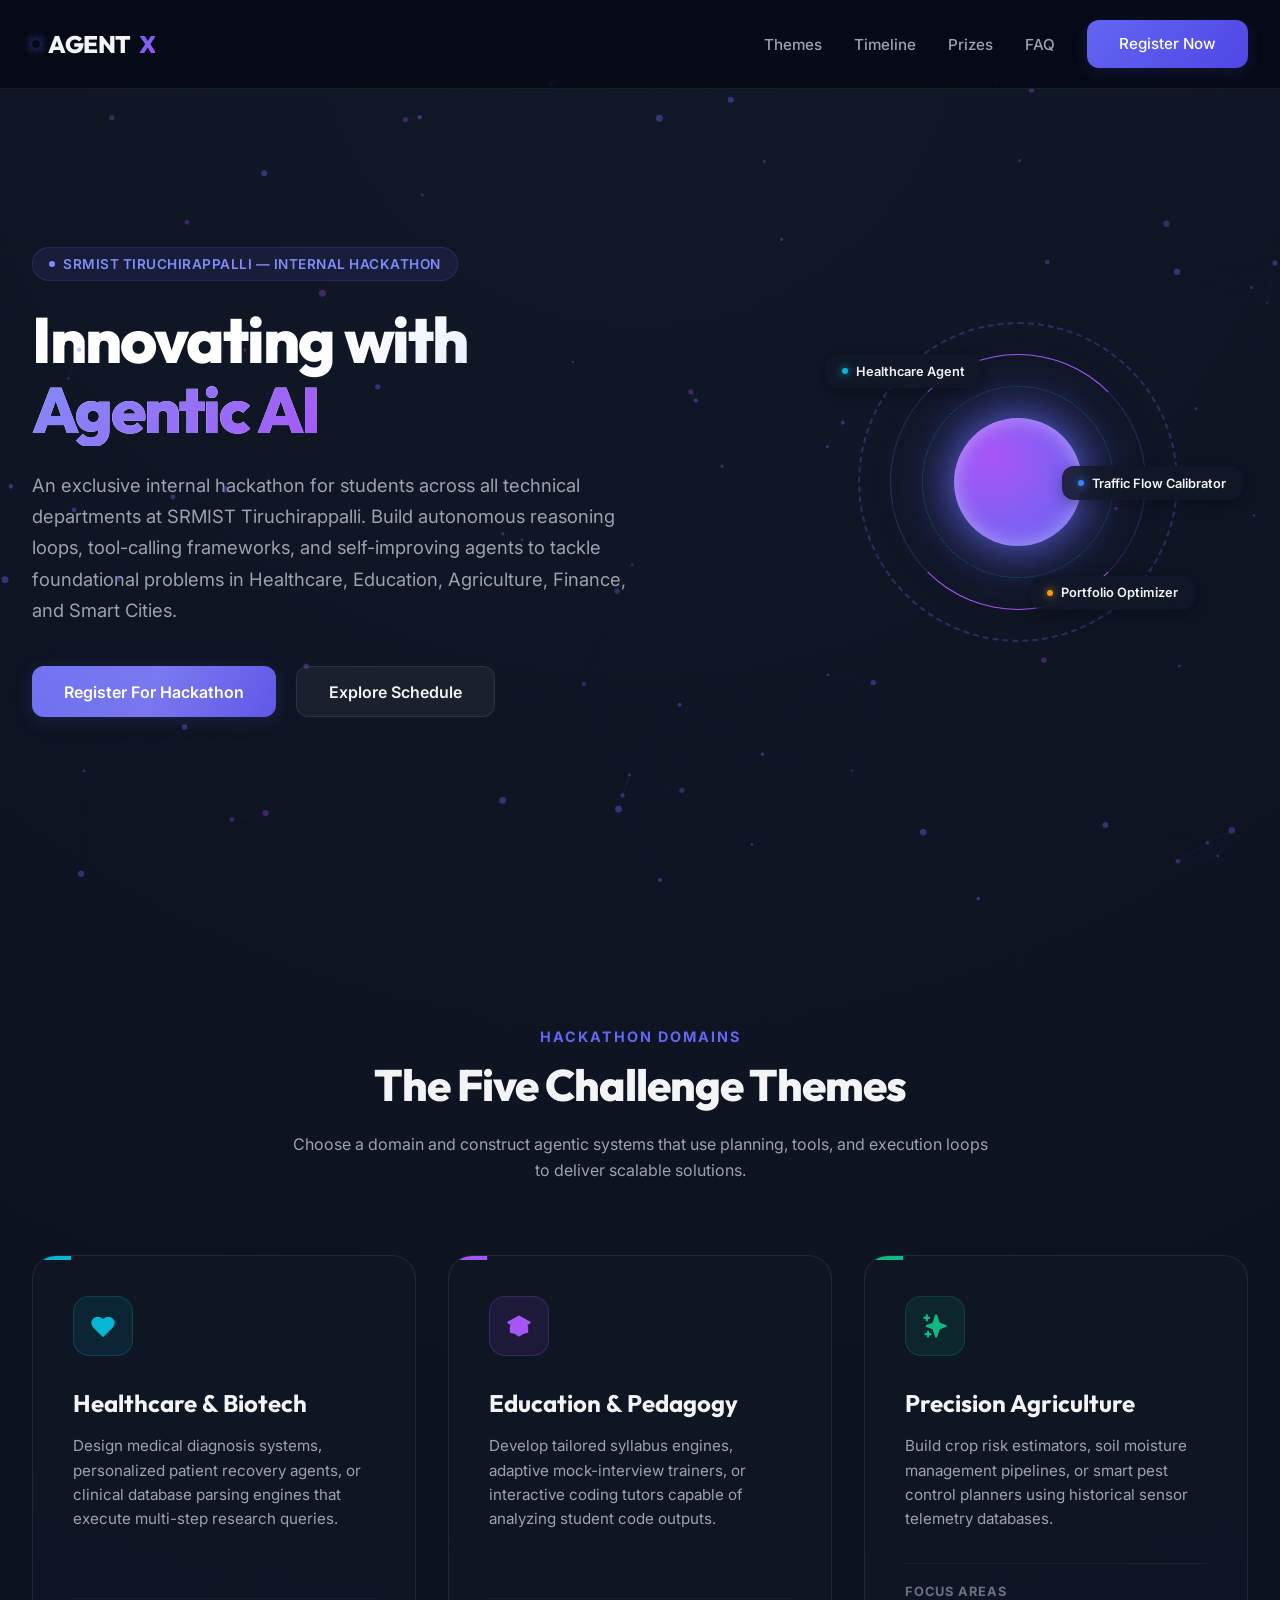
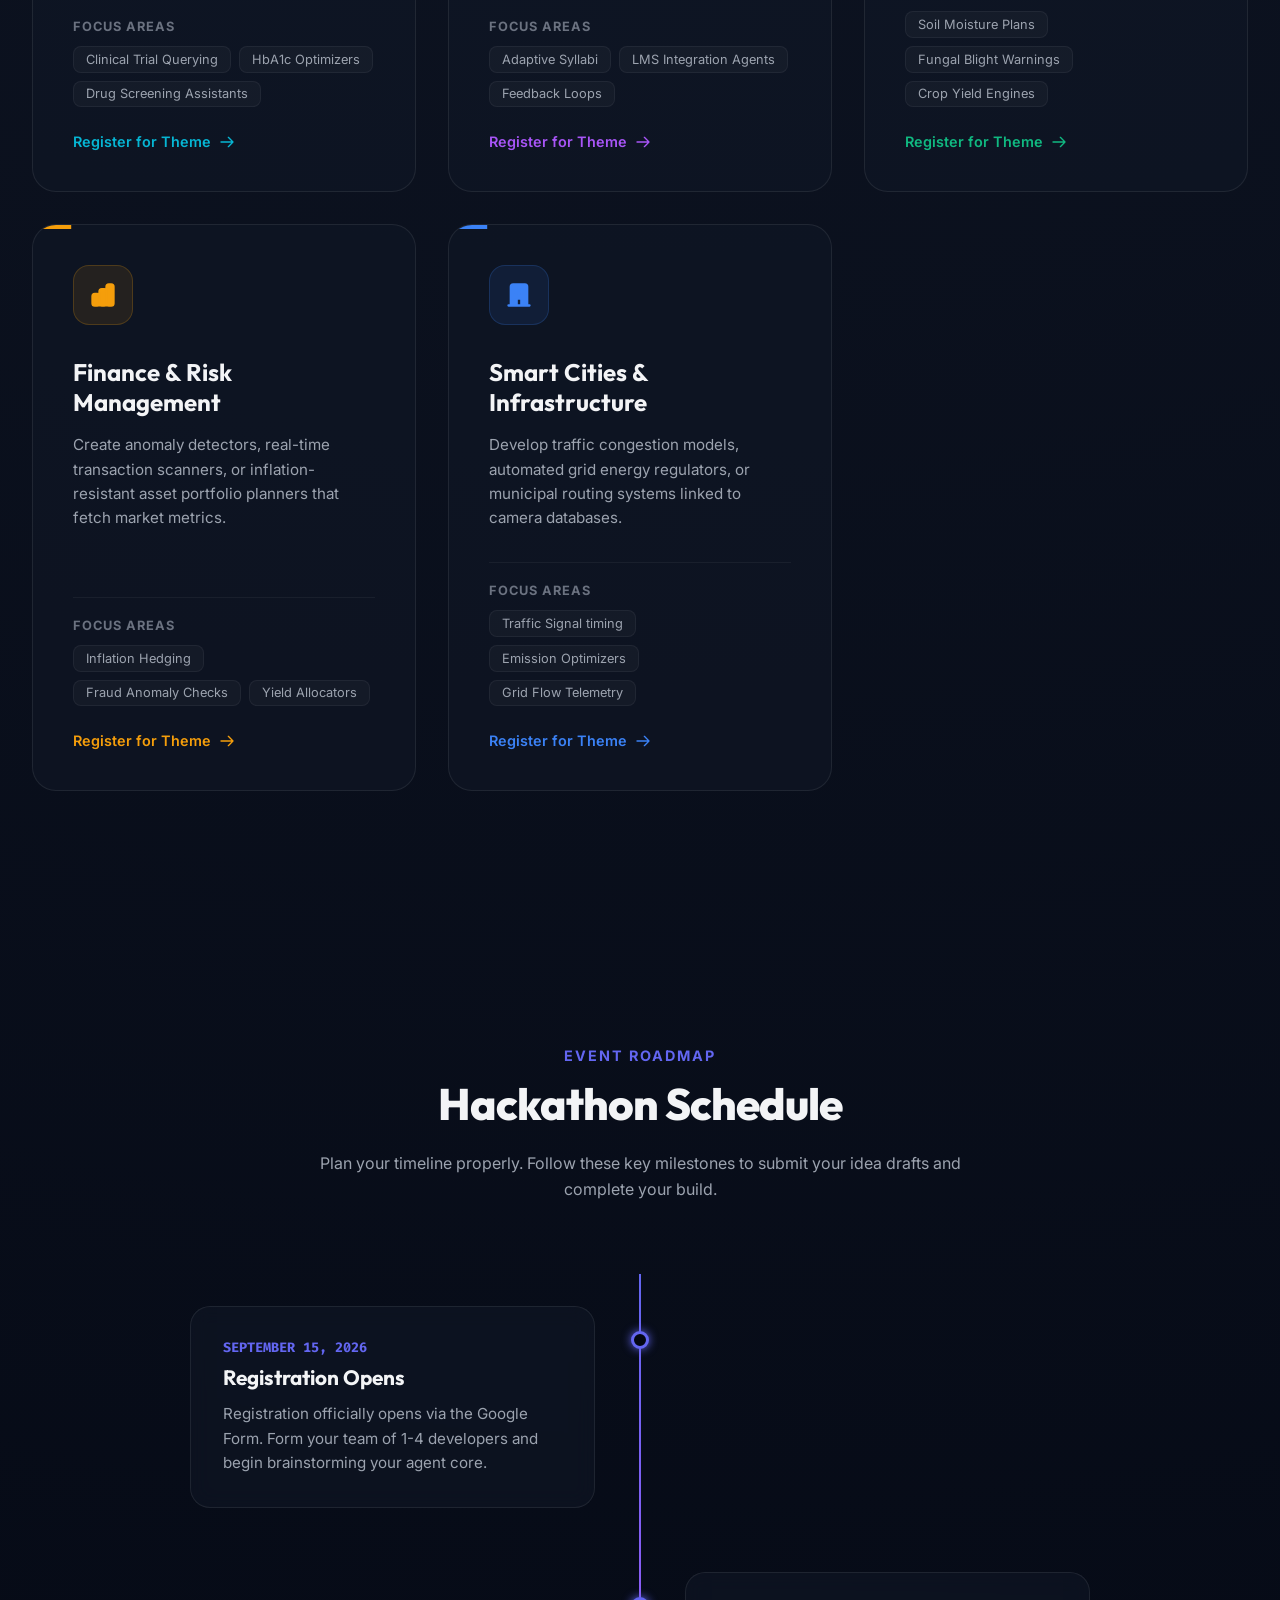
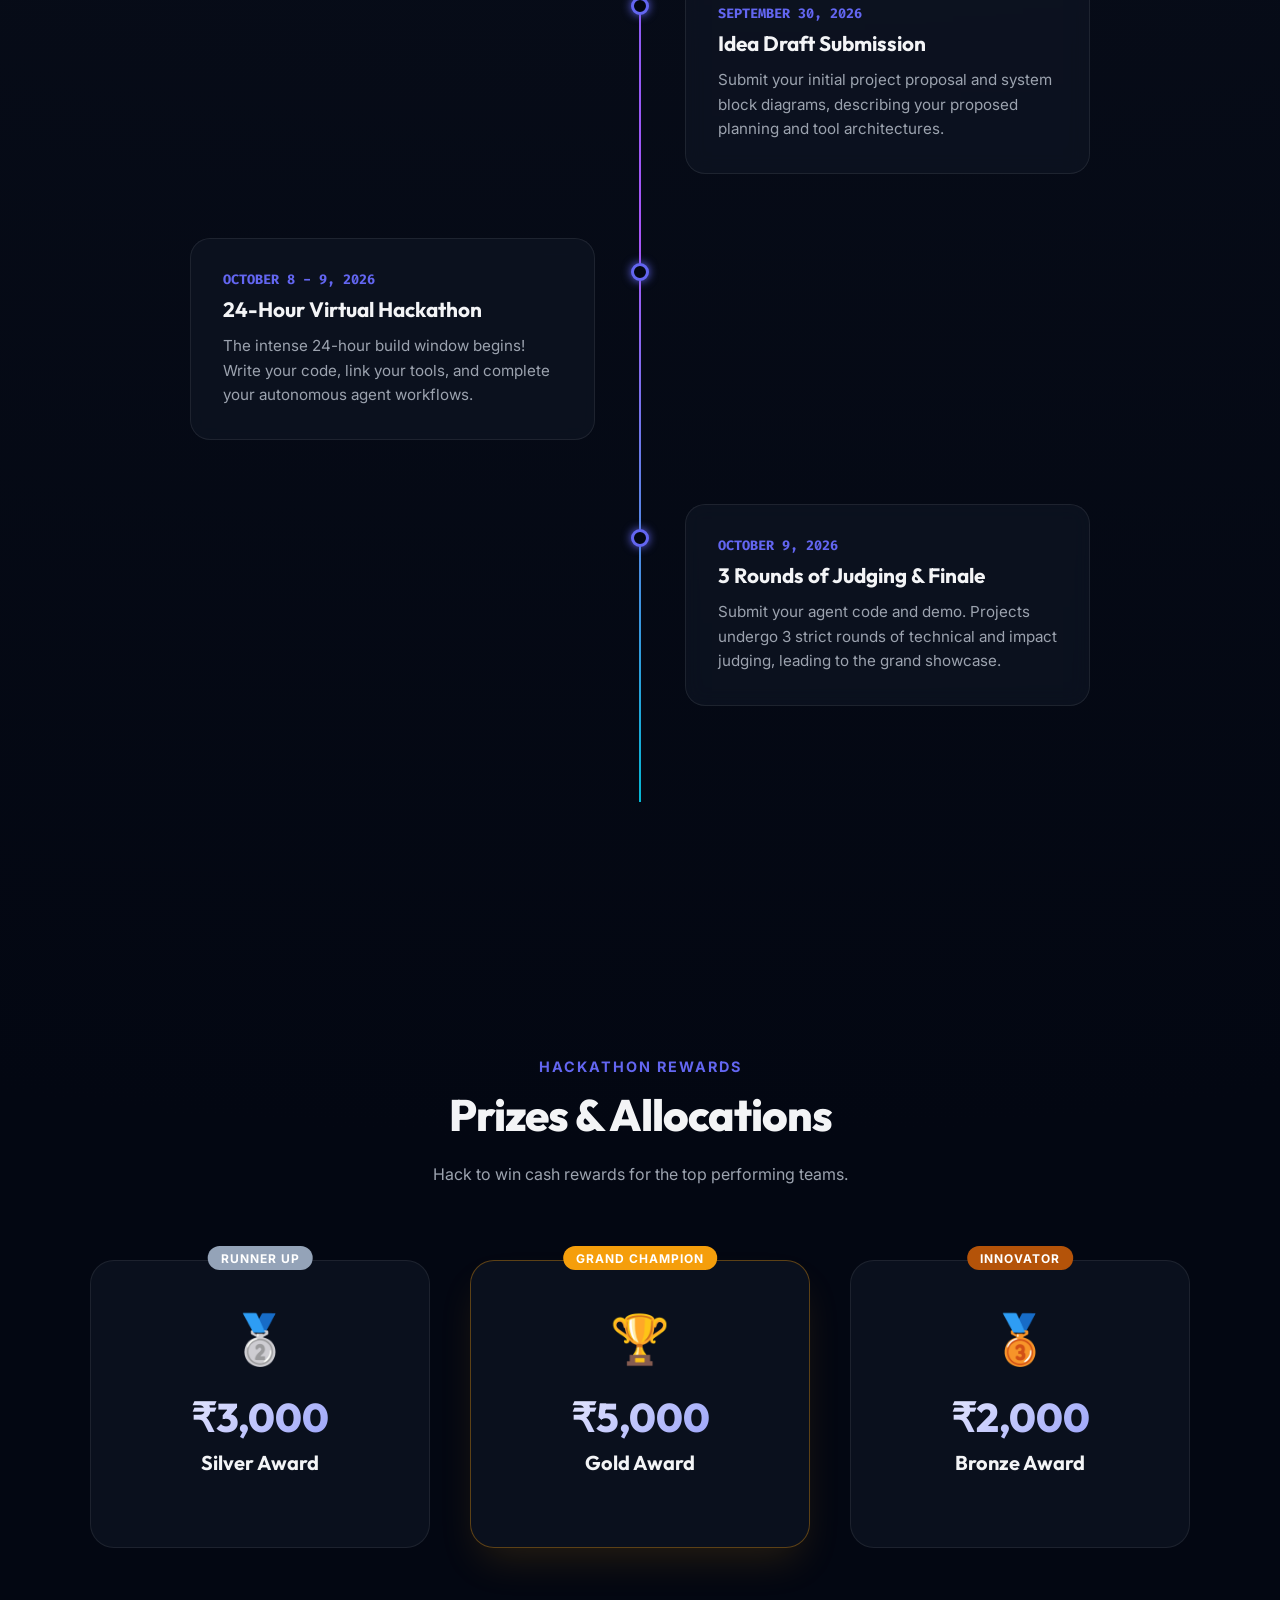
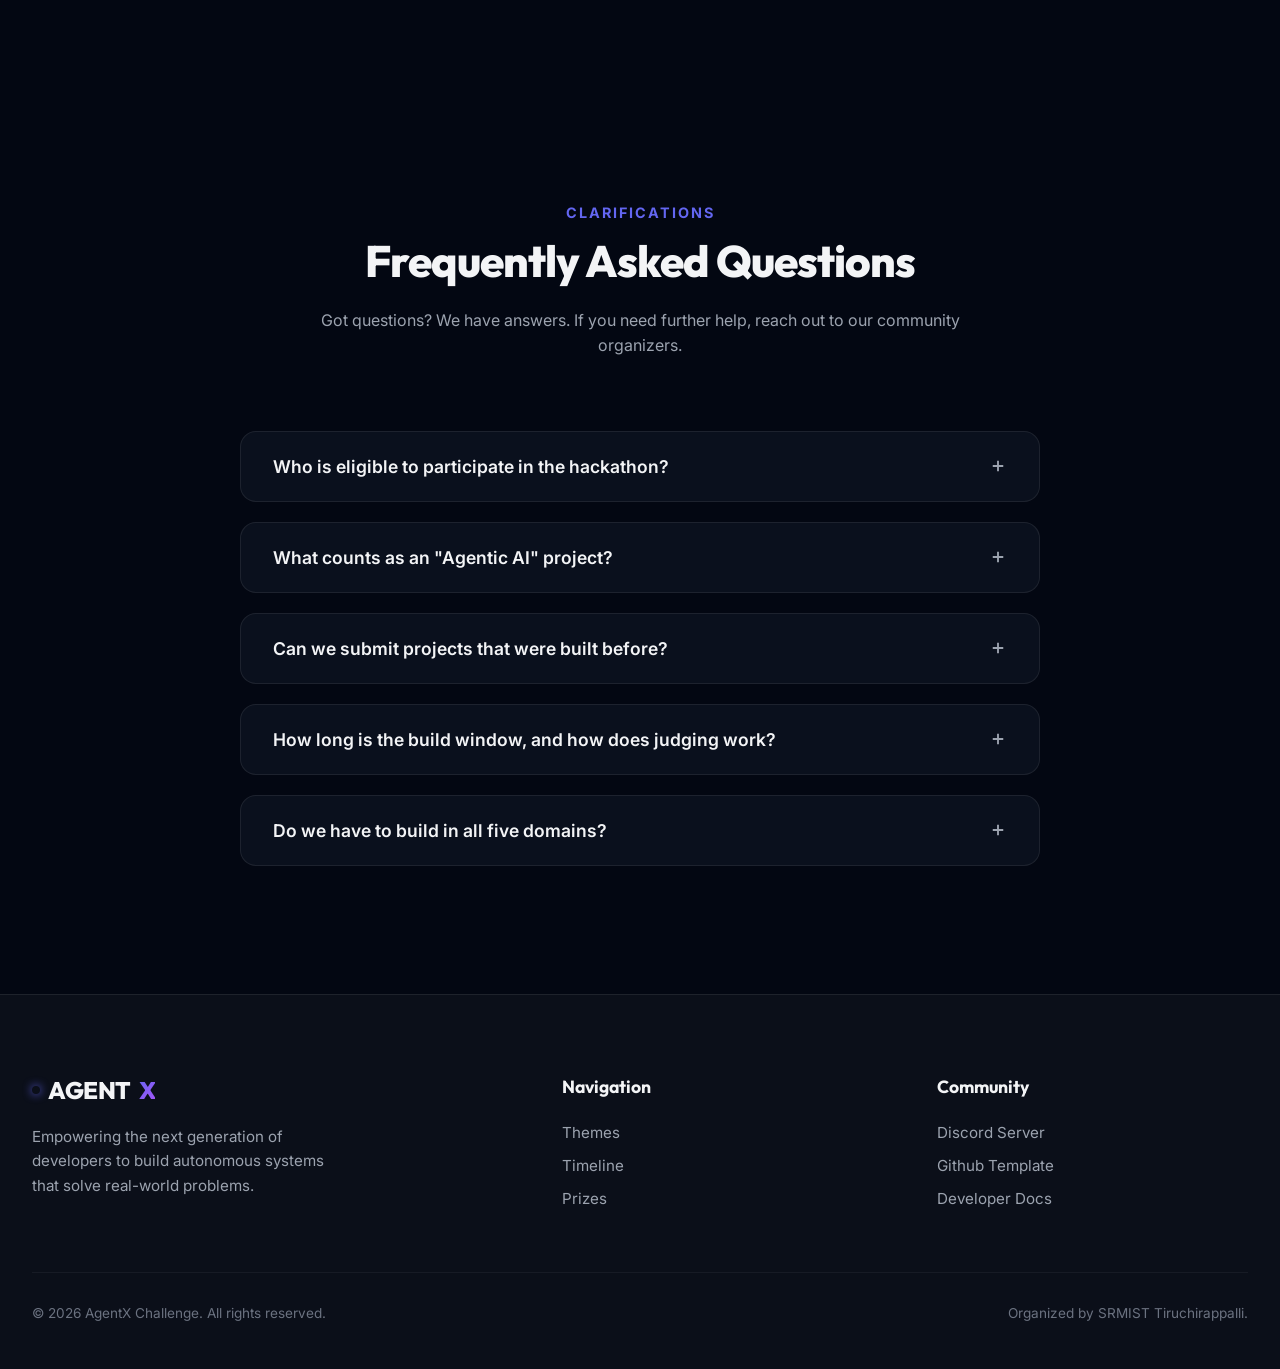
==== index.html @ b45534ef "Initial commit: AgentX Challenge hackathon website" ====
<!DOCTYPE html>
<html lang="en">
<head>
  <meta charset="UTF-8">
  <meta name="viewport" content="width=device-width, initial-scale=1.0">
  
  <!-- Primary SEO Meta Tags -->
  <title>AgentX Challenge — Innovating with Agentic AI Hackathon</title>
  <meta name="title" content="AgentX Challenge — Innovating with Agentic AI Hackathon">
  <meta name="description" content="Join the AgentX Challenge hackathon and build autonomous AI agents targeting Healthcare, Education, Agriculture, Finance, and Smart Cities. Register now.">
  <meta name="robots" content="index, follow">
  
  <!-- CSS Stylesheet -->
  <link rel="stylesheet" href="css/styles.css">
</head>
<body>

  <!-- Navigation Bar -->
  <header>
    <nav class="nav-container">
      <a href="#" class="logo">
        <span class="logo-dot"></span>
        AGENT<span>X</span>
      </a>
      <ul class="nav-links">
        <li><a href="#themes">Themes</a></li>
        <li><a href="#timeline">Timeline</a></li>
        <li><a href="#prizes">Prizes</a></li>
        <li><a href="#faq">FAQ</a></li>
        <li>
          <a href="https://forms.gle/hkP5sUWrboaD99FT7" target="_blank" class="btn btn-nav-register" style="text-decoration: none;">Register Now</a>
        </li>
      </ul>
    </nav>
  </header>

  <!-- Hero Section -->
  <main>
    <section class="hero" id="home">
      <canvas id="hero-canvas"></canvas>
      
      <div class="hero-grid">
        <div class="hero-content">
          <div class="hero-tag">
            <span class="hero-tag-dot"></span>
            SRMIST Tiruchirappalli — Internal Hackathon
          </div>
          <h1>
            Innovating with
            <span>Agentic AI</span>
          </h1>
          <p class="hero-description">
            An exclusive internal hackathon for students across all technical departments at SRMIST Tiruchirappalli. Build autonomous reasoning loops, tool-calling frameworks, and self-improving agents to tackle foundational problems in Healthcare, Education, Agriculture, Finance, and Smart Cities.
          </p>
          <div class="hero-actions">
            <a href="https://forms.gle/hkP5sUWrboaD99FT7" target="_blank" class="btn btn-primary" style="text-decoration: none;">Register For Hackathon</a>
            <a href="#timeline" class="btn btn-secondary">Explore Schedule</a>
          </div>
        </div>
        
        <div class="hero-visual">
          <div class="core-container">
            <div class="core-glow"></div>
            <div class="core-ring"></div>
            <div class="core-ring-2"></div>
            <div class="core-ring-3"></div>
            <div class="core-sphere"></div>
            
            <!-- Floating indicators -->
            <div class="floating-badge fb-1">
              <span class="badge-dot bg-healthcare"></span>
              Healthcare Agent
            </div>
            <div class="floating-badge fb-2">
              <span class="badge-dot bg-finance"></span>
              Portfolio Optimizer
            </div>
            <div class="floating-badge fb-3">
              <span class="badge-dot bg-smartcities"></span>
              Traffic Flow Calibrator
            </div>
          </div>
        </div>
      </div>
    </section>

    <!-- Hackathon Themes Section -->
    <section id="themes">
      <div class="section-header reveal">
        <p class="section-subtitle">Hackathon Domains</p>
        <h2 class="section-title">The Five Challenge Themes</h2>
        <p class="section-desc">
          Choose a domain and construct agentic systems that use planning, tools, and execution loops to deliver scalable solutions.
        </p>
      </div>

      <div class="themes-grid">
        <!-- Healthcare Card -->
        <article class="theme-card reveal" style="--theme-color: var(--healthcare); --theme-rgb: var(--healthcare-rgb);">
          <div class="theme-icon-box">
            <svg viewBox="0 0 24 24" stroke-width="2" stroke="currentColor" fill="none">
              <path stroke-linecap="round" stroke-linejoin="round" d="M4.318 6.318a4.5 4.5 0 000 6.364L12 20.364l7.682-7.682a4.5 4.5 0 00-6.364-6.364L12 7.636l-1.318-1.318a4.5 4.5 0 00-6.364 0z" />
            </svg>
          </div>
          <h3>Healthcare & Biotech</h3>
          <p>Design medical diagnosis systems, personalized patient recovery agents, or clinical database parsing engines that execute multi-step research queries.</p>
          <div class="theme-examples">
            <h4 class="theme-examples-title">Focus Areas</h4>
            <div class="theme-tag-list">
              <span class="theme-tag">Clinical Trial Querying</span>
              <span class="theme-tag">HbA1c Optimizers</span>
              <span class="theme-tag">Drug Screening Assistants</span>
            </div>
            <a href="https://forms.gle/hkP5sUWrboaD99FT7" target="_blank" class="btn-theme-action" style="text-decoration: none;">
              Register for Theme
              <svg fill="none" viewBox="0 0 24 24" stroke="currentColor" stroke-width="2">
                <path stroke-linecap="round" stroke-linejoin="round" d="M14 5l7 7m0 0l-7 7m7-7H3" />
              </svg>
            </a>
          </div>
        </article>

        <!-- Education Card -->
        <article class="theme-card reveal" style="--theme-color: var(--education); --theme-rgb: var(--education-rgb);">
          <div class="theme-icon-box">
            <svg viewBox="0 0 24 24" stroke-width="2" stroke="currentColor" fill="none">
              <path stroke-linecap="round" stroke-linejoin="round" d="M12 14l9-5-9-5-9 5 9 5z" />
              <path stroke-linecap="round" stroke-linejoin="round" d="M12 14l6.16-3.422a12.083 12.083 0 01.665 6.479A11.952 11.952 0 0012 20.055a11.952 11.952 0 00-6.824-2.998 12.078 12.078 0 01.665-6.479L12 14z" />
            </svg>
          </div>
          <h3>Education & Pedagogy</h3>
          <p>Develop tailored syllabus engines, adaptive mock-interview trainers, or interactive coding tutors capable of analyzing student code outputs.</p>
          <div class="theme-examples">
            <h4 class="theme-examples-title">Focus Areas</h4>
            <div class="theme-tag-list">
              <span class="theme-tag">Adaptive Syllabi</span>
              <span class="theme-tag">LMS Integration Agents</span>
              <span class="theme-tag">Feedback Loops</span>
            </div>
            <a href="https://forms.gle/hkP5sUWrboaD99FT7" target="_blank" class="btn-theme-action" style="text-decoration: none;">
              Register for Theme
              <svg fill="none" viewBox="0 0 24 24" stroke="currentColor" stroke-width="2">
                <path stroke-linecap="round" stroke-linejoin="round" d="M14 5l7 7m0 0l-7 7m7-7H3" />
              </svg>
            </a>
          </div>
        </article>

        <!-- Agriculture Card -->
        <article class="theme-card reveal" style="--theme-color: var(--agriculture); --theme-rgb: var(--agriculture-rgb);">
          <div class="theme-icon-box">
            <svg viewBox="0 0 24 24" stroke-width="2" stroke="currentColor" fill="none">
              <path stroke-linecap="round" stroke-linejoin="round" d="M5 3v4M3 5h4M6 17v4m-2-2h4m5-16l2.286 6.857L21 12l-5.714 2.143L13 21l-2.286-6.857L5 12l5.714-2.143L13 3z" />
            </svg>
          </div>
          <h3>Precision Agriculture</h3>
          <p>Build crop risk estimators, soil moisture management pipelines, or smart pest control planners using historical sensor telemetry databases.</p>
          <div class="theme-examples">
            <h4 class="theme-examples-title">Focus Areas</h4>
            <div class="theme-tag-list">
              <span class="theme-tag">Soil Moisture Plans</span>
              <span class="theme-tag">Fungal Blight Warnings</span>
              <span class="theme-tag">Crop Yield Engines</span>
            </div>
            <a href="https://forms.gle/hkP5sUWrboaD99FT7" target="_blank" class="btn-theme-action" style="text-decoration: none;">
              Register for Theme
              <svg fill="none" viewBox="0 0 24 24" stroke="currentColor" stroke-width="2">
                <path stroke-linecap="round" stroke-linejoin="round" d="M14 5l7 7m0 0l-7 7m7-7H3" />
              </svg>
            </a>
          </div>
        </article>

        <!-- Finance Card -->
        <article class="theme-card reveal" style="--theme-color: var(--finance); --theme-rgb: var(--finance-rgb);">
          <div class="theme-icon-box">
            <svg viewBox="0 0 24 24" stroke-width="2" stroke="currentColor" fill="none">
              <path stroke-linecap="round" stroke-linejoin="round" d="M9 19v-6a2 2 0 00-2-2H5a2 2 0 00-2 2v6a2 2 0 002 2h2a2 2 0 002-2zm0 0V9a2 2 0 012-2h2a2 2 0 012 2v10m-6 0a2 2 0 002 2h2a2 2 0 002-2m0 0V5a2 2 0 012-2h2a2 2 0 012 2v14a2 2 0 01-2 2h-2a2 2 0 01-2-2z" />
            </svg>
          </div>
          <h3>Finance & Risk Management</h3>
          <p>Create anomaly detectors, real-time transaction scanners, or inflation-resistant asset portfolio planners that fetch market metrics.</p>
          <div class="theme-examples">
            <h4 class="theme-examples-title">Focus Areas</h4>
            <div class="theme-tag-list">
              <span class="theme-tag">Inflation Hedging</span>
              <span class="theme-tag">Fraud Anomaly Checks</span>
              <span class="theme-tag">Yield Allocators</span>
            </div>
            <a href="https://forms.gle/hkP5sUWrboaD99FT7" target="_blank" class="btn-theme-action" style="text-decoration: none;">
              Register for Theme
              <svg fill="none" viewBox="0 0 24 24" stroke="currentColor" stroke-width="2">
                <path stroke-linecap="round" stroke-linejoin="round" d="M14 5l7 7m0 0l-7 7m7-7H3" />
              </svg>
            </a>
          </div>
        </article>

        <!-- Smart Cities Card -->
        <article class="theme-card reveal" style="--theme-color: var(--smartcities); --theme-rgb: var(--smartcities-rgb);">
          <div class="theme-icon-box">
            <svg viewBox="0 0 24 24" stroke-width="2" stroke="currentColor" fill="none">
              <path stroke-linecap="round" stroke-linejoin="round" d="M19 21V5a2 2 0 00-2-2H7a2 2 0 00-2 2v16m14 0h2m-2 0h-5m-9 0H3m2 0h5M9 7h1m-1 4h1m4-4h1m-1 4h1m-5 10v-5a1 1 0 011-1h2a1 1 0 011 1v5m-4 0h4" />
            </svg>
          </div>
          <h3>Smart Cities & Infrastructure</h3>
          <p>Develop traffic congestion models, automated grid energy regulators, or municipal routing systems linked to camera databases.</p>
          <div class="theme-examples">
            <h4 class="theme-examples-title">Focus Areas</h4>
            <div class="theme-tag-list">
              <span class="theme-tag">Traffic Signal timing</span>
              <span class="theme-tag">Emission Optimizers</span>
              <span class="theme-tag">Grid Flow Telemetry</span>
            </div>
            <a href="https://forms.gle/hkP5sUWrboaD99FT7" target="_blank" class="btn-theme-action" style="text-decoration: none;">
              Register for Theme
              <svg fill="none" viewBox="0 0 24 24" stroke="currentColor" stroke-width="2">
                <path stroke-linecap="round" stroke-linejoin="round" d="M14 5l7 7m0 0l-7 7m7-7H3" />
              </svg>
            </a>
          </div>
        </article>
      </div>
    </section>



    <!-- Timeline Section -->
    <section id="timeline">
      <div class="section-header reveal">
        <p class="section-subtitle">Event Roadmap</p>
        <h2 class="section-title">Hackathon Schedule</h2>
        <p class="section-desc">
          Plan your timeline properly. Follow these key milestones to submit your idea drafts and complete your build.
        </p>
      </div>

      <div class="timeline-track reveal">
        <div class="timeline-line"></div>
        
        <div class="timeline-item left">
          <div class="timeline-dot-marker"></div>
          <div class="timeline-content">
            <div class="timeline-date">SEPTEMBER 15, 2026</div>
            <h3>Registration Opens</h3>
            <p>Registration officially opens via the Google Form. Form your team of 1-4 developers and begin brainstorming your agent core.</p>
          </div>
        </div>

        <div class="timeline-item right">
          <div class="timeline-dot-marker"></div>
          <div class="timeline-content">
            <div class="timeline-date">SEPTEMBER 30, 2026</div>
            <h3>Idea Draft Submission</h3>
            <p>Submit your initial project proposal and system block diagrams, describing your proposed planning and tool architectures.</p>
          </div>
        </div>

        <div class="timeline-item left">
          <div class="timeline-dot-marker"></div>
          <div class="timeline-content">
            <div class="timeline-date">OCTOBER 8 - 9, 2026</div>
            <h3>24-Hour Virtual Hackathon</h3>
            <p>The intense 24-hour build window begins! Write your code, link your tools, and complete your autonomous agent workflows.</p>
          </div>
        </div>

        <div class="timeline-item right">
          <div class="timeline-dot-marker"></div>
          <div class="timeline-content">
            <div class="timeline-date">OCTOBER 9, 2026</div>
            <h3>3 Rounds of Judging & Finale</h3>
            <p>Submit your agent code and demo. Projects undergo 3 strict rounds of technical and impact judging, leading to the grand showcase.</p>
          </div>
        </div>
      </div>
    </section>

    <!-- Prizes Section -->
    <section id="prizes">
      <div class="section-header reveal">
        <p class="section-subtitle">Hackathon Rewards</p>
        <h2 class="section-title">Prizes & Allocations</h2>
        <p class="section-desc">
          Hack to win cash rewards for the top performing teams.
        </p>
      </div>

      <div class="prizes-grid reveal">
        <!-- Second place -->
        <div class="prize-card silver">
          <span class="prize-badge" style="background: #94a3b8;">Runner Up</span>
          <div class="prize-icon-wrapper">🥈</div>
          <div class="prize-amount">₹3,000</div>
          <h3 class="prize-title">Silver Award</h3>
        </div>

        <!-- First place -->
        <div class="prize-card gold" style="border-color: rgba(245, 158, 11, 0.35); box-shadow: 0 20px 40px -10px rgba(245, 158, 11, 0.15);">
          <span class="prize-badge" style="background: var(--finance);">Grand Champion</span>
          <div class="prize-icon-wrapper">🏆</div>
          <div class="prize-amount">₹5,000</div>
          <h3 class="prize-title">Gold Award</h3>
        </div>

        <!-- Third place -->
        <div class="prize-card bronze">
          <span class="prize-badge" style="background: #b45309;">Innovator</span>
          <div class="prize-icon-wrapper">🥉</div>
          <div class="prize-amount">₹2,000</div>
          <h3 class="prize-title">Bronze Award</h3>
        </div>
      </div>
    </section>

    <!-- FAQ Section -->
    <section id="faq">
      <div class="section-header reveal">
        <p class="section-subtitle">Clarifications</p>
        <h2 class="section-title">Frequently Asked Questions</h2>
        <p class="section-desc">
          Got questions? We have answers. If you need further help, reach out to our community organizers.
        </p>
      </div>

      <div class="faq-list reveal">
        <details class="faq-item">
          <summary class="faq-summary">
            Who is eligible to participate in the hackathon?
            <svg class="faq-summary-icon" viewBox="0 0 24 24"><path d="M12 5v14M5 12h14"/></svg>
          </summary>
          <div class="faq-content">
            <p>This is an internal hackathon exclusive to SRMIST Tiruchirappalli. Students from all technical departments are eligible and highly encouraged to participate. Teams can consist of 1 to 4 members.</p>
          </div>
        </details>

        <details class="faq-item">
          <summary class="faq-summary">
            What counts as an "Agentic AI" project?
            <svg class="faq-summary-icon" viewBox="0 0 24 24"><path d="M12 5v14M5 12h14"/></svg>
          </summary>
          <div class="faq-content">
            <p>An agentic system goes beyond simple LLM wrapping. Your submission should involve a reasoning architecture (e.g. ReAct, Plan-and-Solve, or custom loops), tool invocation capabilities (making web calls, executing code in sandbox, querying databases), and some degree of autonomy in solving a user task.</p>
          </div>
        </details>

        <details class="faq-item">
          <summary class="faq-summary">
            Can we submit projects that were built before?
            <svg class="faq-summary-icon" viewBox="0 0 24 24"><path d="M12 5v14M5 12h14"/></svg>
          </summary>
          <div class="faq-content">
            <p>No. All projects must be started and completed within the 24-hour hackathon build window (October 8 - 9, 2026). Pre-existing templates and basic open-source libraries are permitted, but code specific to the submission must be fresh.</p>
          </div>
        </details>

        <details class="faq-item">
          <summary class="faq-summary">
            How long is the build window, and how does judging work?
            <svg class="faq-summary-icon" viewBox="0 0 24 24"><path d="M12 5v14M5 12h14"/></svg>
          </summary>
          <div class="faq-content">
            <p>This is an intense 24-hour hackathon build. Submissions are subjected to 3 sequential rounds of judging: Round 1 (Technical & Code Depth), Round 2 (Agent Autonomy & Tool-Calling validation), and Round 3 (Live Finale Pitches by the top finalists).</p>
          </div>
        </details>

        <details class="faq-item">
          <summary class="faq-summary">
            Do we have to build in all five domains?
            <svg class="faq-summary-icon" viewBox="0 0 24 24"><path d="M12 5v14M5 12h14"/></svg>
          </summary>
          <div class="faq-content">
            <p>No. Your team should select one main focus domain (e.g., Healthcare or Agriculture) and build a deep, high-fidelity agentic solution for it. Submitting cross-domain projects is also fine as long as it has a clear primary focus.</p>
          </div>
        </details>
      </div>
    </section>
  </main>

  <!-- Footer Section -->
  <footer>
    <div class="footer-grid">
      <div class="footer-brand">
        <a href="#" class="logo">
          <span class="logo-dot"></span>
          AGENT<span>X</span>
        </a>
        <p>
          Empowering the next generation of developers to build autonomous systems that solve real-world problems.
        </p>
      </div>
      <div class="footer-links">
        <h4>Navigation</h4>
        <ul>
          <li><a href="#themes">Themes</a></li>
          <li><a href="#timeline">Timeline</a></li>
          <li><a href="#prizes">Prizes</a></li>
        </ul>
      </div>
      <div class="footer-links">
        <h4>Community</h4>
        <ul>
          <li><a href="#">Discord Server</a></li>
          <li><a href="template.html">Github Template</a></li>
          <li><a href="docs.html">Developer Docs</a></li>
        </ul>
      </div>
    </div>
    <div class="footer-bottom">
      <p>&copy; 2026 AgentX Challenge. All rights reserved.</p>
      <p>Organized by SRMIST Tiruchirappalli.</p>
    </div>
  </footer>

  <!-- JavaScript App Logic -->
  <script src="js/app.js"></script>
</body>
</html>
---- css/styles.css ----
@import url('https://fonts.googleapis.com/css2?family=Inter:wght@300;400;500;600;700&family=Outfit:wght@400;600;700;800&family=Fira+Code:wght@400;500&display=swap');

:root {
  /* Core Colors */
  --bg-dark: #030712;
  --bg-deep: #0b0f19;
  --text-primary: #f3f4f6;
  --text-secondary: #9ca3af;
  --text-muted: #6b7280;
  
  --primary: #6366f1;
  --primary-rgb: 99, 102, 241;
  --primary-glow: rgba(99, 102, 241, 0.15);
  
  --card-bg: rgba(17, 24, 39, 0.55);
  --card-border: rgba(255, 255, 255, 0.08);
  --card-hover-border: rgba(99, 102, 241, 0.4);
  
  /* Theme Accents */
  --healthcare: #06b6d4;
  --healthcare-rgb: 6, 182, 212;
  --education: #a855f7;
  --education-rgb: 168, 85, 247;
  --agriculture: #10b981;
  --agriculture-rgb: 16, 185, 129;
  --finance: #f59e0b;
  --finance-rgb: 245, 158, 11;
  --smartcities: #3b82f6;
  --smartcities-rgb: 59, 130, 246;

  /* Font Families */
  --font-title: 'Outfit', sans-serif;
  --font-body: 'Inter', sans-serif;
  --font-mono: 'Fira Code', monospace;

  /* Transitions */
  --transition-fast: 0.2s cubic-bezier(0.4, 0, 0.2, 1);
  --transition-normal: 0.3s cubic-bezier(0.4, 0, 0.2, 1);
  --transition-slow: 0.5s cubic-bezier(0.4, 0, 0.2, 1);
}

/* Reset & Global */
*, *::before, *::after {
  box-sizing: border-box;
  margin: 0;
  padding: 0;
}

html {
  scroll-behavior: smooth;
  background-color: var(--bg-dark);
  color: var(--text-primary);
  font-family: var(--font-body);
  overflow-x: hidden;
}

body {
  min-height: 100vh;
  position: relative;
  background: radial-gradient(circle at 50% 0%, #111827 0%, var(--bg-dark) 70%);
}

/* Navigation styling */
header {
  position: fixed;
  top: 0;
  left: 0;
  width: 100%;
  z-index: 1000;
  background: rgba(3, 7, 18, 0.7);
  backdrop-filter: blur(12px);
  border-bottom: 1px solid var(--card-border);
  transition: var(--transition-normal);
}

.nav-container {
  max-width: 1280px;
  margin: 0 auto;
  padding: 1.25rem 2rem;
  display: flex;
  justify-content: space-between;
  align-items: center;
}

.logo {
  font-family: var(--font-title);
  font-size: 1.5rem;
  font-weight: 800;
  color: var(--text-primary);
  text-decoration: none;
  display: flex;
  align-items: center;
  gap: 0.5rem;
  letter-spacing: -0.5px;
}

.logo span {
  background: linear-gradient(135deg, var(--primary), #a855f7);
  -webkit-background-clip: text;
  -webkit-text-fill-color: transparent;
}

.logo-dot {
  width: 8px;
  height: 8px;
  background-color: var(--primary);
  border-radius: 50%;
  box-shadow: 0 0 10px var(--primary);
}

.nav-links {
  display: flex;
  gap: 2rem;
  list-style: none;
  align-items: center;
}

.nav-links a {
  color: var(--text-secondary);
  text-decoration: none;
  font-size: 0.95rem;
  font-weight: 500;
  transition: var(--transition-fast);
}

.nav-links a:hover {
  color: var(--text-primary);
  text-shadow: 0 0 8px rgba(255, 255, 255, 0.3);
}

.btn-nav-register {
  background: linear-gradient(135deg, var(--primary), #4f46e5);
  color: #fff !important;
  padding: 0.6rem 1.25rem;
  border-radius: 9999px;
  font-weight: 600;
  box-shadow: 0 4px 15px var(--primary-glow);
}

.btn-nav-register:hover {
  transform: translateY(-2px);
  box-shadow: 0 6px 20px rgba(99, 102, 241, 0.4);
}

/* Background canvas */
#hero-canvas {
  position: absolute;
  top: 0;
  left: 0;
  width: 100%;
  height: 100vh;
  z-index: 0;
  pointer-events: none;
}

/* Hero Section */
.hero {
  position: relative;
  min-height: 100vh;
  display: flex;
  align-items: center;
  padding: 8rem 2rem 4rem;
  z-index: 1;
}

.hero-grid {
  max-width: 1280px;
  margin: 0 auto;
  display: grid;
  grid-template-columns: 1.2fr 0.8fr;
  gap: 4rem;
  align-items: center;
  width: 100%;
}

.hero-tag {
  display: inline-flex;
  align-items: center;
  gap: 0.5rem;
  background: rgba(99, 102, 241, 0.1);
  border: 1px solid rgba(99, 102, 241, 0.2);
  padding: 0.5rem 1rem;
  border-radius: 9999px;
  font-size: 0.85rem;
  font-weight: 600;
  color: #818cf8;
  margin-bottom: 1.5rem;
  text-transform: uppercase;
  letter-spacing: 0.5px;
}

.hero-tag-dot {
  width: 6px;
  height: 6px;
  background-color: #818cf8;
  border-radius: 50%;
  animation: pulse 1.5s infinite;
}

.hero-content h1 {
  font-family: var(--font-title);
  font-size: 4rem;
  line-height: 1.1;
  font-weight: 800;
  letter-spacing: -2px;
  margin-bottom: 1.5rem;
  background: linear-gradient(135deg, #ffffff 40%, #c7d2fe);
  -webkit-background-clip: text;
  -webkit-text-fill-color: transparent;
}

.hero-content h1 span {
  display: block;
  background: linear-gradient(135deg, #818cf8, #a855f7, #60a5fa);
  -webkit-background-clip: text;
  -webkit-text-fill-color: transparent;
  animation: textShift 8s infinite linear;
}

.hero-description {
  font-size: 1.15rem;
  line-height: 1.7;
  color: var(--text-secondary);
  margin-bottom: 2.5rem;
  max-width: 600px;
}

.hero-actions {
  display: flex;
  gap: 1.25rem;
}

.btn {
  display: inline-flex;
  align-items: center;
  justify-content: center;
  padding: 0.9rem 2rem;
  border-radius: 12px;
  font-size: 1rem;
  font-weight: 600;
  text-decoration: none;
  cursor: pointer;
  transition: var(--transition-normal);
  border: none;
}

.btn-primary {
  background: linear-gradient(135deg, var(--primary) 0%, #4f46e5 100%);
  color: #fff;
  box-shadow: 0 4px 20px var(--primary-glow);
  position: relative;
  overflow: hidden;
}

.btn-primary::after {
  content: '';
  position: absolute;
  top: 0;
  left: -50%;
  width: 200%;
  height: 100%;
  background: linear-gradient(90deg, transparent, rgba(255, 255, 255, 0.2), transparent);
  transform: skewX(-20deg);
  transition: 0.75s;
}

.btn-primary:hover::after {
  left: 120%;
}

.btn-primary:hover {
  transform: translateY(-3px);
  box-shadow: 0 8px 25px rgba(99, 102, 241, 0.4);
}

.btn-secondary {
  background: rgba(255, 255, 255, 0.05);
  color: var(--text-primary);
  border: 1px solid var(--card-border);
}

.btn-secondary:hover {
  background: rgba(255, 255, 255, 0.1);
  border-color: rgba(255, 255, 255, 0.2);
  transform: translateY(-3px);
}

/* Agent Core Visual */
.hero-visual {
  position: relative;
  display: flex;
  justify-content: center;
  align-items: center;
}

.core-container {
  position: relative;
  width: 320px;
  height: 320px;
}

.core-glow {
  position: absolute;
  top: 10%;
  left: 10%;
  right: 10%;
  bottom: 10%;
  background: radial-gradient(circle, rgba(99, 102, 241, 0.35) 0%, transparent 70%);
  filter: blur(15px);
  animation: pulse-glow 4s infinite ease-in-out;
}

.core-sphere {
  position: absolute;
  top: 30%;
  left: 30%;
  width: 40%;
  height: 40%;
  background: radial-gradient(circle at 30% 30%, #a855f7, #6366f1);
  border-radius: 50%;
  box-shadow: 0 0 40px rgba(99, 102, 241, 0.8), inset 0 0 20px rgba(255, 255, 255, 0.4);
  animation: sphereFloat 6s infinite ease-in-out;
}

.core-ring {
  position: absolute;
  top: 0;
  left: 0;
  width: 100%;
  height: 100%;
  border: 2px dashed rgba(99, 102, 241, 0.3);
  border-radius: 50%;
  animation: spinRing1 12s infinite linear;
}

.core-ring-2 {
  position: absolute;
  top: 10%;
  left: 10%;
  width: 80%;
  height: 80%;
  border: 1px solid rgba(168, 85, 247, 0.25);
  border-radius: 50%;
  border-top-color: #a855f7;
  border-bottom-color: #a855f7;
  animation: spinRing2 8s infinite linear;
}

.core-ring-3 {
  position: absolute;
  top: 20%;
  left: 20%;
  width: 60%;
  height: 60%;
  border: 1px dotted rgba(6, 182, 212, 0.4);
  border-radius: 50%;
  animation: spinRing1 4s infinite linear reverse;
}

/* Floating Node badges */
.floating-badge {
  position: absolute;
  padding: 0.6rem 1rem;
  border-radius: 12px;
  font-size: 0.8rem;
  font-weight: 600;
  display: flex;
  align-items: center;
  gap: 0.5rem;
  background: rgba(17, 24, 39, 0.85);
  border: 1px solid var(--border-color);
  backdrop-filter: blur(10px);
  box-shadow: 0 4px 15px rgba(0, 0, 0, 0.3);
}

.fb-1 {
  top: 10%;
  left: -10%;
  border-color: var(--healthcare);
  animation: badgeFloat1 5s infinite ease-in-out;
}
.fb-2 {
  bottom: 10%;
  right: -5%;
  border-color: var(--finance);
  animation: badgeFloat2 5.5s infinite ease-in-out;
}
.fb-3 {
  top: 45%;
  right: -20%;
  border-color: var(--smartcities);
  animation: badgeFloat3 6s infinite ease-in-out;
}

.badge-dot {
  width: 6px;
  height: 6px;
  border-radius: 50%;
}

.bg-healthcare { background-color: var(--healthcare); box-shadow: 0 0 8px var(--healthcare); }
.bg-finance { background-color: var(--finance); box-shadow: 0 0 8px var(--finance); }
.bg-smartcities { background-color: var(--smartcities); box-shadow: 0 0 8px var(--smartcities); }

/* Sections general */
section {
  padding: 8rem 2rem;
  position: relative;
  max-width: 1280px;
  margin: 0 auto;
  z-index: 2;
}

.section-header {
  text-align: center;
  max-width: 700px;
  margin: 0 auto 4.5rem;
}

.section-subtitle {
  font-size: 0.9rem;
  font-weight: 700;
  color: var(--primary);
  text-transform: uppercase;
  letter-spacing: 2px;
  margin-bottom: 0.75rem;
}

.section-title {
  font-family: var(--font-title);
  font-size: 2.75rem;
  font-weight: 800;
  letter-spacing: -1px;
  margin-bottom: 1.25rem;
}

.section-desc {
  color: var(--text-secondary);
  line-height: 1.6;
}

/* Animations for scroll reveal */
.reveal {
  opacity: 0;
  transform: translateY(30px);
  transition: opacity 0.8s ease, transform 0.8s ease;
}

.reveal.active {
  opacity: 1;
  transform: translateY(0);
}

/* Theme Cards Layout */
.themes-grid {
  display: grid;
  grid-template-columns: repeat(auto-fit, minmax(320px, 1fr));
  gap: 2rem;
}

.theme-card {
  background: var(--card-bg);
  border: 1px solid var(--card-border);
  border-radius: 24px;
  padding: 2.5rem;
  position: relative;
  overflow: hidden;
  transition: var(--transition-slow);
  cursor: pointer;
  display: flex;
  flex-direction: column;
}

.theme-card::before {
  content: '';
  position: absolute;
  top: 0;
  left: 0;
  width: 100%;
  height: 4px;
  background: var(--theme-color);
  transition: var(--transition-normal);
  transform: scaleX(0.1);
  transform-origin: left;
}

.theme-card:hover {
  transform: translateY(-8px) scale(1.01);
  border-color: rgba(var(--theme-rgb), 0.3);
  box-shadow: 0 20px 40px -15px rgba(var(--theme-rgb), 0.15),
              0 0 0 1px rgba(var(--theme-rgb), 0.1) inset;
}

.theme-card:hover::before {
  transform: scaleX(1);
}

.theme-icon-box {
  width: 60px;
  height: 60px;
  border-radius: 16px;
  background: rgba(var(--theme-rgb), 0.1);
  border: 1px solid rgba(var(--theme-rgb), 0.2);
  display: flex;
  align-items: center;
  justify-content: center;
  margin-bottom: 2rem;
  color: var(--theme-color);
  transition: var(--transition-normal);
}

.theme-card:hover .theme-icon-box {
  transform: scale(1.1) rotate(5deg);
  background: var(--theme-color);
  color: #fff;
  box-shadow: 0 0 20px rgba(var(--theme-rgb), 0.4);
}

.theme-icon-box svg {
  width: 28px;
  height: 28px;
  fill: currentColor;
}

.theme-card h3 {
  font-family: var(--font-title);
  font-size: 1.5rem;
  font-weight: 700;
  margin-bottom: 1rem;
}

.theme-card p {
  color: var(--text-secondary);
  line-height: 1.6;
  font-size: 0.95rem;
  margin-bottom: 2rem;
  flex-grow: 1;
}

.theme-examples {
  border-top: 1px solid rgba(255, 255, 255, 0.05);
  padding-top: 1.25rem;
}

.theme-examples-title {
  font-size: 0.8rem;
  font-weight: 700;
  text-transform: uppercase;
  color: var(--text-muted);
  letter-spacing: 1px;
  margin-bottom: 0.75rem;
}

.theme-tag-list {
  display: flex;
  flex-wrap: wrap;
  gap: 0.5rem;
  margin-bottom: 1.5rem;
}

.theme-tag {
  font-size: 0.8rem;
  padding: 0.3rem 0.75rem;
  border-radius: 8px;
  background: rgba(255, 255, 255, 0.03);
  border: 1px solid rgba(255, 255, 255, 0.05);
  color: var(--text-secondary);
}

.btn-theme-action {
  font-size: 0.9rem;
  font-weight: 600;
  color: var(--theme-color);
  background: transparent;
  border: none;
  display: inline-flex;
  align-items: center;
  gap: 0.5rem;
  cursor: pointer;
  transition: var(--transition-fast);
  padding: 0;
}

.btn-theme-action svg {
  width: 16px;
  height: 16px;
  transition: var(--transition-fast);
}

.theme-card:hover .btn-theme-action svg {
  transform: translateX(4px);
}



/* Timeline Section */
.timeline-track {
  position: relative;
  max-width: 900px;
  margin: 0 auto;
  padding: 2rem 0;
}

.timeline-line {
  position: absolute;
  left: 50%;
  top: 0;
  bottom: 0;
  width: 2px;
  background: linear-gradient(180deg, var(--primary) 0%, #a855f7 50%, var(--healthcare) 100%);
  transform: translateX(-50%);
}

.timeline-item {
  width: 100%;
  margin-bottom: 4rem;
  position: relative;
}

.timeline-item::after {
  content: '';
  display: table;
  clear: both;
}

.timeline-dot-marker {
  width: 18px;
  height: 18px;
  background-color: var(--bg-dark);
  border: 3px solid var(--primary);
  border-radius: 50%;
  position: absolute;
  left: 50%;
  top: 25px;
  transform: translateX(-50%);
  z-index: 10;
  box-shadow: 0 0 10px var(--primary);
  transition: var(--transition-normal);
}

.timeline-item:hover .timeline-dot-marker {
  transform: translateX(-50%) scale(1.3);
  background-color: var(--primary);
  box-shadow: 0 0 18px var(--primary);
}

.timeline-content {
  width: 45%;
  background: var(--card-bg);
  border: 1px solid var(--card-border);
  border-radius: 20px;
  padding: 2rem;
  position: relative;
  transition: var(--transition-normal);
  backdrop-filter: blur(10px);
}

.timeline-item:hover .timeline-content {
  border-color: rgba(99, 102, 241, 0.3);
  box-shadow: 0 15px 30px rgba(99, 102, 241, 0.08);
}

.timeline-item.left .timeline-content {
  float: left;
}

.timeline-item.right .timeline-content {
  float: right;
}

.timeline-date {
  font-family: var(--font-mono);
  font-size: 0.85rem;
  font-weight: 700;
  color: var(--primary);
  margin-bottom: 0.5rem;
}

.timeline-content h3 {
  font-family: var(--font-title);
  font-size: 1.3rem;
  margin-bottom: 0.75rem;
}

.timeline-content p {
  color: var(--text-secondary);
  font-size: 0.95rem;
  line-height: 1.6;
}

/* Prizes Section */
.prizes-grid {
  display: grid;
  grid-template-columns: repeat(auto-fit, minmax(280px, 1fr));
  gap: 2.5rem;
  max-width: 1100px;
  margin: 0 auto;
}

.prize-card {
  background: var(--card-bg);
  border: 1px solid var(--card-border);
  border-radius: 24px;
  padding: 3rem 2rem;
  text-align: center;
  position: relative;
  transition: var(--transition-slow);
}

.prize-card:hover {
  transform: translateY(-10px);
  border-color: rgba(99, 102, 241, 0.35);
  box-shadow: 0 25px 50px -15px rgba(99, 102, 241, 0.15);
}

.prize-badge {
  font-size: 0.75rem;
  font-weight: 700;
  text-transform: uppercase;
  letter-spacing: 1px;
  color: #fff;
  background: var(--primary);
  padding: 0.3rem 0.8rem;
  border-radius: 9999px;
  position: absolute;
  top: -15px;
  left: 50%;
  transform: translateX(-50%);
}

.prize-icon-wrapper {
  font-size: 3rem;
  margin-bottom: 1.5rem;
  display: inline-block;
  animation: float 4s infinite ease-in-out;
}

.prize-card.gold .prize-icon-wrapper { animation-delay: 0s; }
.prize-card.silver .prize-icon-wrapper { animation-delay: 0.5s; }
.prize-card.bronze .prize-icon-wrapper { animation-delay: 1s; }

.prize-amount {
  font-family: var(--font-title);
  font-size: 2.5rem;
  font-weight: 800;
  margin-bottom: 0.5rem;
  background: linear-gradient(135deg, #ffffff, #818cf8);
  -webkit-background-clip: text;
  -webkit-text-fill-color: transparent;
}

.prize-title {
  font-family: var(--font-title);
  font-size: 1.25rem;
  color: var(--text-primary);
  margin-bottom: 1.5rem;
}

.prize-features {
  list-style: none;
  color: var(--text-secondary);
  font-size: 0.95rem;
  display: flex;
  flex-direction: column;
  gap: 0.75rem;
}

/* FAQ section styling */
.faq-list {
  max-width: 800px;
  margin: 0 auto;
  display: flex;
  flex-direction: column;
  gap: 1.25rem;
}

.faq-item {
  background: var(--card-bg);
  border: 1px solid var(--card-border);
  border-radius: 16px;
  overflow: hidden;
  transition: var(--transition-normal);
}

.faq-item[open] {
  border-color: rgba(99, 102, 241, 0.25);
  box-shadow: 0 10px 20px -5px rgba(99, 102, 241, 0.05);
}

.faq-summary {
  padding: 1.5rem 2rem;
  font-weight: 600;
  font-size: 1.1rem;
  cursor: pointer;
  display: flex;
  justify-content: space-between;
  align-items: center;
  user-select: none;
  list-style: none; /* Hide default arrow */
}

.faq-summary::-webkit-details-marker {
  display: none; /* Hide standard Chrome details marker */
}

.faq-summary-icon {
  width: 18px;
  height: 18px;
  fill: none;
  stroke: var(--text-secondary);
  stroke-width: 2.5;
  transition: transform var(--transition-normal);
}

.faq-item[open] .faq-summary-icon {
  transform: rotate(45deg);
  stroke: var(--primary);
}

.faq-content {
  padding: 0 2rem 1.5rem;
  color: var(--text-secondary);
  line-height: 1.6;
  font-size: 0.95rem;
  border-top: 1px solid rgba(255, 255, 255, 0.03);
  padding-top: 1.25rem;
}

/* Footer Section */
footer {
  border-top: 1px solid var(--card-border);
  background-color: var(--bg-deep);
  padding: 5rem 2rem 3rem;
  position: relative;
  z-index: 2;
}

.footer-grid {
  max-width: 1280px;
  margin: 0 auto;
  display: grid;
  grid-template-columns: 1.5fr 1fr 1fr;
  gap: 4rem;
  margin-bottom: 4rem;
}

.footer-brand p {
  color: var(--text-secondary);
  line-height: 1.6;
  margin-top: 1.25rem;
  max-width: 320px;
  font-size: 0.95rem;
}

.footer-links h4 {
  font-family: var(--font-title);
  font-size: 1.1rem;
  margin-bottom: 1.5rem;
}

.footer-links ul {
  list-style: none;
  display: flex;
  flex-direction: column;
  gap: 0.8rem;
}

.footer-links a {
  color: var(--text-secondary);
  text-decoration: none;
  font-size: 0.95rem;
  transition: var(--transition-fast);
}

.footer-links a:hover {
  color: var(--text-primary);
  padding-left: 4px;
}

.footer-bottom {
  max-width: 1280px;
  margin: 0 auto;
  border-top: 1px solid rgba(255, 255, 255, 0.05);
  padding-top: 2rem;
  display: flex;
  justify-content: space-between;
  align-items: center;
  color: var(--text-muted);
  font-size: 0.85rem;
}



/* Animations declarations */
@keyframes pulse {
  0%, 100% { opacity: 0.4; transform: scale(1); }
  50% { opacity: 1; transform: scale(1.3); }
}

@keyframes pulse-glow {
  0%, 100% { opacity: 0.4; filter: blur(15px); }
  50% { opacity: 0.8; filter: blur(25px); }
}

@keyframes textShift {
  0% { filter: hue-rotate(0deg); }
  100% { filter: hue-rotate(360deg); }
}

@keyframes sphereFloat {
  0%, 100% { transform: translateY(0) scale(1); }
  50% { transform: translateY(-12px) scale(1.02); }
}

@keyframes spinRing1 {
  0% { transform: rotate(0deg); }
  100% { transform: rotate(360deg); }
}

@keyframes spinRing2 {
  0% { transform: rotate(0deg) rotateX(45deg); }
  100% { transform: rotate(360deg) rotateX(45deg); }
}

@keyframes badgeFloat1 {
  0%, 100% { transform: translateY(0) translateX(0); }
  50% { transform: translateY(-8px) translateX(4px); }
}
@keyframes badgeFloat2 {
  0%, 100% { transform: translateY(0) translateX(0); }
  50% { transform: translateY(10px) translateX(-6px); }
}
@keyframes badgeFloat3 {
  0%, 100% { transform: translateY(0) translateX(0); }
  50% { transform: translateY(-6px) translateX(-10px); }
}

@keyframes logSlide {
  from { opacity: 0; transform: translateY(10px); }
  to { opacity: 1; transform: translateY(0); }
}

@keyframes ticketSlide {
  from { opacity: 0; transform: translateY(30px) scale(0.95); }
  to { opacity: 1; transform: translateY(0) scale(1); }
}

@keyframes float {
  0%, 100% { transform: translateY(0); }
  50% { transform: translateY(-8px); }
}

@keyframes fadeIn {
  from { opacity: 0; }
  to { opacity: 1; }
}

/* Responsiveness overrides */
@media (max-width: 968px) {
  .hero-grid {
    grid-template-columns: 1fr;
    gap: 3rem;
    text-align: center;
  }
  .hero-description {
    margin-left: auto;
    margin-right: auto;
  }
  .hero-actions {
    justify-content: center;
  }
  .hero-visual {
    order: -1;
  }

  .timeline-line {
    left: 2rem;
  }
  .timeline-dot-marker {
    left: 2rem;
  }
  .timeline-content {
    width: calc(100% - 4rem);
    float: right !important;
  }
}

@media (max-width: 640px) {
  .hero-content h1 {
    font-size: 2.75rem;
  }
  .section-title {
    font-size: 2rem;
  }
  .footer-grid {
    grid-template-columns: 1fr;
    gap: 2.5rem;
  }
  .footer-bottom {
    flex-direction: column;
    gap: 1rem;
    text-align: center;
  }

}
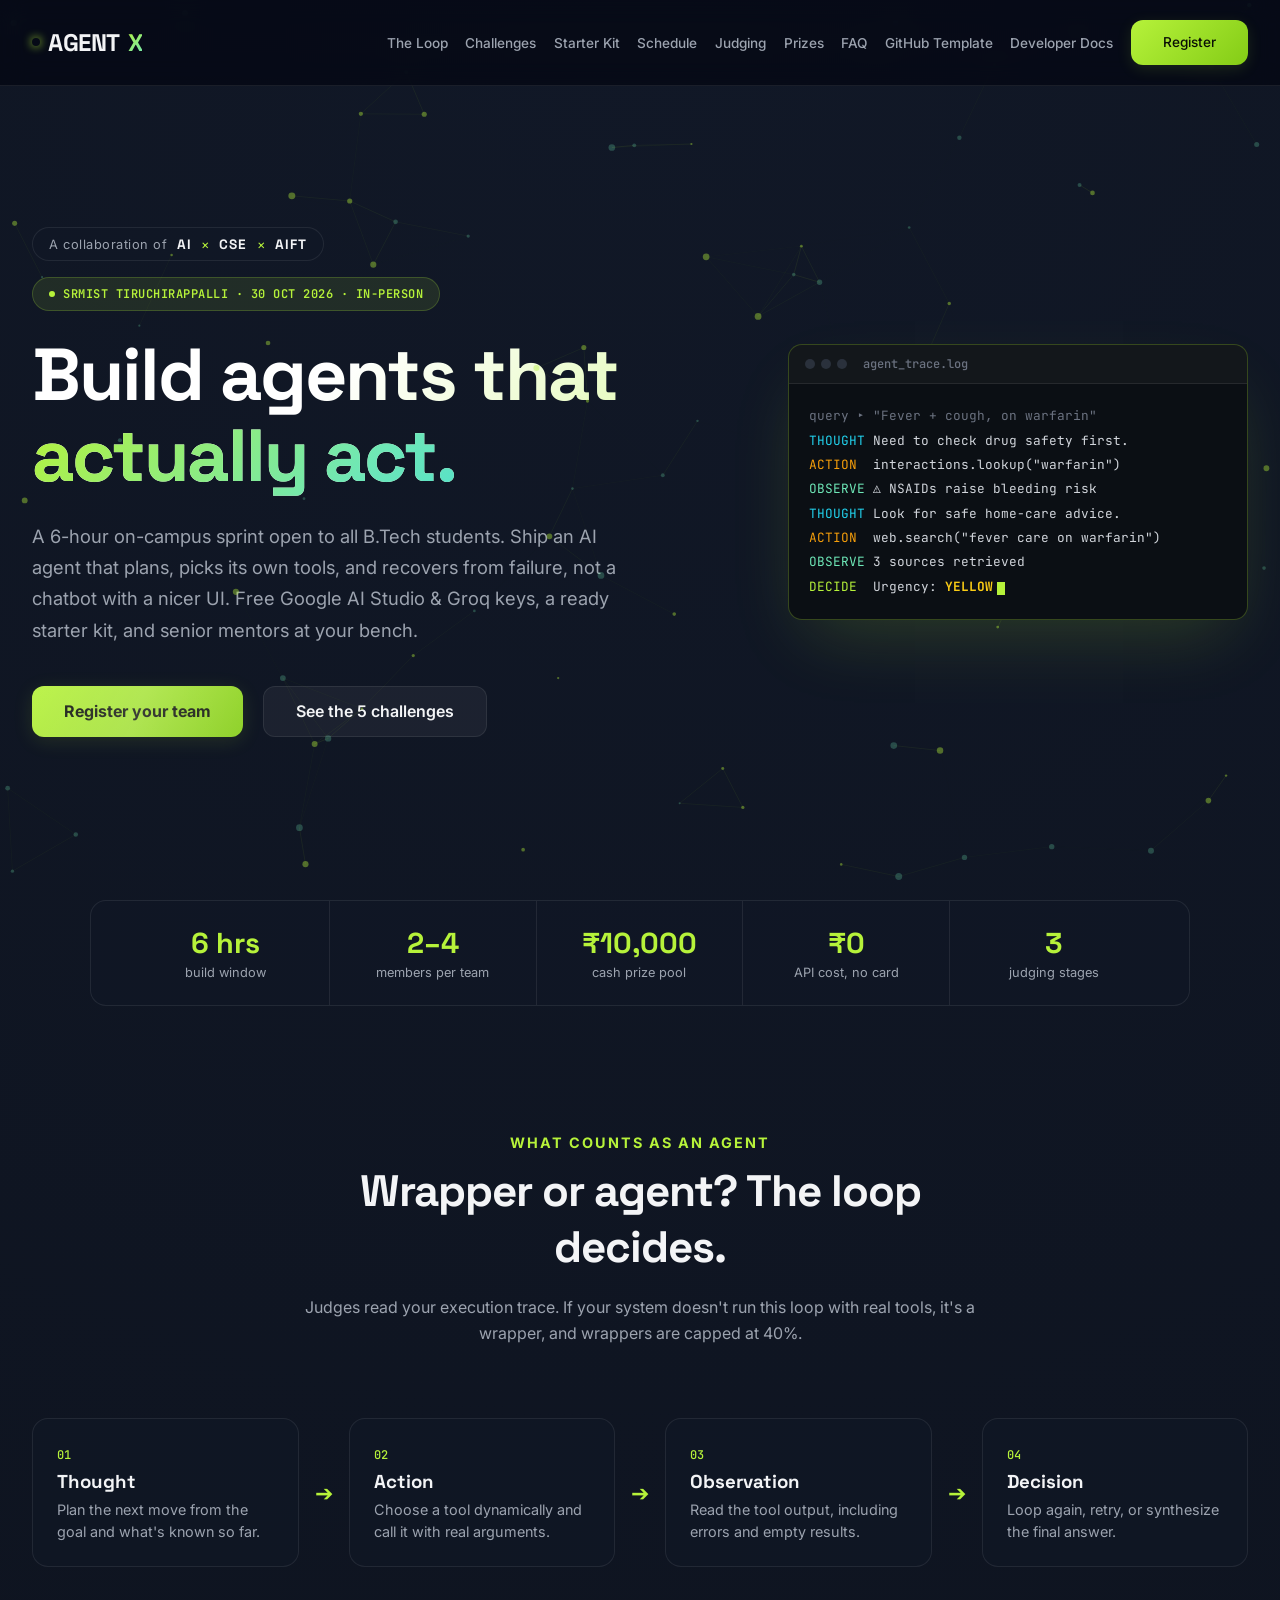
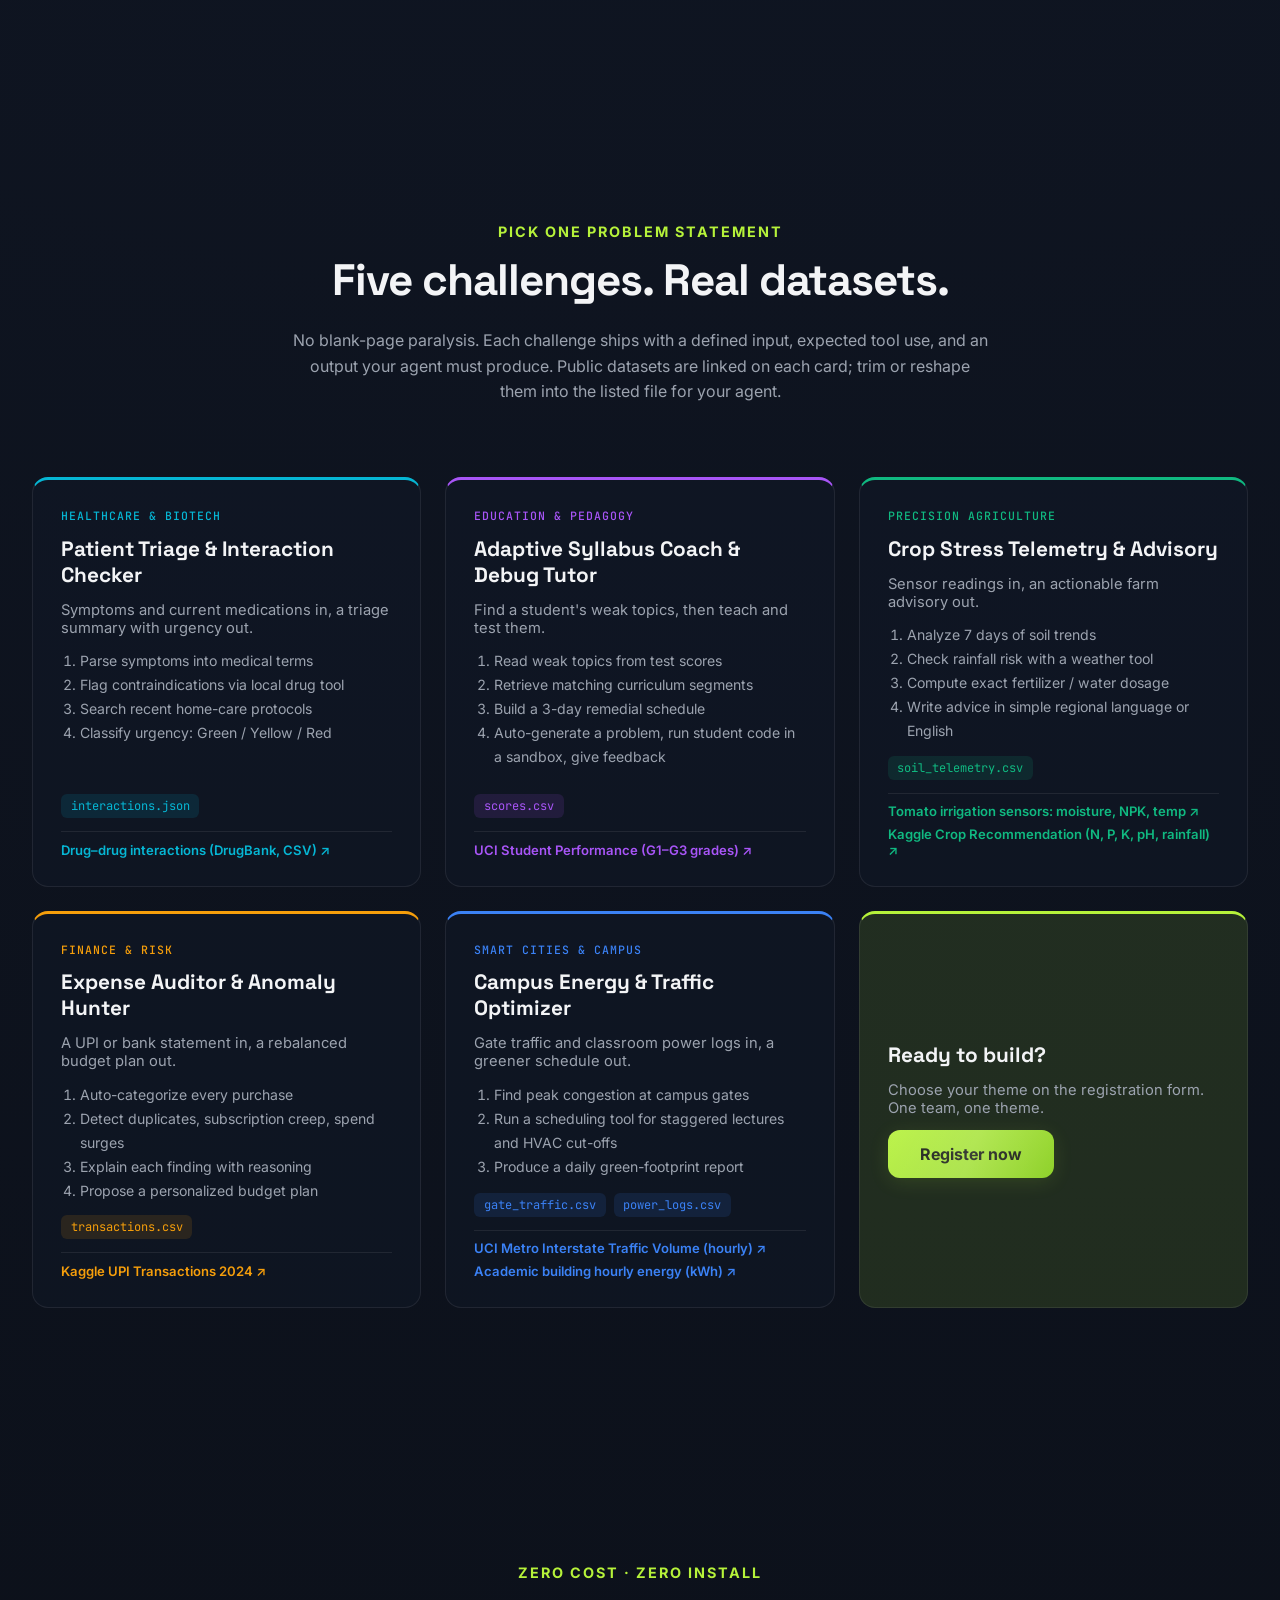
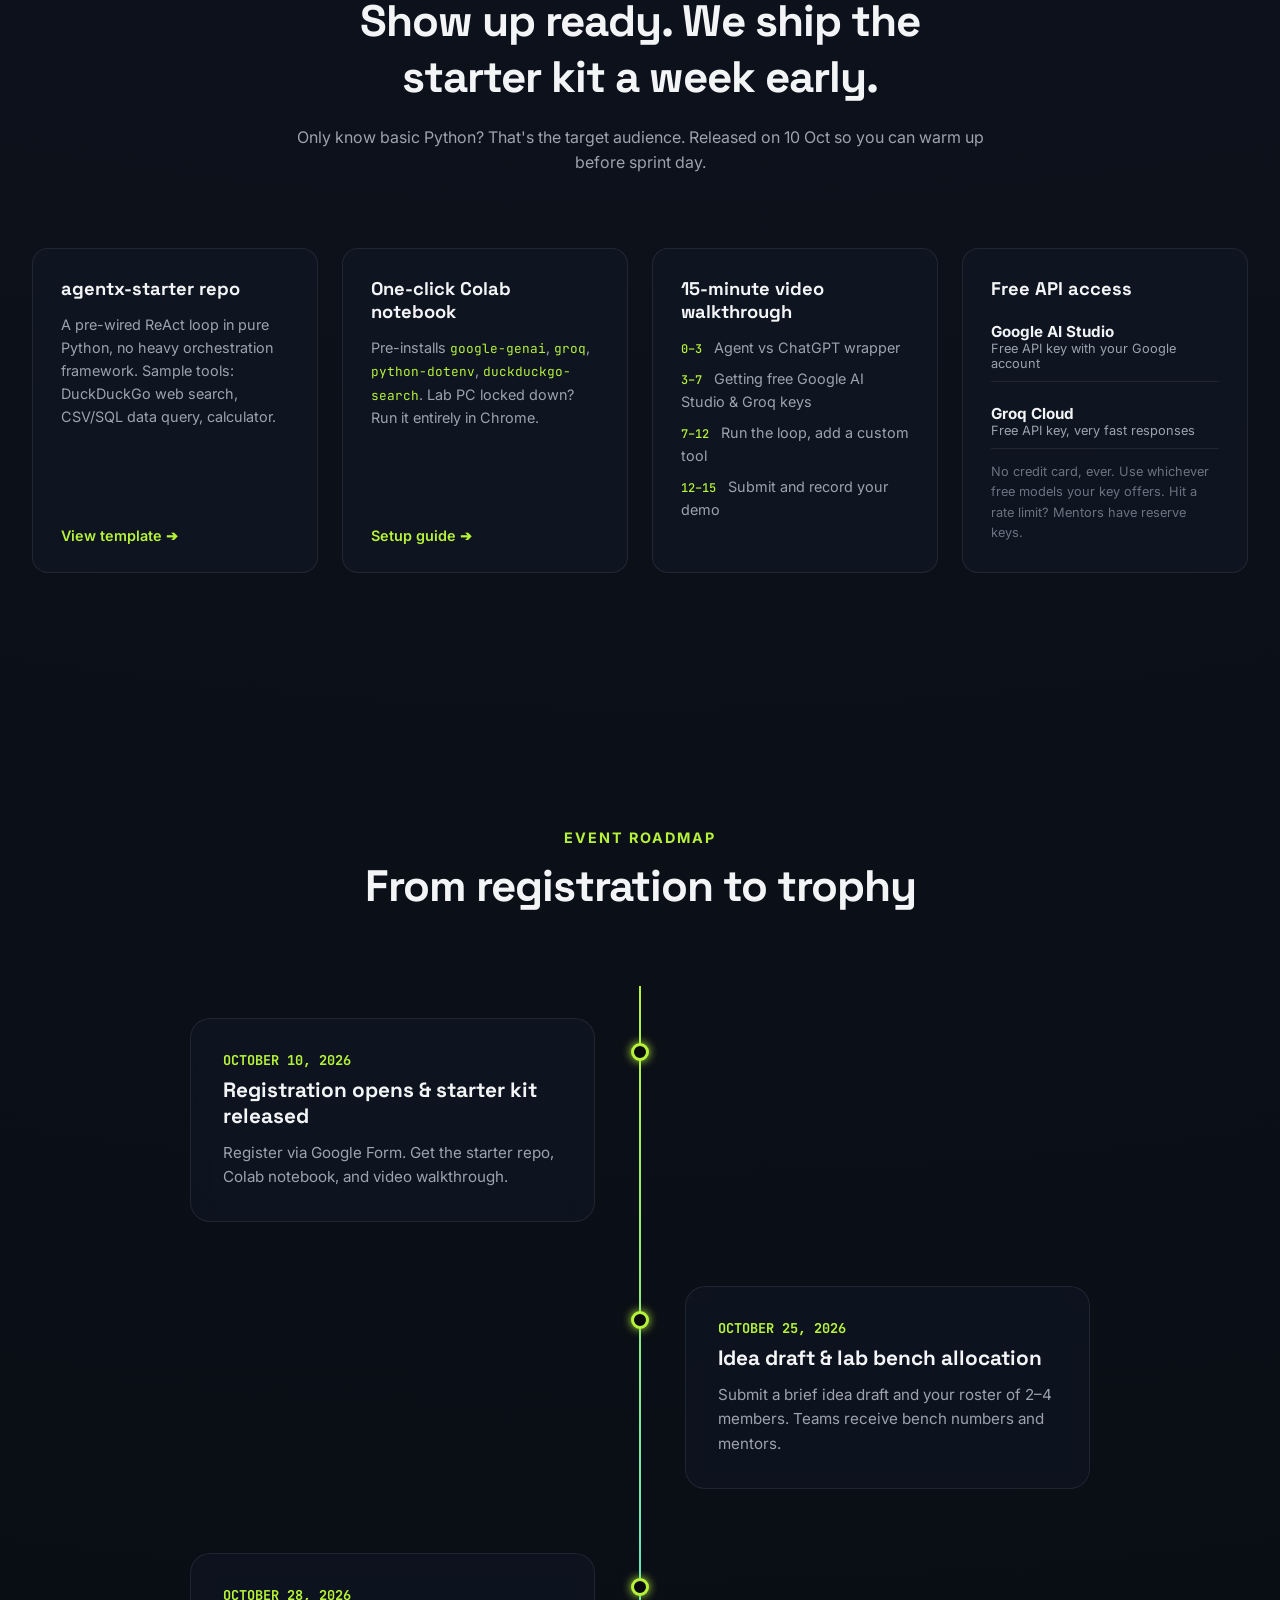
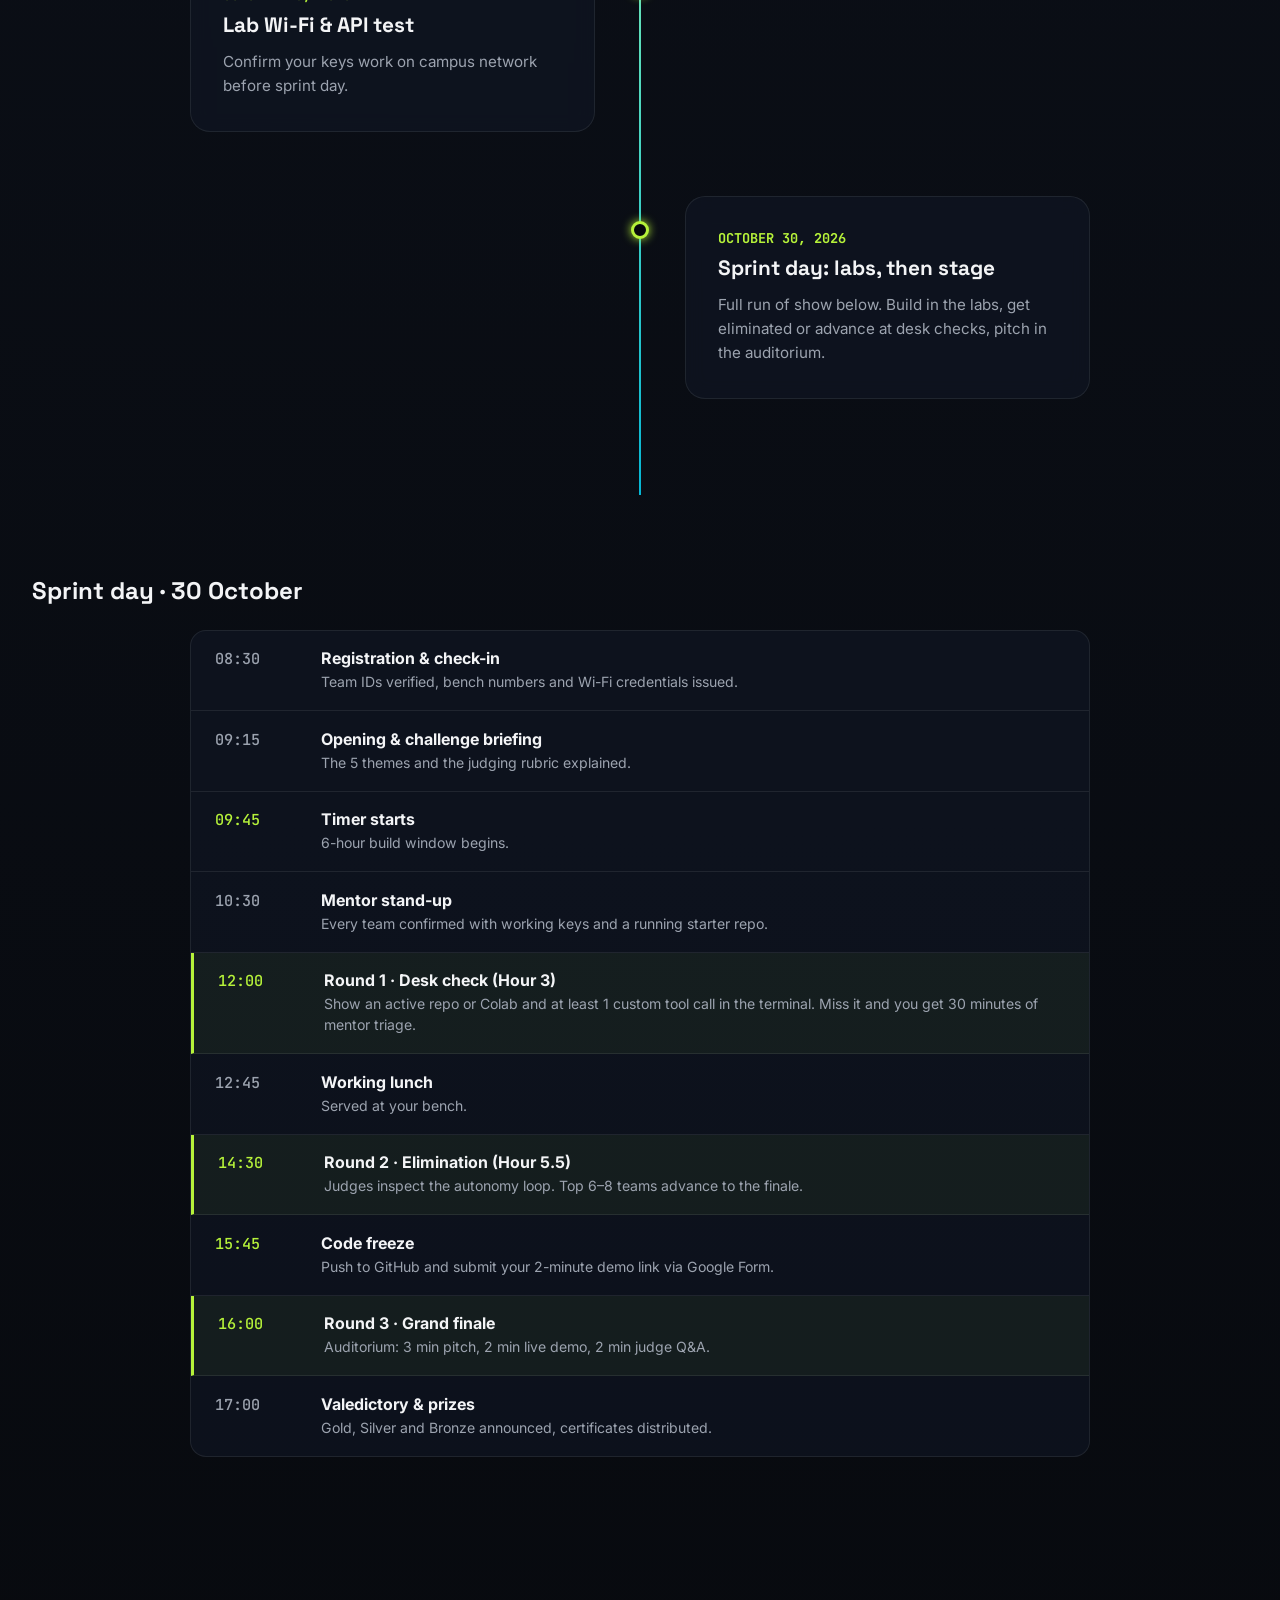
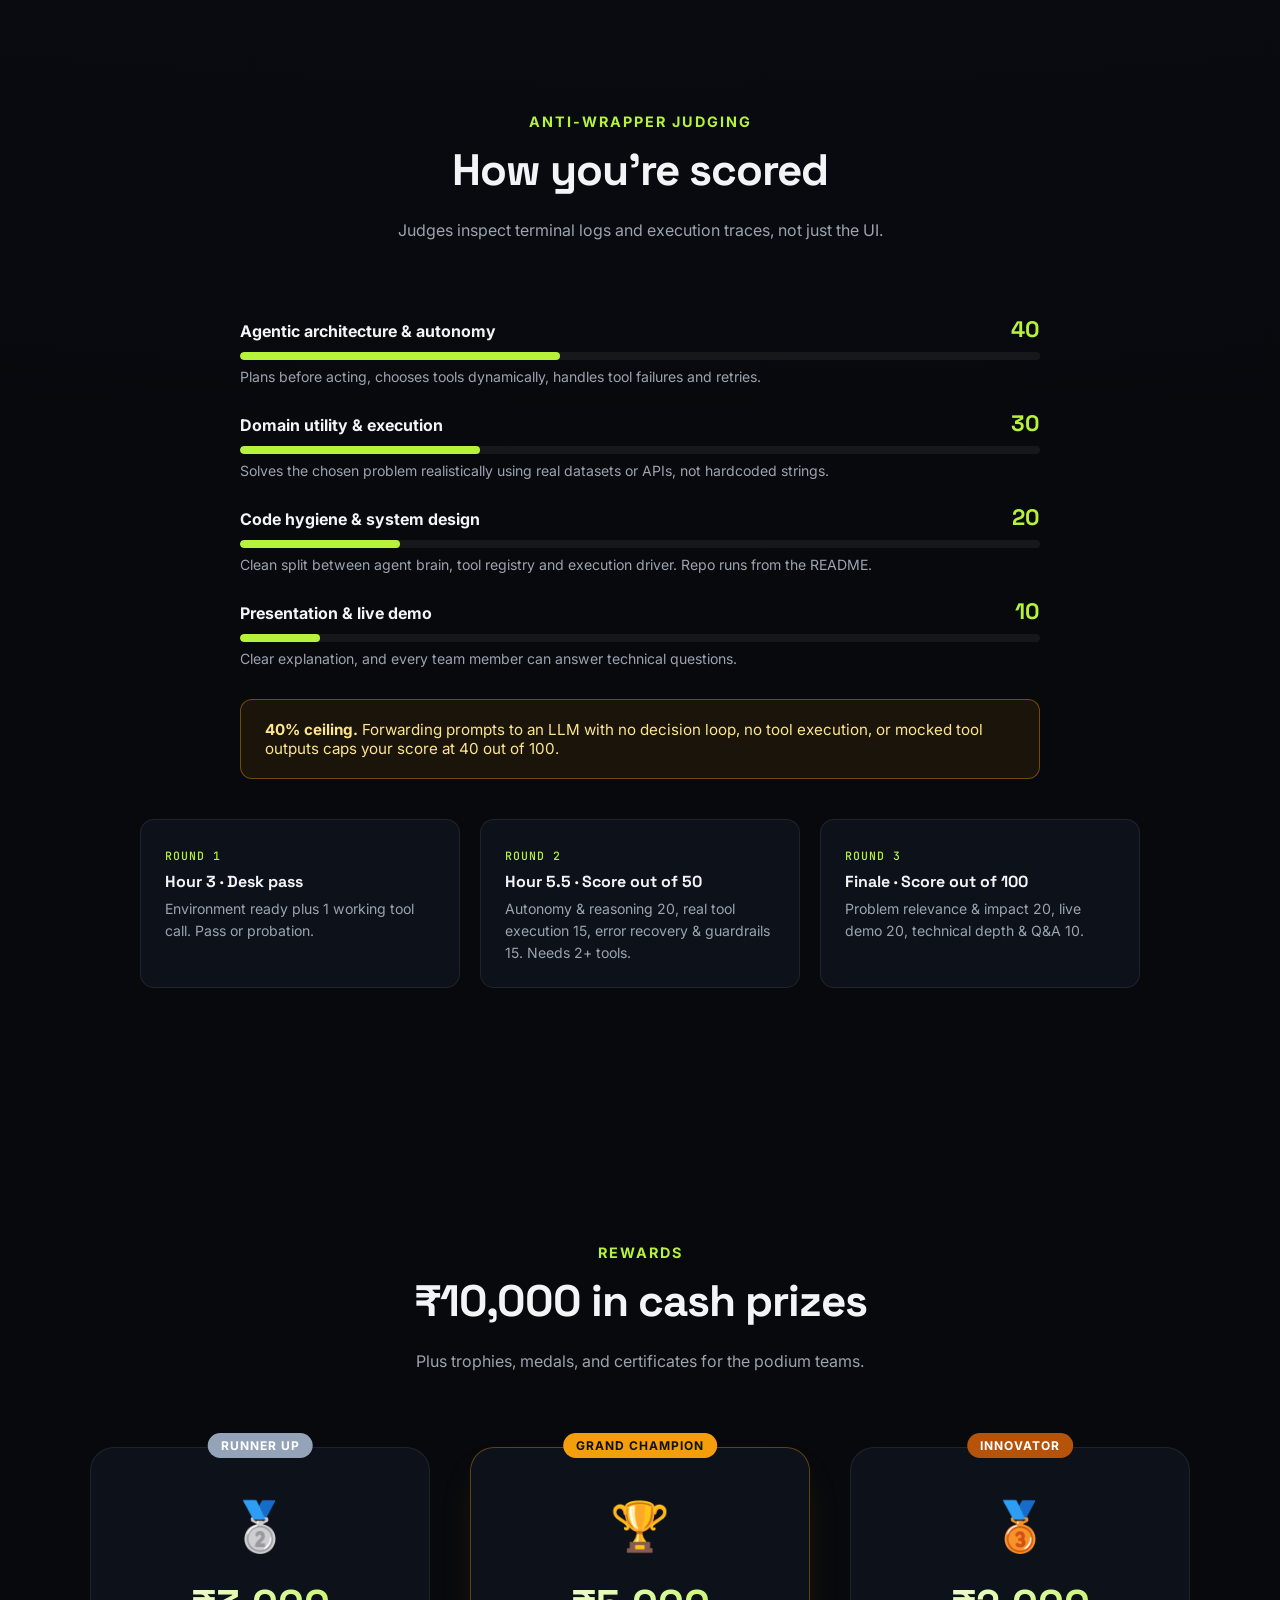
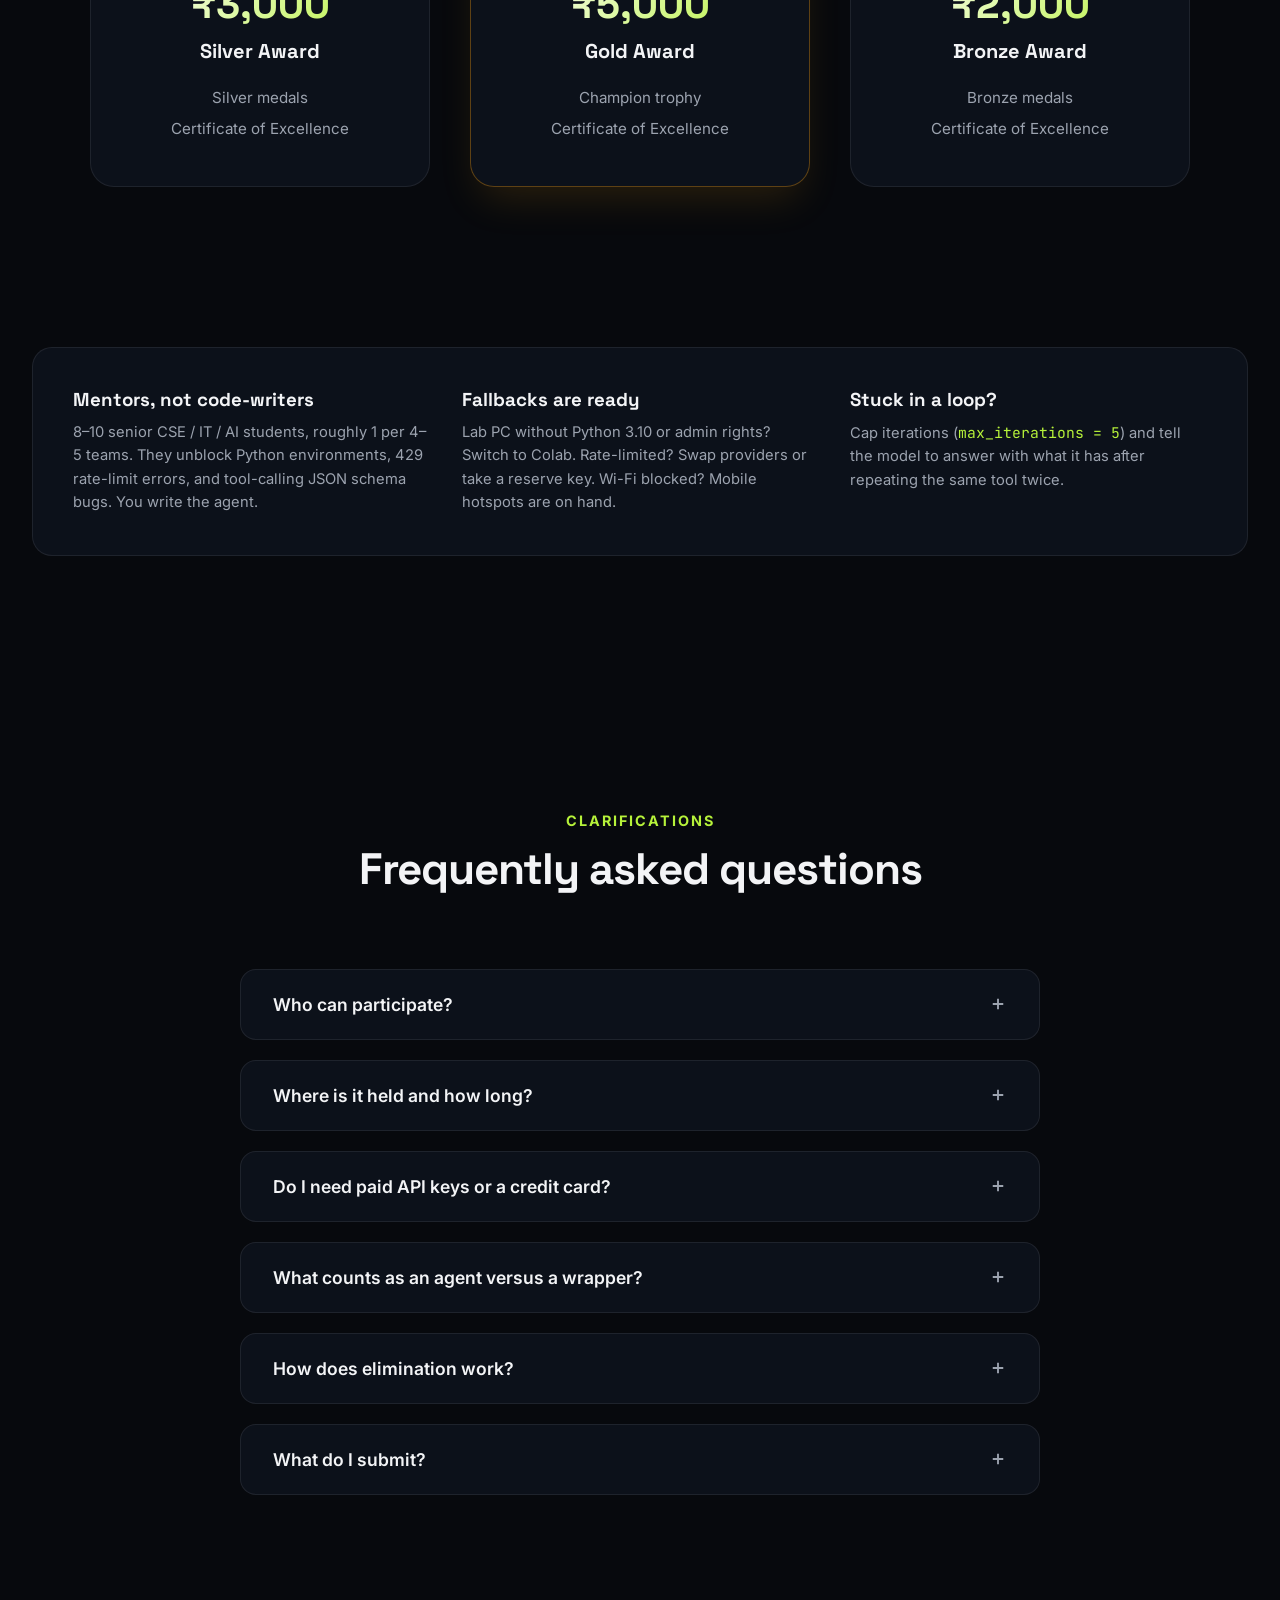
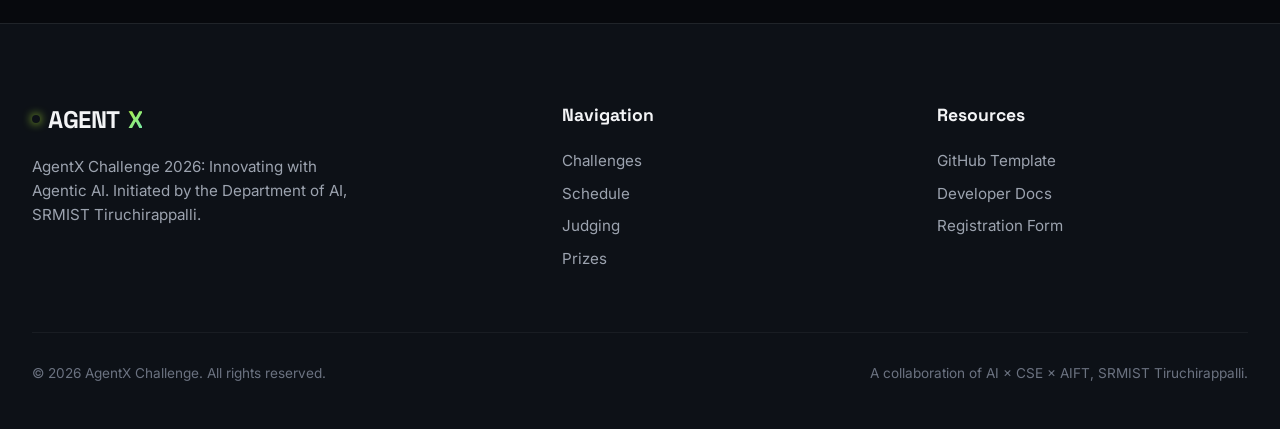
==== commit a9bb6157: "Redesign site for AgentX 2026: challenges with datasets, starter kit, schedule, judging, backend con" ====
--- a/index.html
+++ b/index.html
@@ -3,416 +3,471 @@
 <head>
   <meta charset="UTF-8">
   <meta name="viewport" content="width=device-width, initial-scale=1.0">
-  
-  <!-- Primary SEO Meta Tags -->
-  <title>AgentX Challenge — Innovating with Agentic AI Hackathon</title>
-  <meta name="title" content="AgentX Challenge — Innovating with Agentic AI Hackathon">
-  <meta name="description" content="Join the AgentX Challenge hackathon and build autonomous AI agents targeting Healthcare, Education, Agriculture, Finance, and Smart Cities. Register now.">
+
+  <title>AgentX Challenge 2026 — Innovating with Agentic AI Hackathon</title>
+  <meta name="title" content="AgentX Challenge 2026 — Innovating with Agentic AI Hackathon">
+  <meta name="description" content="A 6-hour in-person agentic AI hackathon for all B.Tech students at SRMIST Tiruchirappalli, a collaboration of AI × CSE × AIFT. Build real tool-using agents on free Google AI Studio and Groq APIs. ₹10,000 in prizes.">
   <meta name="robots" content="index, follow">
-  
-  <!-- CSS Stylesheet -->
+  <meta name="theme-color" content="#07090d">
+
   <link rel="stylesheet" href="css/styles.css">
 </head>
 <body>
 
-  <!-- Navigation Bar -->
   <header>
     <nav class="nav-container">
-      <a href="#" class="logo">
+      <a href="#home" class="logo">
         <span class="logo-dot"></span>
         AGENT<span>X</span>
       </a>
       <ul class="nav-links">
-        <li><a href="#themes">Themes</a></li>
-        <li><a href="#timeline">Timeline</a></li>
+        <li><a href="#loop">The Loop</a></li>
+        <li><a href="#themes">Challenges</a></li>
+        <li><a href="#kit">Starter Kit</a></li>
+        <li><a href="#timeline">Schedule</a></li>
+        <li><a href="#judging">Judging</a></li>
         <li><a href="#prizes">Prizes</a></li>
         <li><a href="#faq">FAQ</a></li>
+        <li><a href="template.html">GitHub Template</a></li>
+        <li><a href="docs.html">Developer Docs</a></li>
         <li>
-          <a href="https://forms.gle/hkP5sUWrboaD99FT7" target="_blank" class="btn btn-nav-register" style="text-decoration: none;">Register Now</a>
+          <a href="https://forms.gle/hkP5sUWrboaD99FT7" target="_blank" rel="noopener" class="btn btn-nav-register" style="text-decoration: none;">Register</a>
         </li>
       </ul>
     </nav>
   </header>
 
-  <!-- Hero Section -->
   <main>
+    <!-- Hero -->
     <section class="hero" id="home">
       <canvas id="hero-canvas"></canvas>
-      
+
       <div class="hero-grid">
         <div class="hero-content">
+          <div class="collab">A collaboration of <b>AI</b><i>×</i><b>CSE</b><i>×</i><b>AIFT</b></div>
           <div class="hero-tag">
             <span class="hero-tag-dot"></span>
-            SRMIST Tiruchirappalli — Internal Hackathon
+            SRMIST Tiruchirappalli · 30 Oct 2026 · In-person
           </div>
           <h1>
-            Innovating with
-            <span>Agentic AI</span>
+            Build agents that
+            <span>actually act.</span>
           </h1>
           <p class="hero-description">
-            An exclusive internal hackathon for students across all technical departments at SRMIST Tiruchirappalli. Build autonomous reasoning loops, tool-calling frameworks, and self-improving agents to tackle foundational problems in Healthcare, Education, Agriculture, Finance, and Smart Cities.
+            A 6-hour on-campus sprint open to all B.Tech students. Ship an AI agent that plans, picks its own tools, and recovers from failure, not a chatbot with a nicer UI. Free Google AI Studio &amp; Groq keys, a ready starter kit, and senior mentors at your bench.
           </p>
           <div class="hero-actions">
-            <a href="https://forms.gle/hkP5sUWrboaD99FT7" target="_blank" class="btn btn-primary" style="text-decoration: none;">Register For Hackathon</a>
-            <a href="#timeline" class="btn btn-secondary">Explore Schedule</a>
-          </div>
-        </div>
-        
+            <a href="https://forms.gle/hkP5sUWrboaD99FT7" target="_blank" rel="noopener" class="btn btn-primary" style="text-decoration: none;">Register your team</a>
+            <a href="#themes" class="btn btn-secondary">See the 5 challenges</a>
+          </div>
+        </div>
+
         <div class="hero-visual">
-          <div class="core-container">
-            <div class="core-glow"></div>
-            <div class="core-ring"></div>
-            <div class="core-ring-2"></div>
-            <div class="core-ring-3"></div>
-            <div class="core-sphere"></div>
-            
-            <!-- Floating indicators -->
-            <div class="floating-badge fb-1">
-              <span class="badge-dot bg-healthcare"></span>
-              Healthcare Agent
+          <div class="trace" aria-label="Example agent execution trace">
+            <div class="trace-bar">
+              <span></span><span></span><span></span>
+              <em>agent_trace.log</em>
             </div>
-            <div class="floating-badge fb-2">
-              <span class="badge-dot bg-finance"></span>
-              Portfolio Optimizer
-            </div>
-            <div class="floating-badge fb-3">
-              <span class="badge-dot bg-smartcities"></span>
-              Traffic Flow Calibrator
-            </div>
-          </div>
-        </div>
-      </div>
-    </section>
-
-    <!-- Hackathon Themes Section -->
+            <pre class="trace-body"><span class="t-dim">query ▸ "Fever + cough, on warfarin"</span>
+<span class="t-thought">THOUGHT</span> Need to check drug safety first.
+<span class="t-action">ACTION&nbsp;</span> interactions.lookup("warfarin")
+<span class="t-obs">OBSERVE</span> ⚠ NSAIDs raise bleeding risk
+<span class="t-thought">THOUGHT</span> Look for safe home-care advice.
+<span class="t-action">ACTION&nbsp;</span> web.search("fever care on warfarin")
+<span class="t-obs">OBSERVE</span> 3 sources retrieved
+<span class="t-final">DECIDE&nbsp;</span> Urgency: <b class="t-yellow">YELLOW</b><span class="t-caret"></span></pre>
+          </div>
+        </div>
+      </div>
+    </section>
+
+    <!-- Key facts strip -->
+    <div class="facts reveal">
+      <div class="fact"><b>6 hrs</b><span>build window</span></div>
+      <div class="fact"><b>2–4</b><span>members per team</span></div>
+      <div class="fact"><b>₹10,000</b><span>cash prize pool</span></div>
+      <div class="fact"><b>₹0</b><span>API cost, no card</span></div>
+      <div class="fact"><b>3</b><span>judging stages</span></div>
+    </div>
+
+    <!-- The Loop -->
+    <section id="loop">
+      <div class="section-header reveal">
+        <p class="section-subtitle">What counts as an agent</p>
+        <h2 class="section-title">Wrapper or agent? The loop decides.</h2>
+        <p class="section-desc">
+          Judges read your execution trace. If your system doesn't run this loop with real tools, it's a wrapper, and wrappers are capped at 40%.
+        </p>
+      </div>
+
+      <div class="loop-row reveal">
+        <div class="loop-step"><span>01</span><h3>Thought</h3><p>Plan the next move from the goal and what's known so far.</p></div>
+        <div class="loop-arrow">➔</div>
+        <div class="loop-step"><span>02</span><h3>Action</h3><p>Choose a tool dynamically and call it with real arguments.</p></div>
+        <div class="loop-arrow">➔</div>
+        <div class="loop-step"><span>03</span><h3>Observation</h3><p>Read the tool output, including errors and empty results.</p></div>
+        <div class="loop-arrow">➔</div>
+        <div class="loop-step"><span>04</span><h3>Decision</h3><p>Loop again, retry, or synthesize the final answer.</p></div>
+      </div>
+    </section>
+
+    <!-- Challenges -->
     <section id="themes">
       <div class="section-header reveal">
-        <p class="section-subtitle">Hackathon Domains</p>
-        <h2 class="section-title">The Five Challenge Themes</h2>
+        <p class="section-subtitle">Pick one problem statement</p>
+        <h2 class="section-title">Five challenges. Real datasets.</h2>
         <p class="section-desc">
-          Choose a domain and construct agentic systems that use planning, tools, and execution loops to deliver scalable solutions.
-        </p>
-      </div>
-
-      <div class="themes-grid">
-        <!-- Healthcare Card -->
-        <article class="theme-card reveal" style="--theme-color: var(--healthcare); --theme-rgb: var(--healthcare-rgb);">
-          <div class="theme-icon-box">
-            <svg viewBox="0 0 24 24" stroke-width="2" stroke="currentColor" fill="none">
-              <path stroke-linecap="round" stroke-linejoin="round" d="M4.318 6.318a4.5 4.5 0 000 6.364L12 20.364l7.682-7.682a4.5 4.5 0 00-6.364-6.364L12 7.636l-1.318-1.318a4.5 4.5 0 00-6.364 0z" />
-            </svg>
-          </div>
-          <h3>Healthcare & Biotech</h3>
-          <p>Design medical diagnosis systems, personalized patient recovery agents, or clinical database parsing engines that execute multi-step research queries.</p>
-          <div class="theme-examples">
-            <h4 class="theme-examples-title">Focus Areas</h4>
-            <div class="theme-tag-list">
-              <span class="theme-tag">Clinical Trial Querying</span>
-              <span class="theme-tag">HbA1c Optimizers</span>
-              <span class="theme-tag">Drug Screening Assistants</span>
-            </div>
-            <a href="https://forms.gle/hkP5sUWrboaD99FT7" target="_blank" class="btn-theme-action" style="text-decoration: none;">
-              Register for Theme
-              <svg fill="none" viewBox="0 0 24 24" stroke="currentColor" stroke-width="2">
-                <path stroke-linecap="round" stroke-linejoin="round" d="M14 5l7 7m0 0l-7 7m7-7H3" />
-              </svg>
-            </a>
-          </div>
-        </article>
-
-        <!-- Education Card -->
-        <article class="theme-card reveal" style="--theme-color: var(--education); --theme-rgb: var(--education-rgb);">
-          <div class="theme-icon-box">
-            <svg viewBox="0 0 24 24" stroke-width="2" stroke="currentColor" fill="none">
-              <path stroke-linecap="round" stroke-linejoin="round" d="M12 14l9-5-9-5-9 5 9 5z" />
-              <path stroke-linecap="round" stroke-linejoin="round" d="M12 14l6.16-3.422a12.083 12.083 0 01.665 6.479A11.952 11.952 0 0012 20.055a11.952 11.952 0 00-6.824-2.998 12.078 12.078 0 01.665-6.479L12 14z" />
-            </svg>
-          </div>
-          <h3>Education & Pedagogy</h3>
-          <p>Develop tailored syllabus engines, adaptive mock-interview trainers, or interactive coding tutors capable of analyzing student code outputs.</p>
-          <div class="theme-examples">
-            <h4 class="theme-examples-title">Focus Areas</h4>
-            <div class="theme-tag-list">
-              <span class="theme-tag">Adaptive Syllabi</span>
-              <span class="theme-tag">LMS Integration Agents</span>
-              <span class="theme-tag">Feedback Loops</span>
-            </div>
-            <a href="https://forms.gle/hkP5sUWrboaD99FT7" target="_blank" class="btn-theme-action" style="text-decoration: none;">
-              Register for Theme
-              <svg fill="none" viewBox="0 0 24 24" stroke="currentColor" stroke-width="2">
-                <path stroke-linecap="round" stroke-linejoin="round" d="M14 5l7 7m0 0l-7 7m7-7H3" />
-              </svg>
-            </a>
-          </div>
-        </article>
-
-        <!-- Agriculture Card -->
-        <article class="theme-card reveal" style="--theme-color: var(--agriculture); --theme-rgb: var(--agriculture-rgb);">
-          <div class="theme-icon-box">
-            <svg viewBox="0 0 24 24" stroke-width="2" stroke="currentColor" fill="none">
-              <path stroke-linecap="round" stroke-linejoin="round" d="M5 3v4M3 5h4M6 17v4m-2-2h4m5-16l2.286 6.857L21 12l-5.714 2.143L13 21l-2.286-6.857L5 12l5.714-2.143L13 3z" />
-            </svg>
-          </div>
-          <h3>Precision Agriculture</h3>
-          <p>Build crop risk estimators, soil moisture management pipelines, or smart pest control planners using historical sensor telemetry databases.</p>
-          <div class="theme-examples">
-            <h4 class="theme-examples-title">Focus Areas</h4>
-            <div class="theme-tag-list">
-              <span class="theme-tag">Soil Moisture Plans</span>
-              <span class="theme-tag">Fungal Blight Warnings</span>
-              <span class="theme-tag">Crop Yield Engines</span>
-            </div>
-            <a href="https://forms.gle/hkP5sUWrboaD99FT7" target="_blank" class="btn-theme-action" style="text-decoration: none;">
-              Register for Theme
-              <svg fill="none" viewBox="0 0 24 24" stroke="currentColor" stroke-width="2">
-                <path stroke-linecap="round" stroke-linejoin="round" d="M14 5l7 7m0 0l-7 7m7-7H3" />
-              </svg>
-            </a>
-          </div>
-        </article>
-
-        <!-- Finance Card -->
-        <article class="theme-card reveal" style="--theme-color: var(--finance); --theme-rgb: var(--finance-rgb);">
-          <div class="theme-icon-box">
-            <svg viewBox="0 0 24 24" stroke-width="2" stroke="currentColor" fill="none">
-              <path stroke-linecap="round" stroke-linejoin="round" d="M9 19v-6a2 2 0 00-2-2H5a2 2 0 00-2 2v6a2 2 0 002 2h2a2 2 0 002-2zm0 0V9a2 2 0 012-2h2a2 2 0 012 2v10m-6 0a2 2 0 002 2h2a2 2 0 002-2m0 0V5a2 2 0 012-2h2a2 2 0 012 2v14a2 2 0 01-2 2h-2a2 2 0 01-2-2z" />
-            </svg>
-          </div>
-          <h3>Finance & Risk Management</h3>
-          <p>Create anomaly detectors, real-time transaction scanners, or inflation-resistant asset portfolio planners that fetch market metrics.</p>
-          <div class="theme-examples">
-            <h4 class="theme-examples-title">Focus Areas</h4>
-            <div class="theme-tag-list">
-              <span class="theme-tag">Inflation Hedging</span>
-              <span class="theme-tag">Fraud Anomaly Checks</span>
-              <span class="theme-tag">Yield Allocators</span>
-            </div>
-            <a href="https://forms.gle/hkP5sUWrboaD99FT7" target="_blank" class="btn-theme-action" style="text-decoration: none;">
-              Register for Theme
-              <svg fill="none" viewBox="0 0 24 24" stroke="currentColor" stroke-width="2">
-                <path stroke-linecap="round" stroke-linejoin="round" d="M14 5l7 7m0 0l-7 7m7-7H3" />
-              </svg>
-            </a>
-          </div>
-        </article>
-
-        <!-- Smart Cities Card -->
-        <article class="theme-card reveal" style="--theme-color: var(--smartcities); --theme-rgb: var(--smartcities-rgb);">
-          <div class="theme-icon-box">
-            <svg viewBox="0 0 24 24" stroke-width="2" stroke="currentColor" fill="none">
-              <path stroke-linecap="round" stroke-linejoin="round" d="M19 21V5a2 2 0 00-2-2H7a2 2 0 00-2 2v16m14 0h2m-2 0h-5m-9 0H3m2 0h5M9 7h1m-1 4h1m4-4h1m-1 4h1m-5 10v-5a1 1 0 011-1h2a1 1 0 011 1v5m-4 0h4" />
-            </svg>
-          </div>
-          <h3>Smart Cities & Infrastructure</h3>
-          <p>Develop traffic congestion models, automated grid energy regulators, or municipal routing systems linked to camera databases.</p>
-          <div class="theme-examples">
-            <h4 class="theme-examples-title">Focus Areas</h4>
-            <div class="theme-tag-list">
-              <span class="theme-tag">Traffic Signal timing</span>
-              <span class="theme-tag">Emission Optimizers</span>
-              <span class="theme-tag">Grid Flow Telemetry</span>
-            </div>
-            <a href="https://forms.gle/hkP5sUWrboaD99FT7" target="_blank" class="btn-theme-action" style="text-decoration: none;">
-              Register for Theme
-              <svg fill="none" viewBox="0 0 24 24" stroke="currentColor" stroke-width="2">
-                <path stroke-linecap="round" stroke-linejoin="round" d="M14 5l7 7m0 0l-7 7m7-7H3" />
-              </svg>
-            </a>
-          </div>
-        </article>
-      </div>
-    </section>
-
-
-
-    <!-- Timeline Section -->
+          No blank-page paralysis. Each challenge ships with a defined input, expected tool use, and an output your agent must produce. Public datasets are linked on each card; trim or reshape them into the listed file for your agent.
+        </p>
+      </div>
+
+      <div class="pgrid">
+        <article class="pcard reveal" style="--theme-color: var(--healthcare); --theme-rgb: var(--healthcare-rgb);">
+          <span class="pcard-tag">Healthcare &amp; Biotech</span>
+          <h3>Patient Triage &amp; Interaction Checker</h3>
+          <p>Symptoms and current medications in, a triage summary with urgency out.</p>
+          <ol>
+            <li>Parse symptoms into medical terms</li>
+            <li>Flag contraindications via local drug tool</li>
+            <li>Search recent home-care protocols</li>
+            <li>Classify urgency: Green / Yellow / Red</li>
+          </ol>
+          <div class="pcard-data"><code>interactions.json</code></div>
+          <div class="pcard-links"><a href="https://data.mendeley.com/datasets/md5czfsfnd/1" target="_blank" rel="noopener">Drug–drug interactions (DrugBank, CSV) ↗</a></div>
+        </article>
+
+        <article class="pcard reveal" style="--theme-color: var(--education); --theme-rgb: var(--education-rgb);">
+          <span class="pcard-tag">Education &amp; Pedagogy</span>
+          <h3>Adaptive Syllabus Coach &amp; Debug Tutor</h3>
+          <p>Find a student's weak topics, then teach and test them.</p>
+          <ol>
+            <li>Read weak topics from test scores</li>
+            <li>Retrieve matching curriculum segments</li>
+            <li>Build a 3-day remedial schedule</li>
+            <li>Auto-generate a problem, run student code in a sandbox, give feedback</li>
+          </ol>
+          <div class="pcard-data"><code>scores.csv</code></div>
+          <div class="pcard-links"><a href="https://archive.ics.uci.edu/dataset/320/student+performance" target="_blank" rel="noopener">UCI Student Performance (G1–G3 grades) ↗</a></div>
+        </article>
+
+        <article class="pcard reveal" style="--theme-color: var(--agriculture); --theme-rgb: var(--agriculture-rgb);">
+          <span class="pcard-tag">Precision Agriculture</span>
+          <h3>Crop Stress Telemetry &amp; Advisory</h3>
+          <p>Sensor readings in, an actionable farm advisory out.</p>
+          <ol>
+            <li>Analyze 7 days of soil trends</li>
+            <li>Check rainfall risk with a weather tool</li>
+            <li>Compute exact fertilizer / water dosage</li>
+            <li>Write advice in simple regional language or English</li>
+          </ol>
+          <div class="pcard-data"><code>soil_telemetry.csv</code></div>
+          <div class="pcard-links">
+            <a href="https://data.mendeley.com/datasets/33cngpcrmx" target="_blank" rel="noopener">Tomato irrigation sensors: moisture, NPK, temp ↗</a>
+            <a href="https://www.kaggle.com/datasets/atharvaingle/crop-recommendation-dataset" target="_blank" rel="noopener">Kaggle Crop Recommendation (N, P, K, pH, rainfall) ↗</a>
+          </div>
+        </article>
+
+        <article class="pcard reveal" style="--theme-color: var(--finance); --theme-rgb: var(--finance-rgb);">
+          <span class="pcard-tag">Finance &amp; Risk</span>
+          <h3>Expense Auditor &amp; Anomaly Hunter</h3>
+          <p>A UPI or bank statement in, a rebalanced budget plan out.</p>
+          <ol>
+            <li>Auto-categorize every purchase</li>
+            <li>Detect duplicates, subscription creep, spend surges</li>
+            <li>Explain each finding with reasoning</li>
+            <li>Propose a personalized budget plan</li>
+          </ol>
+          <div class="pcard-data"><code>transactions.csv</code></div>
+          <div class="pcard-links"><a href="https://www.kaggle.com/datasets/skullagos5246/upi-transactions-2024-dataset" target="_blank" rel="noopener">Kaggle UPI Transactions 2024 ↗</a></div>
+        </article>
+
+        <article class="pcard reveal" style="--theme-color: var(--smartcities); --theme-rgb: var(--smartcities-rgb);">
+          <span class="pcard-tag">Smart Cities &amp; Campus</span>
+          <h3>Campus Energy &amp; Traffic Optimizer</h3>
+          <p>Gate traffic and classroom power logs in, a greener schedule out.</p>
+          <ol>
+            <li>Find peak congestion at campus gates</li>
+            <li>Run a scheduling tool for staggered lectures and HVAC cut-offs</li>
+            <li>Produce a daily green-footprint report</li>
+          </ol>
+          <div class="pcard-data"><code>gate_traffic.csv</code><code>power_logs.csv</code></div>
+          <div class="pcard-links">
+            <a href="https://archive.ics.uci.edu/dataset/492/metro+interstate+traffic+volume" target="_blank" rel="noopener">UCI Metro Interstate Traffic Volume (hourly) ↗</a>
+            <a href="https://data.mendeley.com/datasets/kk83kzbbp5/1" target="_blank" rel="noopener">Academic building hourly energy (kWh) ↗</a>
+          </div>
+        </article>
+
+        <article class="pcard pcard-cta reveal">
+          <h3>Ready to build?</h3>
+          <p>Choose your theme on the registration form. One team, one theme.</p>
+          <a href="https://forms.gle/hkP5sUWrboaD99FT7" target="_blank" rel="noopener" class="btn btn-primary" style="text-decoration: none;">Register now</a>
+        </article>
+      </div>
+    </section>
+
+    <!-- Starter Kit -->
+    <section id="kit">
+      <div class="section-header reveal">
+        <p class="section-subtitle">Zero cost · Zero install</p>
+        <h2 class="section-title">Show up ready. We ship the starter kit a week early.</h2>
+        <p class="section-desc">
+          Only know basic Python? That's the target audience. Released on 10 Oct so you can warm up before sprint day.
+        </p>
+      </div>
+
+      <div class="kit-grid">
+        <div class="kit-card reveal">
+          <h3>agentx-starter repo</h3>
+          <p>A pre-wired ReAct loop in pure Python, no heavy orchestration framework. Sample tools: DuckDuckGo web search, CSV/SQL data query, calculator.</p>
+          <a href="template.html">View template ➔</a>
+        </div>
+        <div class="kit-card reveal">
+          <h3>One-click Colab notebook</h3>
+          <p>Pre-installs <code>google-genai</code>, <code>groq</code>, <code>python-dotenv</code>, <code>duckduckgo-search</code>. Lab PC locked down? Run it entirely in Chrome.</p>
+          <a href="docs.html#models">Setup guide ➔</a>
+        </div>
+        <div class="kit-card reveal">
+          <h3>15-minute video walkthrough</h3>
+          <ol class="kit-steps">
+            <li><b>0–3</b> Agent vs ChatGPT wrapper</li>
+            <li><b>3–7</b> Getting free Google AI Studio &amp; Groq keys</li>
+            <li><b>7–12</b> Run the loop, add a custom tool</li>
+            <li><b>12–15</b> Submit and record your demo</li>
+          </ol>
+        </div>
+        <div class="kit-card kit-models reveal">
+          <h3>Free API access</h3>
+          <div class="model-row"><b>Google AI Studio</b><span>Free API key with your Google account</span></div>
+          <div class="model-row"><b>Groq Cloud</b><span>Free API key, very fast responses</span></div>
+          <p class="kit-note">No credit card, ever. Use whichever free models your key offers. Hit a rate limit? Mentors have reserve keys.</p>
+        </div>
+      </div>
+    </section>
+
+    <!-- Timeline -->
     <section id="timeline">
       <div class="section-header reveal">
-        <p class="section-subtitle">Event Roadmap</p>
-        <h2 class="section-title">Hackathon Schedule</h2>
-        <p class="section-desc">
-          Plan your timeline properly. Follow these key milestones to submit your idea drafts and complete your build.
-        </p>
+        <p class="section-subtitle">Event roadmap</p>
+        <h2 class="section-title">From registration to trophy</h2>
       </div>
 
       <div class="timeline-track reveal">
         <div class="timeline-line"></div>
-        
+
         <div class="timeline-item left">
           <div class="timeline-dot-marker"></div>
           <div class="timeline-content">
-            <div class="timeline-date">SEPTEMBER 15, 2026</div>
-            <h3>Registration Opens</h3>
-            <p>Registration officially opens via the Google Form. Form your team of 1-4 developers and begin brainstorming your agent core.</p>
+            <div class="timeline-date">OCTOBER 10, 2026</div>
+            <h3>Registration opens &amp; starter kit released</h3>
+            <p>Register via Google Form. Get the starter repo, Colab notebook, and video walkthrough.</p>
           </div>
         </div>
 
         <div class="timeline-item right">
           <div class="timeline-dot-marker"></div>
           <div class="timeline-content">
-            <div class="timeline-date">SEPTEMBER 30, 2026</div>
-            <h3>Idea Draft Submission</h3>
-            <p>Submit your initial project proposal and system block diagrams, describing your proposed planning and tool architectures.</p>
+            <div class="timeline-date">OCTOBER 25, 2026</div>
+            <h3>Idea draft &amp; lab bench allocation</h3>
+            <p>Submit a brief idea draft and your roster of 2–4 members. Teams receive bench numbers and mentors.</p>
           </div>
         </div>
 
         <div class="timeline-item left">
           <div class="timeline-dot-marker"></div>
           <div class="timeline-content">
-            <div class="timeline-date">OCTOBER 8 - 9, 2026</div>
-            <h3>24-Hour Virtual Hackathon</h3>
-            <p>The intense 24-hour build window begins! Write your code, link your tools, and complete your autonomous agent workflows.</p>
+            <div class="timeline-date">OCTOBER 28, 2026</div>
+            <h3>Lab Wi-Fi &amp; API test</h3>
+            <p>Confirm your keys work on campus network before sprint day.</p>
           </div>
         </div>
 
         <div class="timeline-item right">
           <div class="timeline-dot-marker"></div>
           <div class="timeline-content">
-            <div class="timeline-date">OCTOBER 9, 2026</div>
-            <h3>3 Rounds of Judging & Finale</h3>
-            <p>Submit your agent code and demo. Projects undergo 3 strict rounds of technical and impact judging, leading to the grand showcase.</p>
-          </div>
-        </div>
-      </div>
-    </section>
-
-    <!-- Prizes Section -->
+            <div class="timeline-date">OCTOBER 30, 2026</div>
+            <h3>Sprint day: labs, then stage</h3>
+            <p>Full run of show below. Build in the labs, get eliminated or advance at desk checks, pitch in the auditorium.</p>
+          </div>
+        </div>
+      </div>
+
+      <h3 class="sub-heading reveal">Sprint day · 30 October</h3>
+      <div class="ros reveal">
+        <div class="ros-row"><time>08:30</time><div><b>Registration &amp; check-in</b><span>Team IDs verified, bench numbers and Wi-Fi credentials issued.</span></div></div>
+        <div class="ros-row"><time>09:15</time><div><b>Opening &amp; challenge briefing</b><span>The 5 themes and the judging rubric explained.</span></div></div>
+        <div class="ros-row ros-hl"><time>09:45</time><div><b>Timer starts</b><span>6-hour build window begins.</span></div></div>
+        <div class="ros-row"><time>10:30</time><div><b>Mentor stand-up</b><span>Every team confirmed with working keys and a running starter repo.</span></div></div>
+        <div class="ros-row ros-gate"><time>12:00</time><div><b>Round 1 · Desk check (Hour 3)</b><span>Show an active repo or Colab and at least 1 custom tool call in the terminal. Miss it and you get 30 minutes of mentor triage.</span></div></div>
+        <div class="ros-row"><time>12:45</time><div><b>Working lunch</b><span>Served at your bench.</span></div></div>
+        <div class="ros-row ros-gate"><time>14:30</time><div><b>Round 2 · Elimination (Hour 5.5)</b><span>Judges inspect the autonomy loop. Top 6–8 teams advance to the finale.</span></div></div>
+        <div class="ros-row ros-hl"><time>15:45</time><div><b>Code freeze</b><span>Push to GitHub and submit your 2-minute demo link via Google Form.</span></div></div>
+        <div class="ros-row ros-gate"><time>16:00</time><div><b>Round 3 · Grand finale</b><span>Auditorium: 3 min pitch, 2 min live demo, 2 min judge Q&amp;A.</span></div></div>
+        <div class="ros-row"><time>17:00</time><div><b>Valedictory &amp; prizes</b><span>Gold, Silver and Bronze announced, certificates distributed.</span></div></div>
+      </div>
+    </section>
+
+    <!-- Judging -->
+    <section id="judging">
+      <div class="section-header reveal">
+        <p class="section-subtitle">Anti-wrapper judging</p>
+        <h2 class="section-title">How you're scored</h2>
+        <p class="section-desc">
+          Judges inspect terminal logs and execution traces, not just the UI.
+        </p>
+      </div>
+
+      <div class="rubric reveal">
+        <div class="rub-row"><div class="rub-head"><b>Agentic architecture &amp; autonomy</b><em>40</em></div><div class="rub-bar"><i style="width:40%"></i></div><p>Plans before acting, chooses tools dynamically, handles tool failures and retries.</p></div>
+        <div class="rub-row"><div class="rub-head"><b>Domain utility &amp; execution</b><em>30</em></div><div class="rub-bar"><i style="width:30%"></i></div><p>Solves the chosen problem realistically using real datasets or APIs, not hardcoded strings.</p></div>
+        <div class="rub-row"><div class="rub-head"><b>Code hygiene &amp; system design</b><em>20</em></div><div class="rub-bar"><i style="width:20%"></i></div><p>Clean split between agent brain, tool registry and execution driver. Repo runs from the README.</p></div>
+        <div class="rub-row"><div class="rub-head"><b>Presentation &amp; live demo</b><em>10</em></div><div class="rub-bar"><i style="width:10%"></i></div><p>Clear explanation, and every team member can answer technical questions.</p></div>
+      </div>
+
+      <div class="warn reveal">
+        <b>40% ceiling.</b> Forwarding prompts to an LLM with no decision loop, no tool execution, or mocked tool outputs caps your score at 40 out of 100.
+      </div>
+
+      <div class="stages reveal">
+        <div class="stage"><span>Round 1</span><h4>Hour 3 · Desk pass</h4><p>Environment ready plus 1 working tool call. Pass or probation.</p></div>
+        <div class="stage"><span>Round 2</span><h4>Hour 5.5 · Score out of 50</h4><p>Autonomy &amp; reasoning 20, real tool execution 15, error recovery &amp; guardrails 15. Needs 2+ tools.</p></div>
+        <div class="stage"><span>Round 3</span><h4>Finale · Score out of 100</h4><p>Problem relevance &amp; impact 20, live demo 20, technical depth &amp; Q&amp;A 10.</p></div>
+      </div>
+    </section>
+
+    <!-- Prizes -->
     <section id="prizes">
       <div class="section-header reveal">
-        <p class="section-subtitle">Hackathon Rewards</p>
-        <h2 class="section-title">Prizes & Allocations</h2>
+        <p class="section-subtitle">Rewards</p>
+        <h2 class="section-title">₹10,000 in cash prizes</h2>
         <p class="section-desc">
-          Hack to win cash rewards for the top performing teams.
+          Plus trophies, medals, and certificates for the podium teams.
         </p>
       </div>
 
       <div class="prizes-grid reveal">
-        <!-- Second place -->
         <div class="prize-card silver">
           <span class="prize-badge" style="background: #94a3b8;">Runner Up</span>
           <div class="prize-icon-wrapper">🥈</div>
           <div class="prize-amount">₹3,000</div>
           <h3 class="prize-title">Silver Award</h3>
-        </div>
-
-        <!-- First place -->
+          <ul class="prize-features"><li>Silver medals</li><li>Certificate of Excellence</li></ul>
+        </div>
+
         <div class="prize-card gold" style="border-color: rgba(245, 158, 11, 0.35); box-shadow: 0 20px 40px -10px rgba(245, 158, 11, 0.15);">
-          <span class="prize-badge" style="background: var(--finance);">Grand Champion</span>
+          <span class="prize-badge" style="background: var(--finance); color:#111;">Grand Champion</span>
           <div class="prize-icon-wrapper">🏆</div>
           <div class="prize-amount">₹5,000</div>
           <h3 class="prize-title">Gold Award</h3>
-        </div>
-
-        <!-- Third place -->
+          <ul class="prize-features"><li>Champion trophy</li><li>Certificate of Excellence</li></ul>
+        </div>
+
         <div class="prize-card bronze">
           <span class="prize-badge" style="background: #b45309;">Innovator</span>
           <div class="prize-icon-wrapper">🥉</div>
           <div class="prize-amount">₹2,000</div>
           <h3 class="prize-title">Bronze Award</h3>
-        </div>
-      </div>
-    </section>
-
-    <!-- FAQ Section -->
+          <ul class="prize-features"><li>Bronze medals</li><li>Certificate of Excellence</li></ul>
+        </div>
+      </div>
+    </section>
+
+    <!-- Support -->
+    <section id="support" class="support">
+      <div class="support-grid reveal">
+        <div><h3>Mentors, not code-writers</h3><p>8–10 senior CSE / IT / AI students, roughly 1 per 4–5 teams. They unblock Python environments, 429 rate-limit errors, and tool-calling JSON schema bugs. You write the agent.</p></div>
+        <div><h3>Fallbacks are ready</h3><p>Lab PC without Python 3.10 or admin rights? Switch to Colab. Rate-limited? Swap providers or take a reserve key. Wi-Fi blocked? Mobile hotspots are on hand.</p></div>
+        <div><h3>Stuck in a loop?</h3><p>Cap iterations (<code>max_iterations = 5</code>) and tell the model to answer with what it has after repeating the same tool twice.</p></div>
+      </div>
+    </section>
+
+    <!-- FAQ -->
     <section id="faq">
       <div class="section-header reveal">
         <p class="section-subtitle">Clarifications</p>
-        <h2 class="section-title">Frequently Asked Questions</h2>
-        <p class="section-desc">
-          Got questions? We have answers. If you need further help, reach out to our community organizers.
-        </p>
+        <h2 class="section-title">Frequently asked questions</h2>
       </div>
 
       <div class="faq-list reveal">
         <details class="faq-item">
-          <summary class="faq-summary">
-            Who is eligible to participate in the hackathon?
-            <svg class="faq-summary-icon" viewBox="0 0 24 24"><path d="M12 5v14M5 12h14"/></svg>
-          </summary>
-          <div class="faq-content">
-            <p>This is an internal hackathon exclusive to SRMIST Tiruchirappalli. Students from all technical departments are eligible and highly encouraged to participate. Teams can consist of 1 to 4 members.</p>
-          </div>
-        </details>
-
-        <details class="faq-item">
-          <summary class="faq-summary">
-            What counts as an "Agentic AI" project?
-            <svg class="faq-summary-icon" viewBox="0 0 24 24"><path d="M12 5v14M5 12h14"/></svg>
-          </summary>
-          <div class="faq-content">
-            <p>An agentic system goes beyond simple LLM wrapping. Your submission should involve a reasoning architecture (e.g. ReAct, Plan-and-Solve, or custom loops), tool invocation capabilities (making web calls, executing code in sandbox, querying databases), and some degree of autonomy in solving a user task.</p>
-          </div>
-        </details>
-
-        <details class="faq-item">
-          <summary class="faq-summary">
-            Can we submit projects that were built before?
-            <svg class="faq-summary-icon" viewBox="0 0 24 24"><path d="M12 5v14M5 12h14"/></svg>
-          </summary>
-          <div class="faq-content">
-            <p>No. All projects must be started and completed within the 24-hour hackathon build window (October 8 - 9, 2026). Pre-existing templates and basic open-source libraries are permitted, but code specific to the submission must be fresh.</p>
-          </div>
-        </details>
-
-        <details class="faq-item">
-          <summary class="faq-summary">
-            How long is the build window, and how does judging work?
-            <svg class="faq-summary-icon" viewBox="0 0 24 24"><path d="M12 5v14M5 12h14"/></svg>
-          </summary>
-          <div class="faq-content">
-            <p>This is an intense 24-hour hackathon build. Submissions are subjected to 3 sequential rounds of judging: Round 1 (Technical & Code Depth), Round 2 (Agent Autonomy & Tool-Calling validation), and Round 3 (Live Finale Pitches by the top finalists).</p>
-          </div>
-        </details>
-
-        <details class="faq-item">
-          <summary class="faq-summary">
-            Do we have to build in all five domains?
-            <svg class="faq-summary-icon" viewBox="0 0 24 24"><path d="M12 5v14M5 12h14"/></svg>
-          </summary>
-          <div class="faq-content">
-            <p>No. Your team should select one main focus domain (e.g., Healthcare or Agriculture) and build a deep, high-fidelity agentic solution for it. Submitting cross-domain projects is also fine as long as it has a clear primary focus.</p>
-          </div>
+          <summary class="faq-summary">Who can participate?
+            <svg class="faq-summary-icon" viewBox="0 0 24 24"><path d="M12 5v14M5 12h14"/></svg>
+          </summary>
+          <div class="faq-content"><p>B.Tech students of SRMIST Tiruchirappalli from any branch and any year. Teams have 2 to 4 members.</p></div>
+        </details>
+
+        <details class="faq-item">
+          <summary class="faq-summary">Where is it held and how long?
+            <svg class="faq-summary-icon" viewBox="0 0 24 24"><path d="M12 5v14M5 12h14"/></svg>
+          </summary>
+          <div class="faq-content"><p>In person on 30 October 2026 in the campus central computer labs, with the finale in the auditorium. It runs about 8 hours in total, with a 6-hour build window from 09:45 to 15:45.</p></div>
+        </details>
+
+        <details class="faq-item">
+          <summary class="faq-summary">Do I need paid API keys or a credit card?
+            <svg class="faq-summary-icon" viewBox="0 0 24 24"><path d="M12 5v14M5 12h14"/></svg>
+          </summary>
+          <div class="faq-content"><p>No. Use the free tiers of Google AI Studio and Groq. Never enter card details. A Colab notebook is provided, so no local installs are needed.</p></div>
+        </details>
+
+        <details class="faq-item">
+          <summary class="faq-summary">What counts as an agent versus a wrapper?
+            <svg class="faq-summary-icon" viewBox="0 0 24 24"><path d="M12 5v14M5 12h14"/></svg>
+          </summary>
+          <div class="faq-content"><p>An agent runs an iterative reasoning loop (Thought, Action, Observation, Decision) and dynamically calls real tools on real data. Wrappers and hardcoded tool outputs are capped at 40%.</p></div>
+        </details>
+
+        <details class="faq-item">
+          <summary class="faq-summary">How does elimination work?
+            <svg class="faq-summary-icon" viewBox="0 0 24 24"><path d="M12 5v14M5 12h14"/></svg>
+          </summary>
+          <div class="faq-content"><p>Round 1 at Hour 3 is a pass or probation check. Round 2 at Hour 5.5 scores your autonomy loop out of 50 and selects the top 6–8 finalists. Round 3 is the live stage pitch.</p></div>
+        </details>
+
+        <details class="faq-item">
+          <summary class="faq-summary">What do I submit?
+            <svg class="faq-summary-icon" viewBox="0 0 24 24"><path d="M12 5v14M5 12h14"/></svg>
+          </summary>
+          <div class="faq-content"><p>By code freeze at 15:45: a GitHub repo, a system diagram, and a 2-minute demo link (Loom or Drive), submitted via Google Form. See the <a href="docs.html#submission" style="color: var(--primary);">submission rules</a>.</p></div>
         </details>
       </div>
     </section>
   </main>
 
-  <!-- Footer Section -->
   <footer>
     <div class="footer-grid">
       <div class="footer-brand">
-        <a href="#" class="logo">
+        <a href="#home" class="logo">
           <span class="logo-dot"></span>
           AGENT<span>X</span>
         </a>
         <p>
-          Empowering the next generation of developers to build autonomous systems that solve real-world problems.
+          AgentX Challenge 2026: Innovating with Agentic AI. Initiated by the Department of AI, SRMIST Tiruchirappalli.
         </p>
       </div>
       <div class="footer-links">
         <h4>Navigation</h4>
         <ul>
-          <li><a href="#themes">Themes</a></li>
-          <li><a href="#timeline">Timeline</a></li>
+          <li><a href="#themes">Challenges</a></li>
+          <li><a href="#timeline">Schedule</a></li>
+          <li><a href="#judging">Judging</a></li>
           <li><a href="#prizes">Prizes</a></li>
         </ul>
       </div>
       <div class="footer-links">
-        <h4>Community</h4>
+        <h4>Resources</h4>
         <ul>
-          <li><a href="#">Discord Server</a></li>
-          <li><a href="template.html">Github Template</a></li>
+          <li><a href="template.html">GitHub Template</a></li>
           <li><a href="docs.html">Developer Docs</a></li>
+          <li><a href="https://forms.gle/hkP5sUWrboaD99FT7" target="_blank" rel="noopener">Registration Form</a></li>
         </ul>
       </div>
     </div>
     <div class="footer-bottom">
       <p>&copy; 2026 AgentX Challenge. All rights reserved.</p>
-      <p>Organized by SRMIST Tiruchirappalli.</p>
+      <p>A collaboration of AI × CSE × AIFT, SRMIST Tiruchirappalli.</p>
     </div>
   </footer>
 
-  <!-- JavaScript App Logic -->
   <script src="js/app.js"></script>
 </body>
 </html>
--- a/css/styles.css
+++ b/css/styles.css
@@ -1,20 +1,20 @@
-@import url('https://fonts.googleapis.com/css2?family=Inter:wght@300;400;500;600;700&family=Outfit:wght@400;600;700;800&family=Fira+Code:wght@400;500&display=swap');
+@import url('https://fonts.googleapis.com/css2?family=Inter:wght@300;400;500;600;700&family=Space+Grotesk:wght@500;600;700&family=JetBrains+Mono:wght@400;500&display=swap');
 
 :root {
   /* Core Colors */
-  --bg-dark: #030712;
-  --bg-deep: #0b0f19;
+  --bg-dark: #07090d;
+  --bg-deep: #0d1117;
   --text-primary: #f3f4f6;
   --text-secondary: #9ca3af;
   --text-muted: #6b7280;
   
-  --primary: #6366f1;
-  --primary-rgb: 99, 102, 241;
-  --primary-glow: rgba(99, 102, 241, 0.15);
+  --primary: #b6f23a;
+  --primary-rgb: 182, 242, 58;
+  --primary-glow: rgba(182, 242, 58, 0.12);
   
   --card-bg: rgba(17, 24, 39, 0.55);
   --card-border: rgba(255, 255, 255, 0.08);
-  --card-hover-border: rgba(99, 102, 241, 0.4);
+  --card-hover-border: rgba(182, 242, 58, 0.4);
   
   /* Theme Accents */
   --healthcare: #06b6d4;
@@ -29,9 +29,9 @@
   --smartcities-rgb: 59, 130, 246;
 
   /* Font Families */
-  --font-title: 'Outfit', sans-serif;
+  --font-title: 'Space Grotesk', sans-serif;
   --font-body: 'Inter', sans-serif;
-  --font-mono: 'Fira Code', monospace;
+  --font-mono: 'JetBrains Mono', monospace;
 
   /* Transitions */
   --transition-fast: 0.2s cubic-bezier(0.4, 0, 0.2, 1);
@@ -95,7 +95,7 @@
 }
 
 .logo span {
-  background: linear-gradient(135deg, var(--primary), #a855f7);
+  background: linear-gradient(135deg, var(--primary), #6ee7b7);
   -webkit-background-clip: text;
   -webkit-text-fill-color: transparent;
 }
@@ -129,7 +129,7 @@
 }
 
 .btn-nav-register {
-  background: linear-gradient(135deg, var(--primary), #4f46e5);
+  background: linear-gradient(135deg, var(--primary), #84cc16);
   color: #fff !important;
   padding: 0.6rem 1.25rem;
   border-radius: 9999px;
@@ -139,7 +139,7 @@
 
 .btn-nav-register:hover {
   transform: translateY(-2px);
-  box-shadow: 0 6px 20px rgba(99, 102, 241, 0.4);
+  box-shadow: 0 6px 20px rgba(182, 242, 58, 0.4);
 }
 
 /* Background canvas */
@@ -177,13 +177,13 @@
   display: inline-flex;
   align-items: center;
   gap: 0.5rem;
-  background: rgba(99, 102, 241, 0.1);
-  border: 1px solid rgba(99, 102, 241, 0.2);
+  background: rgba(182, 242, 58, 0.1);
+  border: 1px solid rgba(182, 242, 58, 0.2);
   padding: 0.5rem 1rem;
   border-radius: 9999px;
   font-size: 0.85rem;
   font-weight: 600;
-  color: #818cf8;
+  color: #b6f23a;
   margin-bottom: 1.5rem;
   text-transform: uppercase;
   letter-spacing: 0.5px;
@@ -192,7 +192,7 @@
 .hero-tag-dot {
   width: 6px;
   height: 6px;
-  background-color: #818cf8;
+  background-color: #b6f23a;
   border-radius: 50%;
   animation: pulse 1.5s infinite;
 }
@@ -204,14 +204,14 @@
   font-weight: 800;
   letter-spacing: -2px;
   margin-bottom: 1.5rem;
-  background: linear-gradient(135deg, #ffffff 40%, #c7d2fe);
+  background: linear-gradient(135deg, #ffffff 40%, #d9f99d);
   -webkit-background-clip: text;
   -webkit-text-fill-color: transparent;
 }
 
 .hero-content h1 span {
   display: block;
-  background: linear-gradient(135deg, #818cf8, #a855f7, #60a5fa);
+  background: linear-gradient(135deg, #b6f23a, #6ee7b7, #22d3ee);
   -webkit-background-clip: text;
   -webkit-text-fill-color: transparent;
   animation: textShift 8s infinite linear;
@@ -245,7 +245,7 @@
 }
 
 .btn-primary {
-  background: linear-gradient(135deg, var(--primary) 0%, #4f46e5 100%);
+  background: linear-gradient(135deg, var(--primary) 0%, #84cc16 100%);
   color: #fff;
   box-shadow: 0 4px 20px var(--primary-glow);
   position: relative;
@@ -270,7 +270,7 @@
 
 .btn-primary:hover {
   transform: translateY(-3px);
-  box-shadow: 0 8px 25px rgba(99, 102, 241, 0.4);
+  box-shadow: 0 8px 25px rgba(182, 242, 58, 0.4);
 }
 
 .btn-secondary {
@@ -305,7 +305,7 @@
   left: 10%;
   right: 10%;
   bottom: 10%;
-  background: radial-gradient(circle, rgba(99, 102, 241, 0.35) 0%, transparent 70%);
+  background: radial-gradient(circle, rgba(182, 242, 58, 0.35) 0%, transparent 70%);
   filter: blur(15px);
   animation: pulse-glow 4s infinite ease-in-out;
 }
@@ -316,9 +316,9 @@
   left: 30%;
   width: 40%;
   height: 40%;
-  background: radial-gradient(circle at 30% 30%, #a855f7, #6366f1);
+  background: radial-gradient(circle at 30% 30%, #a855f7, #84cc16);
   border-radius: 50%;
-  box-shadow: 0 0 40px rgba(99, 102, 241, 0.8), inset 0 0 20px rgba(255, 255, 255, 0.4);
+  box-shadow: 0 0 40px rgba(182, 242, 58, 0.8), inset 0 0 20px rgba(255, 255, 255, 0.4);
   animation: sphereFloat 6s infinite ease-in-out;
 }
 
@@ -328,7 +328,7 @@
   left: 0;
   width: 100%;
   height: 100%;
-  border: 2px dashed rgba(99, 102, 241, 0.3);
+  border: 2px dashed rgba(182, 242, 58, 0.3);
   border-radius: 50%;
   animation: spinRing1 12s infinite linear;
 }
@@ -607,7 +607,7 @@
   top: 0;
   bottom: 0;
   width: 2px;
-  background: linear-gradient(180deg, var(--primary) 0%, #a855f7 50%, var(--healthcare) 100%);
+  background: linear-gradient(180deg, var(--primary) 0%, #6ee7b7 50%, var(--healthcare) 100%);
   transform: translateX(-50%);
 }
 
@@ -656,8 +656,8 @@
 }
 
 .timeline-item:hover .timeline-content {
-  border-color: rgba(99, 102, 241, 0.3);
-  box-shadow: 0 15px 30px rgba(99, 102, 241, 0.08);
+  border-color: rgba(182, 242, 58, 0.3);
+  box-shadow: 0 15px 30px rgba(182, 242, 58, 0.08);
 }
 
 .timeline-item.left .timeline-content {
@@ -709,8 +709,8 @@
 
 .prize-card:hover {
   transform: translateY(-10px);
-  border-color: rgba(99, 102, 241, 0.35);
-  box-shadow: 0 25px 50px -15px rgba(99, 102, 241, 0.15);
+  border-color: rgba(182, 242, 58, 0.35);
+  box-shadow: 0 25px 50px -15px rgba(182, 242, 58, 0.15);
 }
 
 .prize-badge {
@@ -744,7 +744,7 @@
   font-size: 2.5rem;
   font-weight: 800;
   margin-bottom: 0.5rem;
-  background: linear-gradient(135deg, #ffffff, #818cf8);
+  background: linear-gradient(135deg, #ffffff, #b6f23a);
   -webkit-background-clip: text;
   -webkit-text-fill-color: transparent;
 }
@@ -783,8 +783,8 @@
 }
 
 .faq-item[open] {
-  border-color: rgba(99, 102, 241, 0.25);
-  box-shadow: 0 10px 20px -5px rgba(99, 102, 241, 0.05);
+  border-color: rgba(182, 242, 58, 0.25);
+  box-shadow: 0 10px 20px -5px rgba(182, 242, 58, 0.05);
 }
 
 .faq-summary {
@@ -1003,3 +1003,116 @@
   }
 
 }
+
+/* ==========================================================================
+   Redesign: mission-control layer
+   ========================================================================== */
+.btn-primary, .btn-nav-register { color: #0a0f05 !important; font-weight: 700; }
+.nav-links { gap: 1.1rem; }
+.nav-links a { font-size: 0.85rem; white-space: nowrap; }
+.hero-content h1 { font-size: clamp(2.6rem, 6vw, 4.6rem); letter-spacing: -2px; }
+.hero-tag { font-family: var(--font-mono); font-size: 0.75rem; }
+.hero-visual { display: flex; justify-content: center; }
+.sub-heading { font-family: var(--font-title); font-size: 1.5rem; margin: 5rem 0 1.5rem; }
+code { font-family: var(--font-mono); }
+
+/* Agent trace terminal */
+.trace { width: 100%; max-width: 460px; background: #0b0f14; border: 1px solid rgba(182,242,58,.25); border-radius: 14px; box-shadow: 0 30px 70px -20px rgba(182,242,58,.18); overflow: hidden; }
+.trace-bar { display: flex; align-items: center; gap: .4rem; padding: .7rem 1rem; border-bottom: 1px solid var(--card-border); background: rgba(255,255,255,.03); }
+.trace-bar span { width: 10px; height: 10px; border-radius: 50%; background: #2a313c; }
+.trace-bar em { margin-left: .6rem; font: 500 .75rem var(--font-mono); color: var(--text-muted); font-style: normal; }
+.trace-body { margin: 0; padding: 1.25rem; font: 400 .8rem/1.9 var(--font-mono); color: #d1d5db; white-space: pre-wrap; }
+.t-dim { color: var(--text-muted); } .t-thought { color: #22d3ee; } .t-action { color: #f59e0b; } .t-obs { color: #6ee7b7; } .t-final { color: var(--primary); }
+.t-yellow { color: #facc15; }
+.t-caret { display: inline-block; width: 8px; height: 1em; background: var(--primary); margin-left: 4px; vertical-align: text-bottom; animation: pulse 1s steps(2) infinite; }
+
+/* Facts strip */
+.facts { position: relative; z-index: 2; max-width: 1100px; margin: 0 auto; padding: 0 2rem; display: grid; grid-template-columns: repeat(5, 1fr); border: 1px solid var(--card-border); border-radius: 16px; background: var(--card-bg); overflow: hidden; }
+.fact { padding: 1.5rem 1rem; text-align: center; border-right: 1px solid var(--card-border); }
+.fact:last-child { border-right: 0; }
+.fact b { display: block; font: 700 1.8rem var(--font-title); color: var(--primary); }
+.fact span { font-size: .8rem; color: var(--text-secondary); }
+
+/* Loop */
+.loop-row { display: grid; grid-template-columns: 1fr auto 1fr auto 1fr auto 1fr; gap: 1rem; align-items: stretch; }
+.loop-step { background: var(--card-bg); border: 1px solid var(--card-border); border-radius: 16px; padding: 1.5rem; }
+.loop-step span { font: 500 .75rem var(--font-mono); color: var(--primary); }
+.loop-step h3 { font-family: var(--font-title); margin: .4rem 0; }
+.loop-step p { color: var(--text-secondary); font-size: .9rem; line-height: 1.5; }
+.loop-arrow { align-self: center; color: var(--primary); font-size: 1.4rem; }
+
+/* Problem cards */
+.pgrid { display: grid; grid-template-columns: repeat(auto-fit, minmax(320px, 1fr)); gap: 1.5rem; }
+.pcard { background: var(--card-bg); border: 1px solid var(--card-border); border-top: 3px solid var(--theme-color, var(--primary)); border-radius: 16px; padding: 1.75rem; display: flex; flex-direction: column; gap: .8rem; transition: var(--transition-normal); }
+.pcard:hover { transform: translateY(-4px); border-color: rgba(var(--theme-rgb, 182,242,58), .5); }
+.pcard-tag { font: 500 .72rem var(--font-mono); text-transform: uppercase; letter-spacing: 1px; color: var(--theme-color); }
+.pcard h3 { font-family: var(--font-title); font-size: 1.3rem; line-height: 1.25; }
+.pcard > p { color: var(--text-secondary); font-size: .92rem; }
+.pcard ol { padding-left: 1.2rem; color: var(--text-secondary); font-size: .88rem; line-height: 1.7; flex: 1; }
+.pcard-data { display: flex; gap: .5rem; flex-wrap: wrap; }
+.pcard-data code { font-size: .75rem; padding: .25rem .6rem; border-radius: 6px; background: rgba(var(--theme-rgb), .12); color: var(--theme-color); }
+.pcard-cta { align-items: flex-start; justify-content: center; border-top-color: var(--primary); background: var(--primary-glow); }
+
+/* Starter kit */
+.kit-grid { display: grid; grid-template-columns: repeat(auto-fit, minmax(260px, 1fr)); gap: 1.5rem; }
+.kit-card { background: var(--card-bg); border: 1px solid var(--card-border); border-radius: 16px; padding: 1.75rem; display: flex; flex-direction: column; gap: .8rem; }
+.kit-card h3 { font-family: var(--font-title); font-size: 1.15rem; }
+.kit-card p, .kit-card li { color: var(--text-secondary); font-size: .9rem; line-height: 1.6; }
+.kit-card code { color: var(--primary); font-size: .8rem; }
+.kit-card a { color: var(--primary); text-decoration: none; font-weight: 600; font-size: .9rem; margin-top: auto; }
+.kit-steps { list-style: none; display: flex; flex-direction: column; gap: .5rem; }
+.kit-steps b { font: 500 .75rem var(--font-mono); color: var(--primary); margin-right: .5rem; }
+.model-row { display: flex; flex-direction: column; padding: .6rem 0; border-bottom: 1px solid var(--card-border); }
+.model-row b { font-size: .95rem; } .model-row span { font-size: .8rem; color: var(--text-secondary); }
+.kit-note { font-size: .8rem !important; color: var(--text-muted) !important; }
+
+/* Run of show */
+.ros { max-width: 900px; margin: 0 auto; border: 1px solid var(--card-border); border-radius: 16px; overflow: hidden; background: var(--card-bg); }
+.ros-row { display: grid; grid-template-columns: 90px 1fr; gap: 1rem; padding: 1.1rem 1.5rem; border-bottom: 1px solid var(--card-border); }
+.ros-row:last-child { border-bottom: 0; }
+.ros-row time { font: 500 .95rem var(--font-mono); color: var(--text-secondary); }
+.ros-row b { display: block; margin-bottom: .2rem; }
+.ros-row span { color: var(--text-secondary); font-size: .88rem; line-height: 1.5; }
+.ros-hl time, .ros-gate time { color: var(--primary); }
+.ros-gate { background: rgba(182,242,58,.05); border-left: 3px solid var(--primary); }
+
+/* Rubric */
+.rubric { max-width: 800px; margin: 0 auto 2rem; display: flex; flex-direction: column; gap: 1.5rem; }
+.rub-head { display: flex; justify-content: space-between; align-items: baseline; margin-bottom: .5rem; }
+.rub-head em { font: 700 1.4rem var(--font-title); color: var(--primary); font-style: normal; }
+.rub-bar { height: 8px; background: rgba(255,255,255,.06); border-radius: 99px; overflow: hidden; }
+.rub-bar i { display: block; height: 100%; background: var(--primary); border-radius: 99px; }
+.rub-row p { color: var(--text-secondary); font-size: .88rem; margin-top: .5rem; }
+.warn { max-width: 800px; margin: 0 auto 2.5rem; padding: 1.25rem 1.5rem; border: 1px solid rgba(245,158,11,.4); background: rgba(245,158,11,.08); border-radius: 12px; color: #fde68a; font-size: .95rem; }
+.stages { max-width: 1000px; margin: 0 auto; display: grid; grid-template-columns: repeat(auto-fit, minmax(240px, 1fr)); gap: 1.25rem; }
+.stage { background: var(--card-bg); border: 1px solid var(--card-border); border-radius: 14px; padding: 1.5rem; }
+.stage span { font: 500 .72rem var(--font-mono); color: var(--primary); text-transform: uppercase; letter-spacing: 1px; }
+.stage h4 { font-family: var(--font-title); margin: .4rem 0; }
+.stage p { color: var(--text-secondary); font-size: .88rem; line-height: 1.55; }
+
+/* Support */
+.support { padding-top: 2rem; }
+.support-grid { display: grid; grid-template-columns: repeat(auto-fit, minmax(260px, 1fr)); gap: 2rem; padding: 2.5rem; border: 1px solid var(--card-border); border-radius: 20px; background: var(--card-bg); }
+.support-grid h3 { font-family: var(--font-title); margin-bottom: .6rem; }
+.support-grid p { color: var(--text-secondary); font-size: .92rem; line-height: 1.6; }
+.support-grid code { color: var(--primary); }
+.prize-features li { list-style: none; }
+
+@media (max-width: 968px) {
+  .nav-links li:not(:last-child) { display: none; }
+  .facts { grid-template-columns: repeat(2, 1fr); margin: 0 1rem; }
+  .fact { border-bottom: 1px solid var(--card-border); }
+  .loop-row { grid-template-columns: 1fr; }
+  .loop-arrow { transform: rotate(90deg); justify-self: center; }
+  section { padding: 5rem 1.25rem; }
+}
+@media (max-width: 640px) { .ros-row { grid-template-columns: 64px 1fr; padding: 1rem; } }
+
+.pcard-links { display: flex; flex-direction: column; gap: .4rem; padding-top: .6rem; border-top: 1px solid var(--card-border); }
+.pcard-links a { color: var(--theme-color); text-decoration: none; font-size: .82rem; font-weight: 600; }
+.pcard-links a:hover { text-decoration: underline; }
+
+.collab { display: inline-flex; align-items: center; gap: .6rem; margin-bottom: 1rem; padding: .45rem 1rem; border: 1px solid var(--card-border); border-radius: 9999px; background: var(--card-bg); font-size: .8rem; color: var(--text-secondary); letter-spacing: .5px; }
+.collab b { font: 700 .85rem var(--font-title); color: var(--text-primary); letter-spacing: 1px; }
+.collab i { color: var(--primary); font-style: normal; }
+.hero-content .hero-tag { display: flex; width: fit-content; }
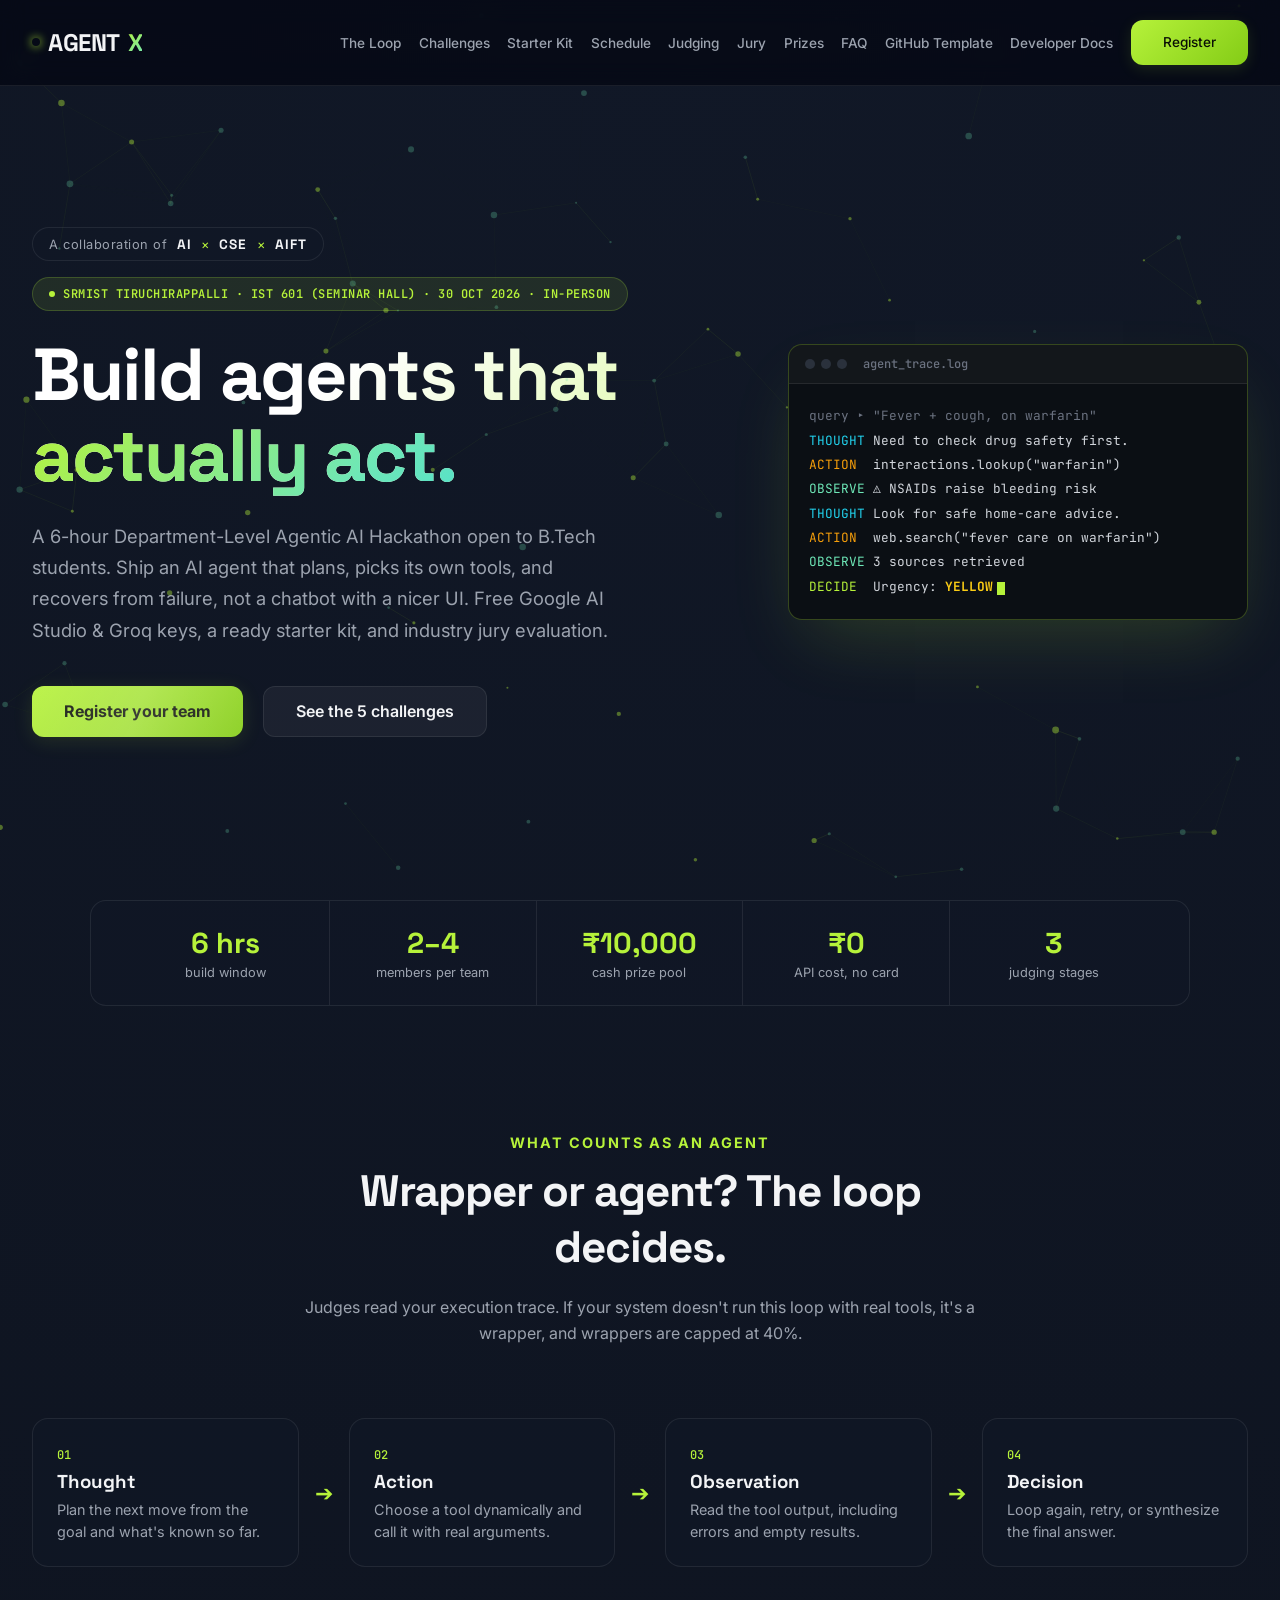
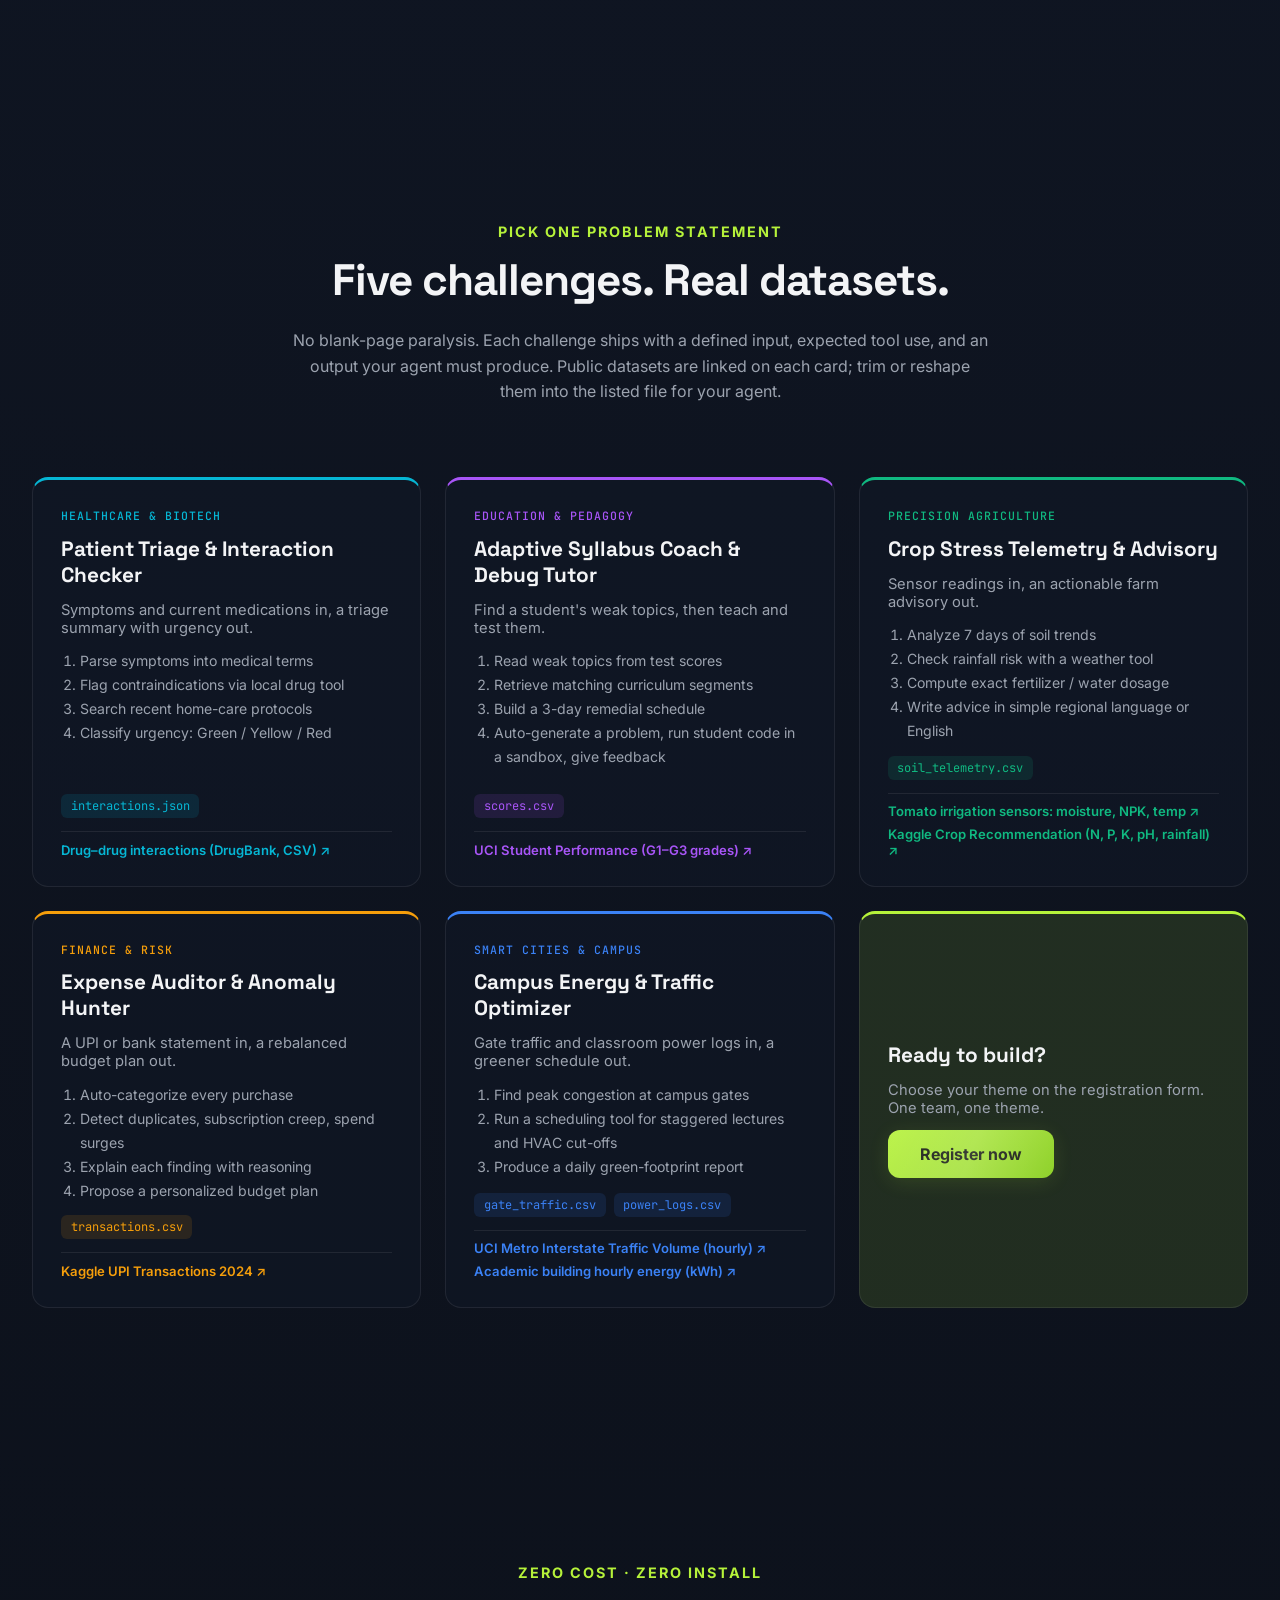
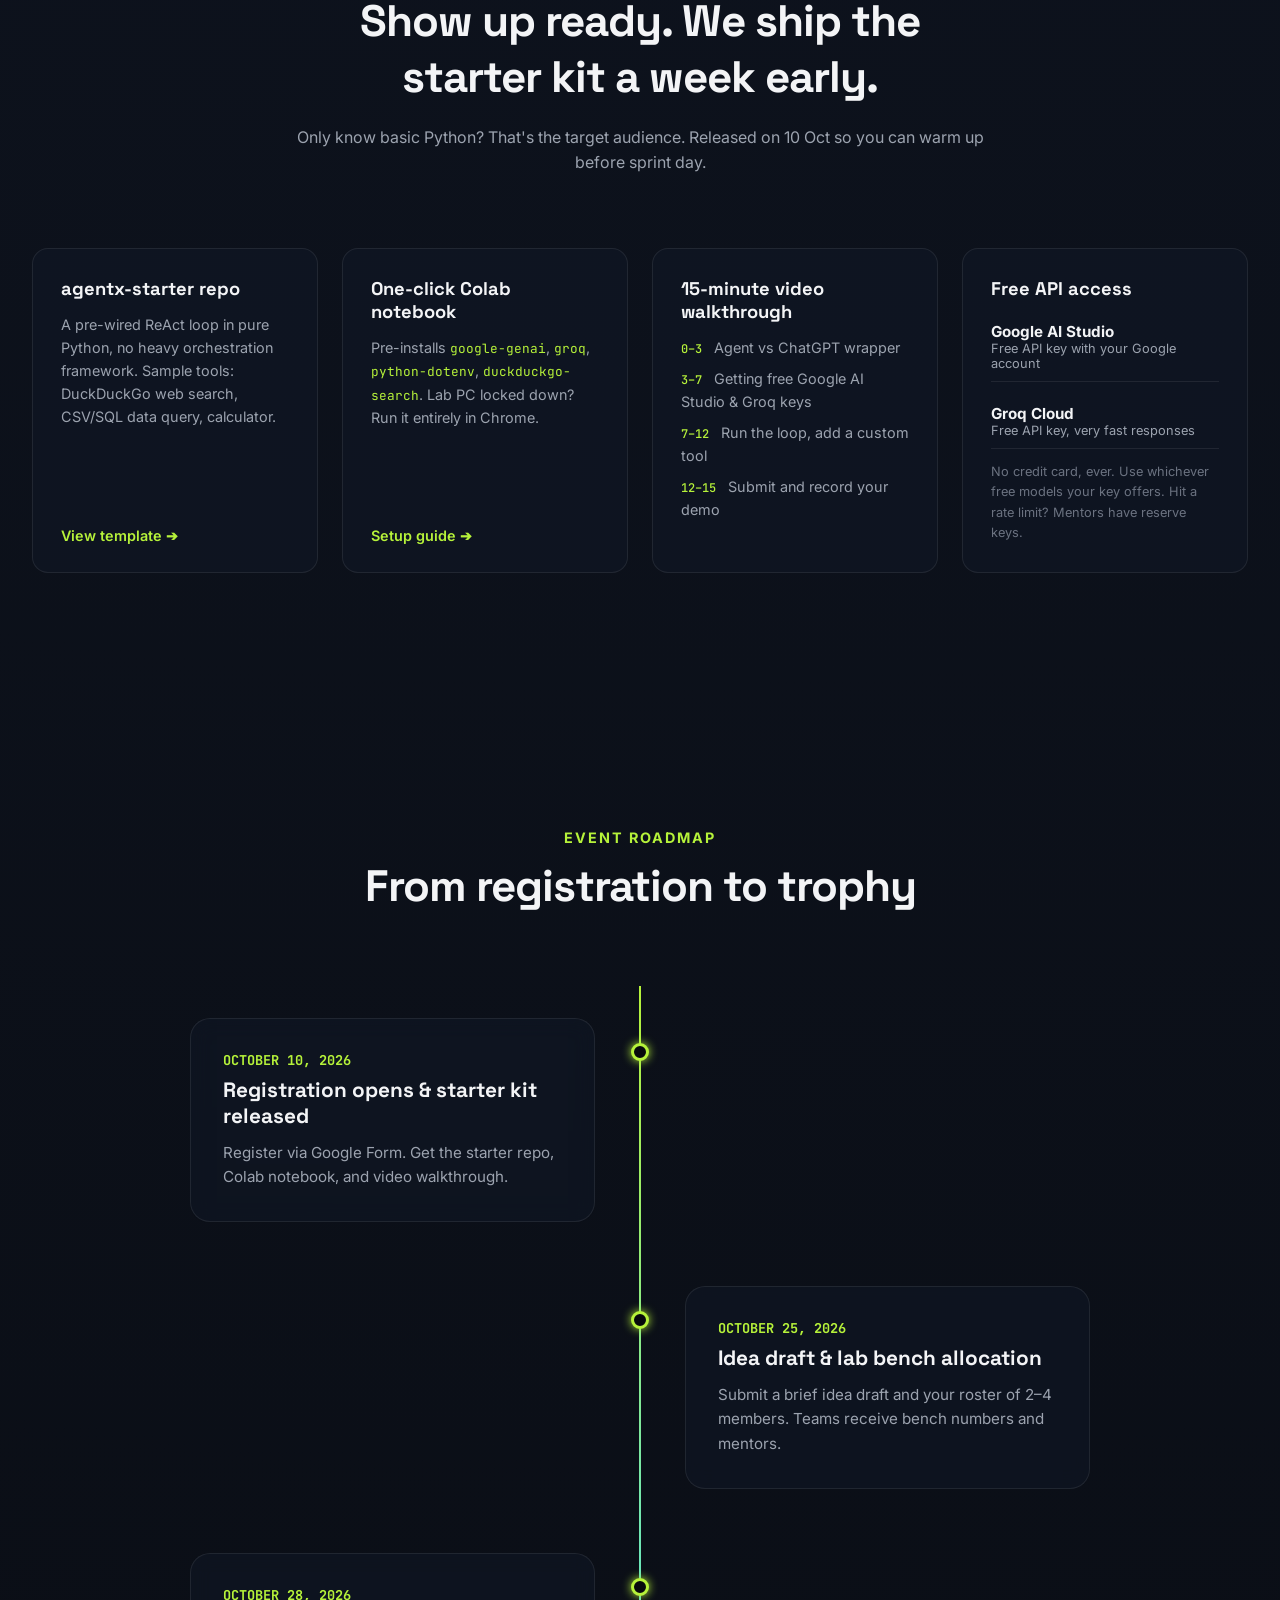
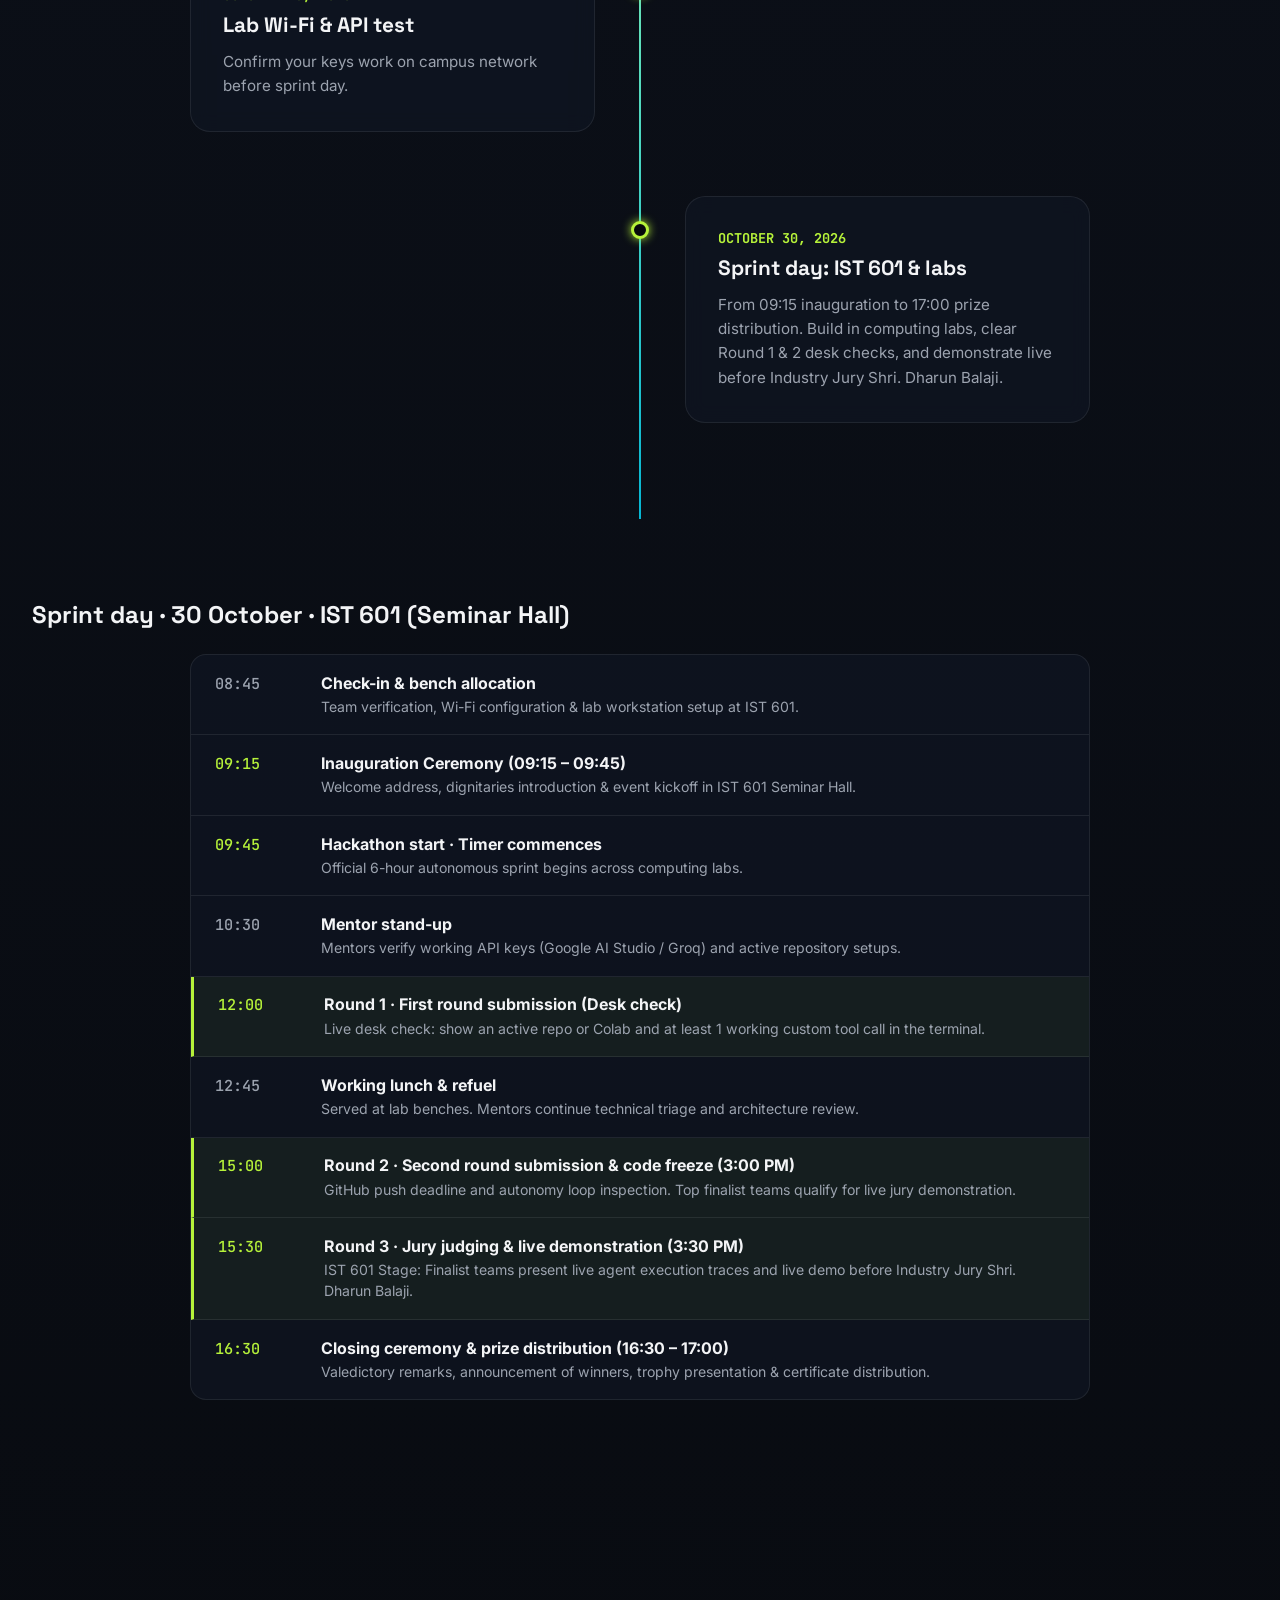
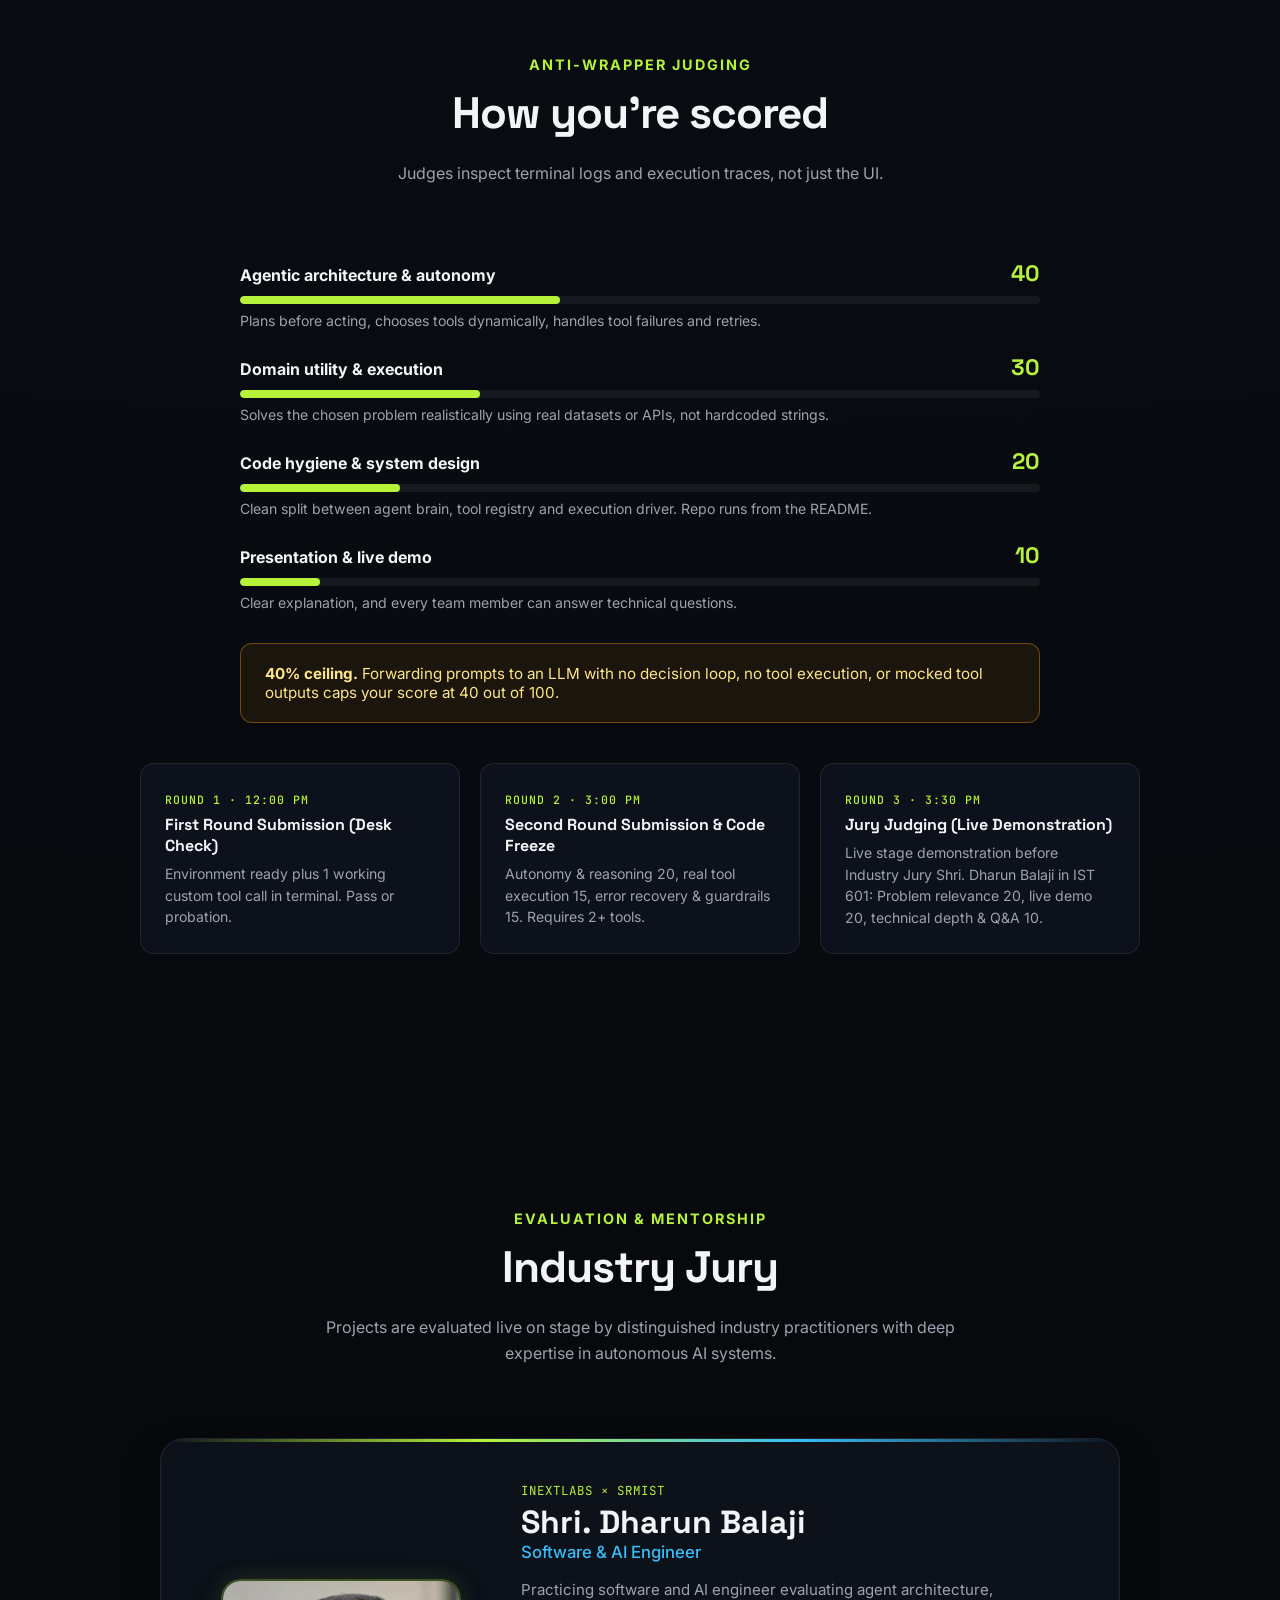
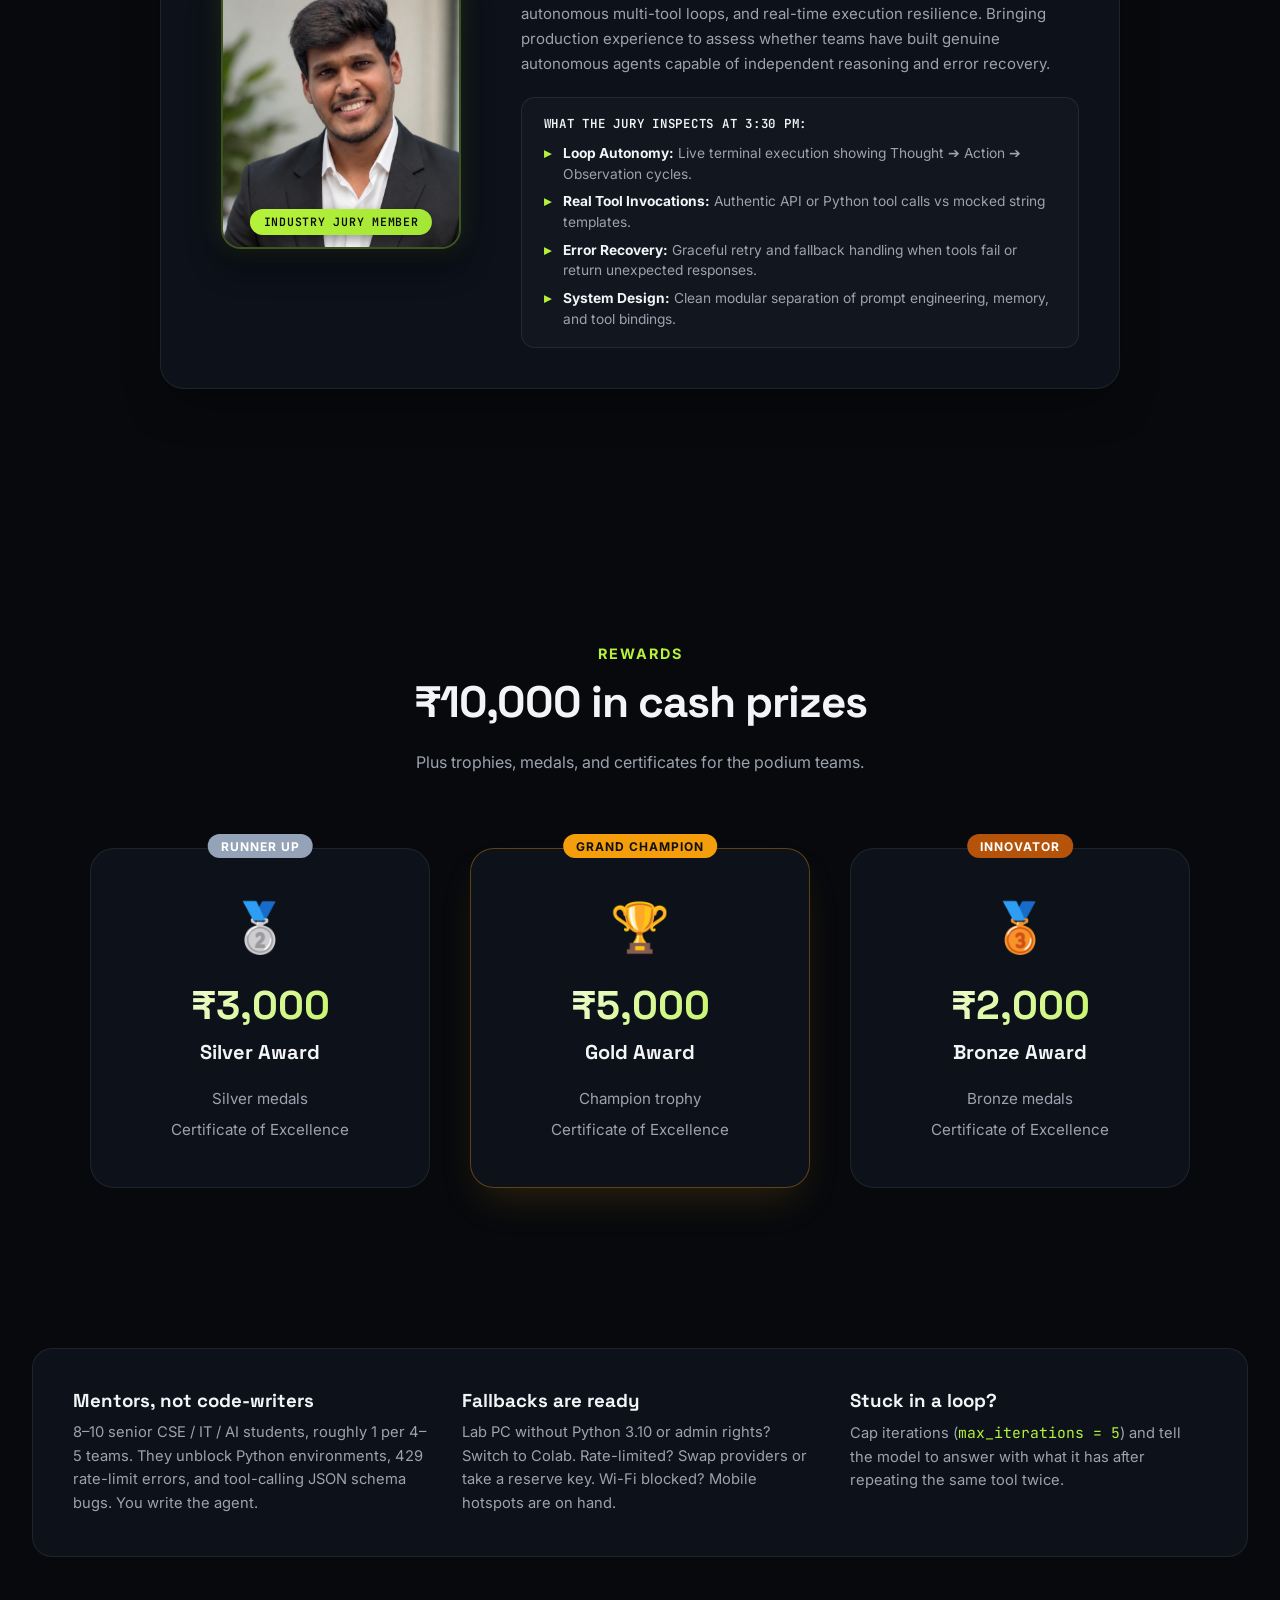
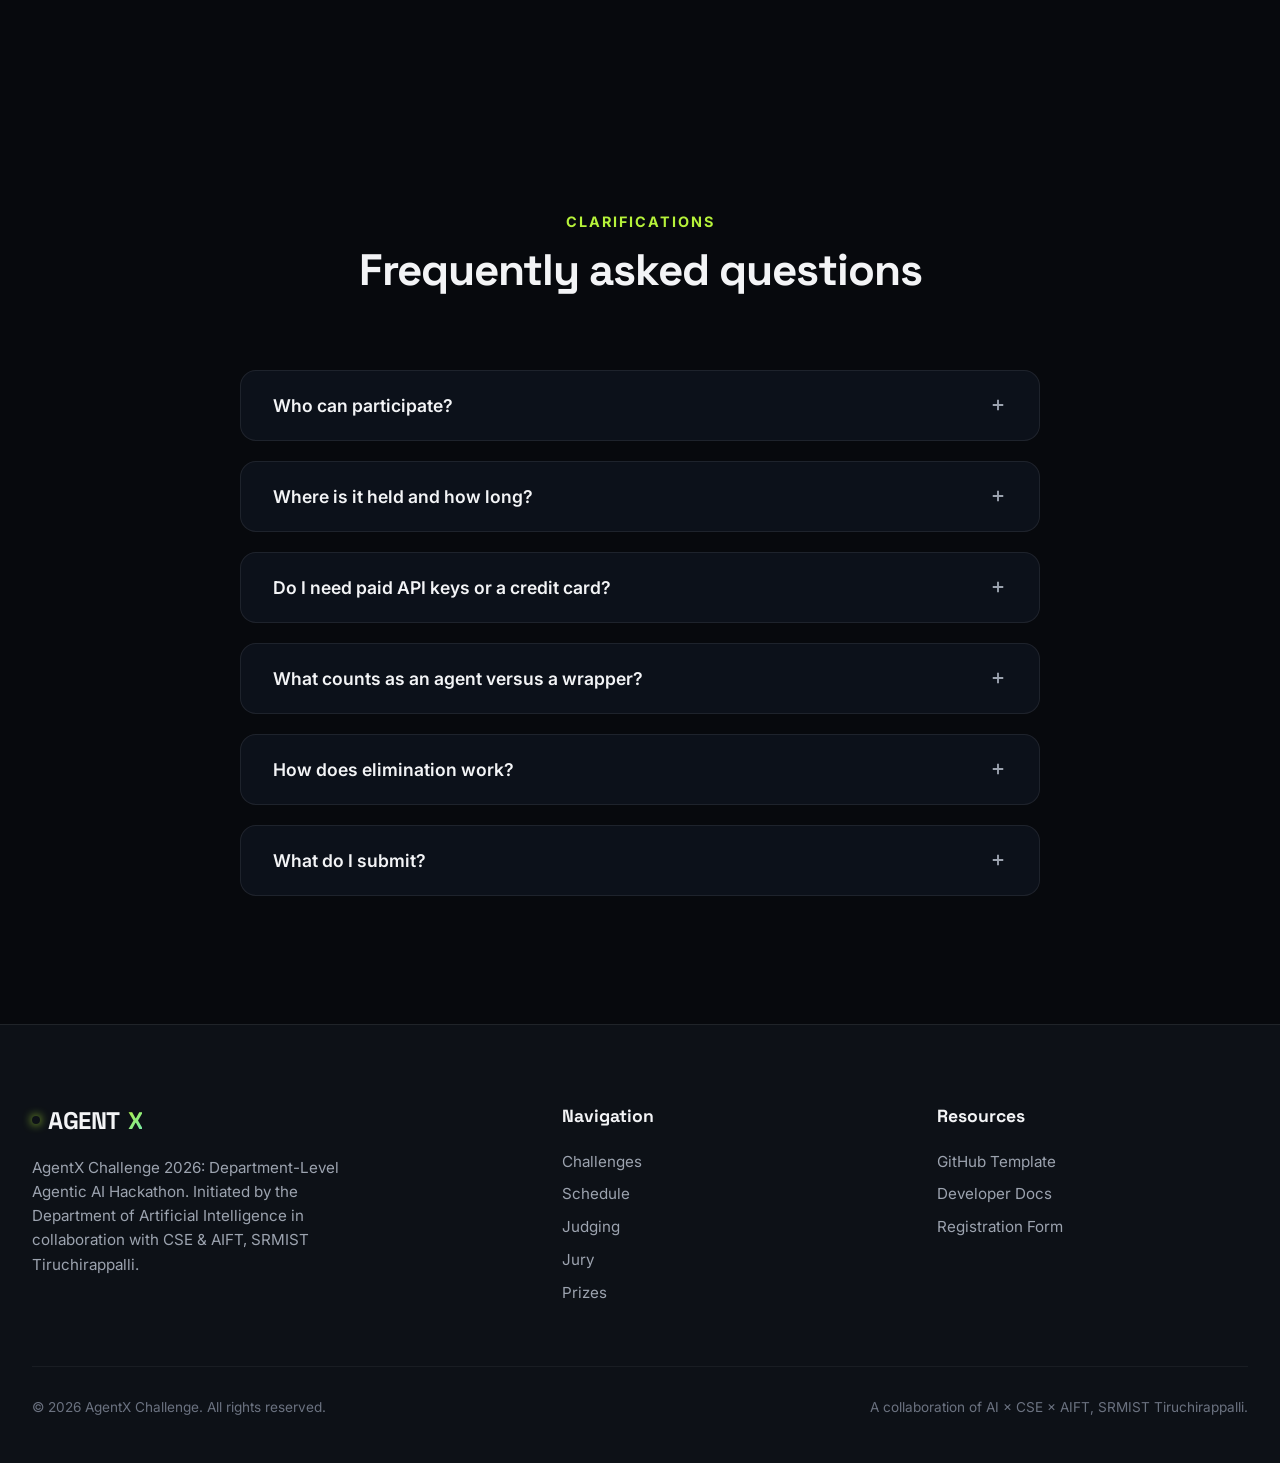
==== commit c5313709: "Update site for Department-Level Hackathon: add stage backdrop, jury details, and updated event sche" ====
--- a/index.html
+++ b/index.html
@@ -4,9 +4,9 @@
   <meta charset="UTF-8">
   <meta name="viewport" content="width=device-width, initial-scale=1.0">
 
-  <title>AgentX Challenge 2026 — Innovating with Agentic AI Hackathon</title>
-  <meta name="title" content="AgentX Challenge 2026 — Innovating with Agentic AI Hackathon">
-  <meta name="description" content="A 6-hour in-person agentic AI hackathon for all B.Tech students at SRMIST Tiruchirappalli, a collaboration of AI × CSE × AIFT. Build real tool-using agents on free Google AI Studio and Groq APIs. ₹10,000 in prizes.">
+  <title>AgentX Challenge 2026 — Department-Level Agentic AI Hackathon</title>
+  <meta name="title" content="AgentX Challenge 2026 — Department-Level Agentic AI Hackathon">
+  <meta name="description" content="A 6-hour in-person Department-Level Agentic AI Hackathon for B.Tech students at SRMIST Tiruchirappalli, organized by the Department of Artificial Intelligence in collaboration with CSE &amp; AIFT. Build real tool-using agents on free Google AI Studio and Groq APIs. ₹10,000 in prizes.">
   <meta name="robots" content="index, follow">
   <meta name="theme-color" content="#07090d">
 
@@ -26,6 +26,7 @@
         <li><a href="#kit">Starter Kit</a></li>
         <li><a href="#timeline">Schedule</a></li>
         <li><a href="#judging">Judging</a></li>
+        <li><a href="#jury">Jury</a></li>
         <li><a href="#prizes">Prizes</a></li>
         <li><a href="#faq">FAQ</a></li>
         <li><a href="template.html">GitHub Template</a></li>
@@ -47,14 +48,14 @@
           <div class="collab">A collaboration of <b>AI</b><i>×</i><b>CSE</b><i>×</i><b>AIFT</b></div>
           <div class="hero-tag">
             <span class="hero-tag-dot"></span>
-            SRMIST Tiruchirappalli · 30 Oct 2026 · In-person
+            SRMIST Tiruchirappalli · IST 601 (Seminar Hall) · 30 Oct 2026 · In-person
           </div>
           <h1>
             Build agents that
             <span>actually act.</span>
           </h1>
           <p class="hero-description">
-            A 6-hour on-campus sprint open to all B.Tech students. Ship an AI agent that plans, picks its own tools, and recovers from failure, not a chatbot with a nicer UI. Free Google AI Studio &amp; Groq keys, a ready starter kit, and senior mentors at your bench.
+            A 6-hour Department-Level Agentic AI Hackathon open to B.Tech students. Ship an AI agent that plans, picks its own tools, and recovers from failure, not a chatbot with a nicer UI. Free Google AI Studio &amp; Groq keys, a ready starter kit, and industry jury evaluation.
           </p>
           <div class="hero-actions">
             <a href="https://forms.gle/hkP5sUWrboaD99FT7" target="_blank" rel="noopener" class="btn btn-primary" style="text-decoration: none;">Register your team</a>
@@ -285,24 +286,23 @@
           <div class="timeline-dot-marker"></div>
           <div class="timeline-content">
             <div class="timeline-date">OCTOBER 30, 2026</div>
-            <h3>Sprint day: labs, then stage</h3>
-            <p>Full run of show below. Build in the labs, get eliminated or advance at desk checks, pitch in the auditorium.</p>
-          </div>
-        </div>
-      </div>
-
-      <h3 class="sub-heading reveal">Sprint day · 30 October</h3>
+            <h3>Sprint day: IST 601 &amp; labs</h3>
+            <p>From 09:15 inauguration to 17:00 prize distribution. Build in computing labs, clear Round 1 &amp; 2 desk checks, and demonstrate live before Industry Jury Shri. Dharun Balaji.</p>
+          </div>
+        </div>
+      </div>
+
+      <h3 class="sub-heading reveal">Sprint day · 30 October · IST 601 (Seminar Hall)</h3>
       <div class="ros reveal">
-        <div class="ros-row"><time>08:30</time><div><b>Registration &amp; check-in</b><span>Team IDs verified, bench numbers and Wi-Fi credentials issued.</span></div></div>
-        <div class="ros-row"><time>09:15</time><div><b>Opening &amp; challenge briefing</b><span>The 5 themes and the judging rubric explained.</span></div></div>
-        <div class="ros-row ros-hl"><time>09:45</time><div><b>Timer starts</b><span>6-hour build window begins.</span></div></div>
-        <div class="ros-row"><time>10:30</time><div><b>Mentor stand-up</b><span>Every team confirmed with working keys and a running starter repo.</span></div></div>
-        <div class="ros-row ros-gate"><time>12:00</time><div><b>Round 1 · Desk check (Hour 3)</b><span>Show an active repo or Colab and at least 1 custom tool call in the terminal. Miss it and you get 30 minutes of mentor triage.</span></div></div>
-        <div class="ros-row"><time>12:45</time><div><b>Working lunch</b><span>Served at your bench.</span></div></div>
-        <div class="ros-row ros-gate"><time>14:30</time><div><b>Round 2 · Elimination (Hour 5.5)</b><span>Judges inspect the autonomy loop. Top 6–8 teams advance to the finale.</span></div></div>
-        <div class="ros-row ros-hl"><time>15:45</time><div><b>Code freeze</b><span>Push to GitHub and submit your 2-minute demo link via Google Form.</span></div></div>
-        <div class="ros-row ros-gate"><time>16:00</time><div><b>Round 3 · Grand finale</b><span>Auditorium: 3 min pitch, 2 min live demo, 2 min judge Q&amp;A.</span></div></div>
-        <div class="ros-row"><time>17:00</time><div><b>Valedictory &amp; prizes</b><span>Gold, Silver and Bronze announced, certificates distributed.</span></div></div>
+        <div class="ros-row"><time>08:45</time><div><b>Check-in &amp; bench allocation</b><span>Team verification, Wi-Fi configuration &amp; lab workstation setup at IST 601.</span></div></div>
+        <div class="ros-row ros-hl"><time>09:15</time><div><b>Inauguration Ceremony (09:15 – 09:45)</b><span>Welcome address, dignitaries introduction &amp; event kickoff in IST 601 Seminar Hall.</span></div></div>
+        <div class="ros-row ros-hl"><time>09:45</time><div><b>Hackathon start · Timer commences</b><span>Official 6-hour autonomous sprint begins across computing labs.</span></div></div>
+        <div class="ros-row"><time>10:30</time><div><b>Mentor stand-up</b><span>Mentors verify working API keys (Google AI Studio / Groq) and active repository setups.</span></div></div>
+        <div class="ros-row ros-gate"><time>12:00</time><div><b>Round 1 · First round submission (Desk check)</b><span>Live desk check: show an active repo or Colab and at least 1 working custom tool call in the terminal.</span></div></div>
+        <div class="ros-row"><time>12:45</time><div><b>Working lunch &amp; refuel</b><span>Served at lab benches. Mentors continue technical triage and architecture review.</span></div></div>
+        <div class="ros-row ros-gate"><time>15:00</time><div><b>Round 2 · Second round submission &amp; code freeze (3:00 PM)</b><span>GitHub push deadline and autonomy loop inspection. Top finalist teams qualify for live jury demonstration.</span></div></div>
+        <div class="ros-row ros-gate"><time>15:30</time><div><b>Round 3 · Jury judging &amp; live demonstration (3:30 PM)</b><span>IST 601 Stage: Finalist teams present live agent execution traces and live demo before Industry Jury Shri. Dharun Balaji.</span></div></div>
+        <div class="ros-row ros-hl"><time>16:30</time><div><b>Closing ceremony &amp; prize distribution (16:30 – 17:00)</b><span>Valedictory remarks, announcement of winners, trophy presentation &amp; certificate distribution.</span></div></div>
       </div>
     </section>
 
@@ -328,9 +328,50 @@
       </div>
 
       <div class="stages reveal">
-        <div class="stage"><span>Round 1</span><h4>Hour 3 · Desk pass</h4><p>Environment ready plus 1 working tool call. Pass or probation.</p></div>
-        <div class="stage"><span>Round 2</span><h4>Hour 5.5 · Score out of 50</h4><p>Autonomy &amp; reasoning 20, real tool execution 15, error recovery &amp; guardrails 15. Needs 2+ tools.</p></div>
-        <div class="stage"><span>Round 3</span><h4>Finale · Score out of 100</h4><p>Problem relevance &amp; impact 20, live demo 20, technical depth &amp; Q&amp;A 10.</p></div>
+        <div class="stage"><span>Round 1 · 12:00 PM</span><h4>First Round Submission (Desk Check)</h4><p>Environment ready plus 1 working custom tool call in terminal. Pass or probation.</p></div>
+        <div class="stage"><span>Round 2 · 3:00 PM</span><h4>Second Round Submission &amp; Code Freeze</h4><p>Autonomy &amp; reasoning 20, real tool execution 15, error recovery &amp; guardrails 15. Requires 2+ tools.</p></div>
+        <div class="stage"><span>Round 3 · 3:30 PM</span><h4>Jury Judging (Live Demonstration)</h4><p>Live stage demonstration before Industry Jury Shri. Dharun Balaji in IST 601: Problem relevance 20, live demo 20, technical depth &amp; Q&amp;A 10.</p></div>
+      </div>
+    </section>
+
+    <!-- Jury -->
+    <section id="jury">
+      <div class="section-header reveal">
+        <p class="section-subtitle">Evaluation &amp; Mentorship</p>
+        <h2 class="section-title">Industry Jury</h2>
+        <p class="section-desc">
+          Projects are evaluated live on stage by distinguished industry practitioners with deep expertise in autonomous AI systems.
+        </p>
+      </div>
+
+      <div class="jury-card-wrapper reveal">
+        <div class="jury-card">
+          <div class="jury-photo-col">
+            <div class="jury-img-frame">
+              <img src="assets/chief-guest.jpg" alt="Shri. Dharun Balaji — Industry Jury Member" class="jury-img">
+              <div class="jury-badge">Industry Jury Member</div>
+            </div>
+          </div>
+          <div class="jury-info-col">
+            <div class="jury-header">
+              <span class="jury-org">iNextLabs × SRMIST</span>
+              <h3 class="jury-name">Shri. Dharun Balaji</h3>
+              <p class="jury-title">Software &amp; AI Engineer</p>
+            </div>
+            <p class="jury-bio">
+              Practicing software and AI engineer evaluating agent architecture, autonomous multi-tool loops, and real-time execution resilience. Bringing production experience to assess whether teams have built genuine autonomous agents capable of independent reasoning and error recovery.
+            </p>
+            <div class="jury-focus-box">
+              <div class="jury-focus-title">What the Jury Inspects at 3:30 PM:</div>
+              <ul class="jury-focus-list">
+                <li><b>Loop Autonomy:</b> Live terminal execution showing Thought ➔ Action ➔ Observation cycles.</li>
+                <li><b>Real Tool Invocations:</b> Authentic API or Python tool calls vs mocked string templates.</li>
+                <li><b>Error Recovery:</b> Graceful retry and fallback handling when tools fail or return unexpected responses.</li>
+                <li><b>System Design:</b> Clean modular separation of prompt engineering, memory, and tool bindings.</li>
+              </ul>
+            </div>
+          </div>
+        </div>
       </div>
     </section>
 
@@ -399,7 +440,7 @@
           <summary class="faq-summary">Where is it held and how long?
             <svg class="faq-summary-icon" viewBox="0 0 24 24"><path d="M12 5v14M5 12h14"/></svg>
           </summary>
-          <div class="faq-content"><p>In person on 30 October 2026 in the campus central computer labs, with the finale in the auditorium. It runs about 8 hours in total, with a 6-hour build window from 09:45 to 15:45.</p></div>
+          <div class="faq-content"><p>In person on 30 October 2026 in IST 601 (Seminar Hall) and campus computing labs. The event runs from the 09:15 AM Inauguration to the 17:00 PM Prize Distribution, featuring a 6-hour autonomous sprint starting at 09:45 AM.</p></div>
         </details>
 
         <details class="faq-item">
@@ -420,14 +461,14 @@
           <summary class="faq-summary">How does elimination work?
             <svg class="faq-summary-icon" viewBox="0 0 24 24"><path d="M12 5v14M5 12h14"/></svg>
           </summary>
-          <div class="faq-content"><p>Round 1 at Hour 3 is a pass or probation check. Round 2 at Hour 5.5 scores your autonomy loop out of 50 and selects the top 6–8 finalists. Round 3 is the live stage pitch.</p></div>
+          <div class="faq-content"><p>Round 1 at 12:00 PM is a desk check pass/probation check (1 working tool call). Round 2 at 3:00 PM (15:00) is the code freeze submission and elimination judging. Round 3 at 3:30 PM is live demonstration on stage before Industry Jury Shri. Dharun Balaji.</p></div>
         </details>
 
         <details class="faq-item">
           <summary class="faq-summary">What do I submit?
             <svg class="faq-summary-icon" viewBox="0 0 24 24"><path d="M12 5v14M5 12h14"/></svg>
           </summary>
-          <div class="faq-content"><p>By code freeze at 15:45: a GitHub repo, a system diagram, and a 2-minute demo link (Loom or Drive), submitted via Google Form. See the <a href="docs.html#submission" style="color: var(--primary);">submission rules</a>.</p></div>
+          <div class="faq-content"><p>By Round 2 code freeze at 3:00 PM (15:00): push your repository to GitHub, verify your multi-tool loop, and get ready for the 3:30 PM live jury demonstration. See the <a href="docs.html#submission" style="color: var(--primary);">submission rules</a>.</p></div>
         </details>
       </div>
     </section>
@@ -441,7 +482,7 @@
           AGENT<span>X</span>
         </a>
         <p>
-          AgentX Challenge 2026: Innovating with Agentic AI. Initiated by the Department of AI, SRMIST Tiruchirappalli.
+          AgentX Challenge 2026: Department-Level Agentic AI Hackathon. Initiated by the Department of Artificial Intelligence in collaboration with CSE &amp; AIFT, SRMIST Tiruchirappalli.
         </p>
       </div>
       <div class="footer-links">
@@ -450,6 +491,7 @@
           <li><a href="#themes">Challenges</a></li>
           <li><a href="#timeline">Schedule</a></li>
           <li><a href="#judging">Judging</a></li>
+          <li><a href="#jury">Jury</a></li>
           <li><a href="#prizes">Prizes</a></li>
         </ul>
       </div>
--- a/css/styles.css
+++ b/css/styles.css
@@ -1116,3 +1116,188 @@
 .collab b { font: 700 .85rem var(--font-title); color: var(--text-primary); letter-spacing: 1px; }
 .collab i { color: var(--primary); font-style: normal; }
 .hero-content .hero-tag { display: flex; width: fit-content; }
+
+/* ==========================================================================
+   Jury Section
+   ========================================================================== */
+#jury {
+  position: relative;
+}
+
+.jury-card-wrapper {
+  max-width: 960px;
+  margin: 0 auto;
+}
+
+.jury-card {
+  background: var(--card-bg);
+  border: 1px solid var(--card-border);
+  border-radius: 24px;
+  padding: 2.5rem;
+  display: grid;
+  grid-template-columns: 280px 1fr;
+  gap: 2.5rem;
+  align-items: center;
+  position: relative;
+  overflow: hidden;
+  box-shadow: 0 20px 45px -15px rgba(0, 0, 0, 0.5);
+  transition: var(--transition-normal);
+}
+
+.jury-card::before {
+  content: '';
+  position: absolute;
+  top: 0;
+  left: 0;
+  right: 0;
+  height: 3px;
+  background: linear-gradient(90deg, transparent, var(--primary), #38bdf8, transparent);
+}
+
+.jury-card:hover {
+  border-color: rgba(182, 242, 58, 0.35);
+  transform: translateY(-4px);
+  box-shadow: 0 25px 50px -15px rgba(182, 242, 58, 0.12);
+}
+
+.jury-photo-col {
+  display: flex;
+  flex-direction: column;
+  align-items: center;
+}
+
+.jury-img-frame {
+  position: relative;
+  width: 240px;
+  height: 270px;
+  border-radius: 20px;
+  overflow: hidden;
+  border: 2px solid rgba(182, 242, 58, 0.3);
+  box-shadow: 0 16px 32px rgba(0, 0, 0, 0.4), 0 0 24px rgba(182, 242, 58, 0.15);
+  background: #0a0f18;
+}
+
+.jury-img {
+  width: 100%;
+  height: 100%;
+  object-fit: cover;
+  object-position: center top;
+  display: block;
+  transition: transform var(--transition-slow);
+}
+
+.jury-card:hover .jury-img {
+  transform: scale(1.03);
+}
+
+.jury-badge {
+  position: absolute;
+  bottom: 12px;
+  left: 50%;
+  transform: translateX(-50%);
+  white-space: nowrap;
+  font-family: var(--font-mono);
+  font-size: 0.72rem;
+  font-weight: 600;
+  letter-spacing: 0.75px;
+  text-transform: uppercase;
+  color: #07090d;
+  background: linear-gradient(135deg, var(--primary), #a3e635);
+  padding: 0.35rem 0.85rem;
+  border-radius: 9999px;
+  box-shadow: 0 4px 12px rgba(0, 0, 0, 0.4);
+}
+
+.jury-info-col {
+  display: flex;
+  flex-direction: column;
+  gap: 1rem;
+}
+
+.jury-org {
+  display: inline-block;
+  font-family: var(--font-mono);
+  font-size: 0.78rem;
+  color: var(--primary);
+  text-transform: uppercase;
+  letter-spacing: 1px;
+  margin-bottom: 0.25rem;
+}
+
+.jury-name {
+  font-family: var(--font-title);
+  font-size: 2rem;
+  font-weight: 700;
+  color: var(--text-primary);
+  line-height: 1.2;
+}
+
+.jury-title {
+  font-size: 1.05rem;
+  color: #38bdf8;
+  font-weight: 500;
+}
+
+.jury-bio {
+  color: var(--text-secondary);
+  font-size: 0.94rem;
+  line-height: 1.65;
+}
+
+.jury-focus-box {
+  background: rgba(255, 255, 255, 0.025);
+  border: 1px solid var(--card-border);
+  border-radius: 14px;
+  padding: 1.1rem 1.35rem;
+  margin-top: 0.25rem;
+}
+
+.jury-focus-title {
+  font-family: var(--font-mono);
+  font-size: 0.78rem;
+  font-weight: 600;
+  color: var(--text-primary);
+  text-transform: uppercase;
+  letter-spacing: 0.75px;
+  margin-bottom: 0.65rem;
+}
+
+.jury-focus-list {
+  list-style: none;
+  display: flex;
+  flex-direction: column;
+  gap: 0.45rem;
+}
+
+.jury-focus-list li {
+  font-size: 0.86rem;
+  color: var(--text-secondary);
+  line-height: 1.5;
+  position: relative;
+  padding-left: 1.2rem;
+}
+
+.jury-focus-list li::before {
+  content: '▸';
+  position: absolute;
+  left: 0;
+  color: var(--primary);
+  font-weight: bold;
+}
+
+.jury-focus-list b {
+  color: var(--text-primary);
+}
+
+@media (max-width: 840px) {
+  .jury-card {
+    grid-template-columns: 1fr;
+    text-align: center;
+    padding: 2rem 1.5rem;
+    gap: 1.75rem;
+  }
+  .jury-focus-list li {
+    text-align: left;
+  }
+}
+
